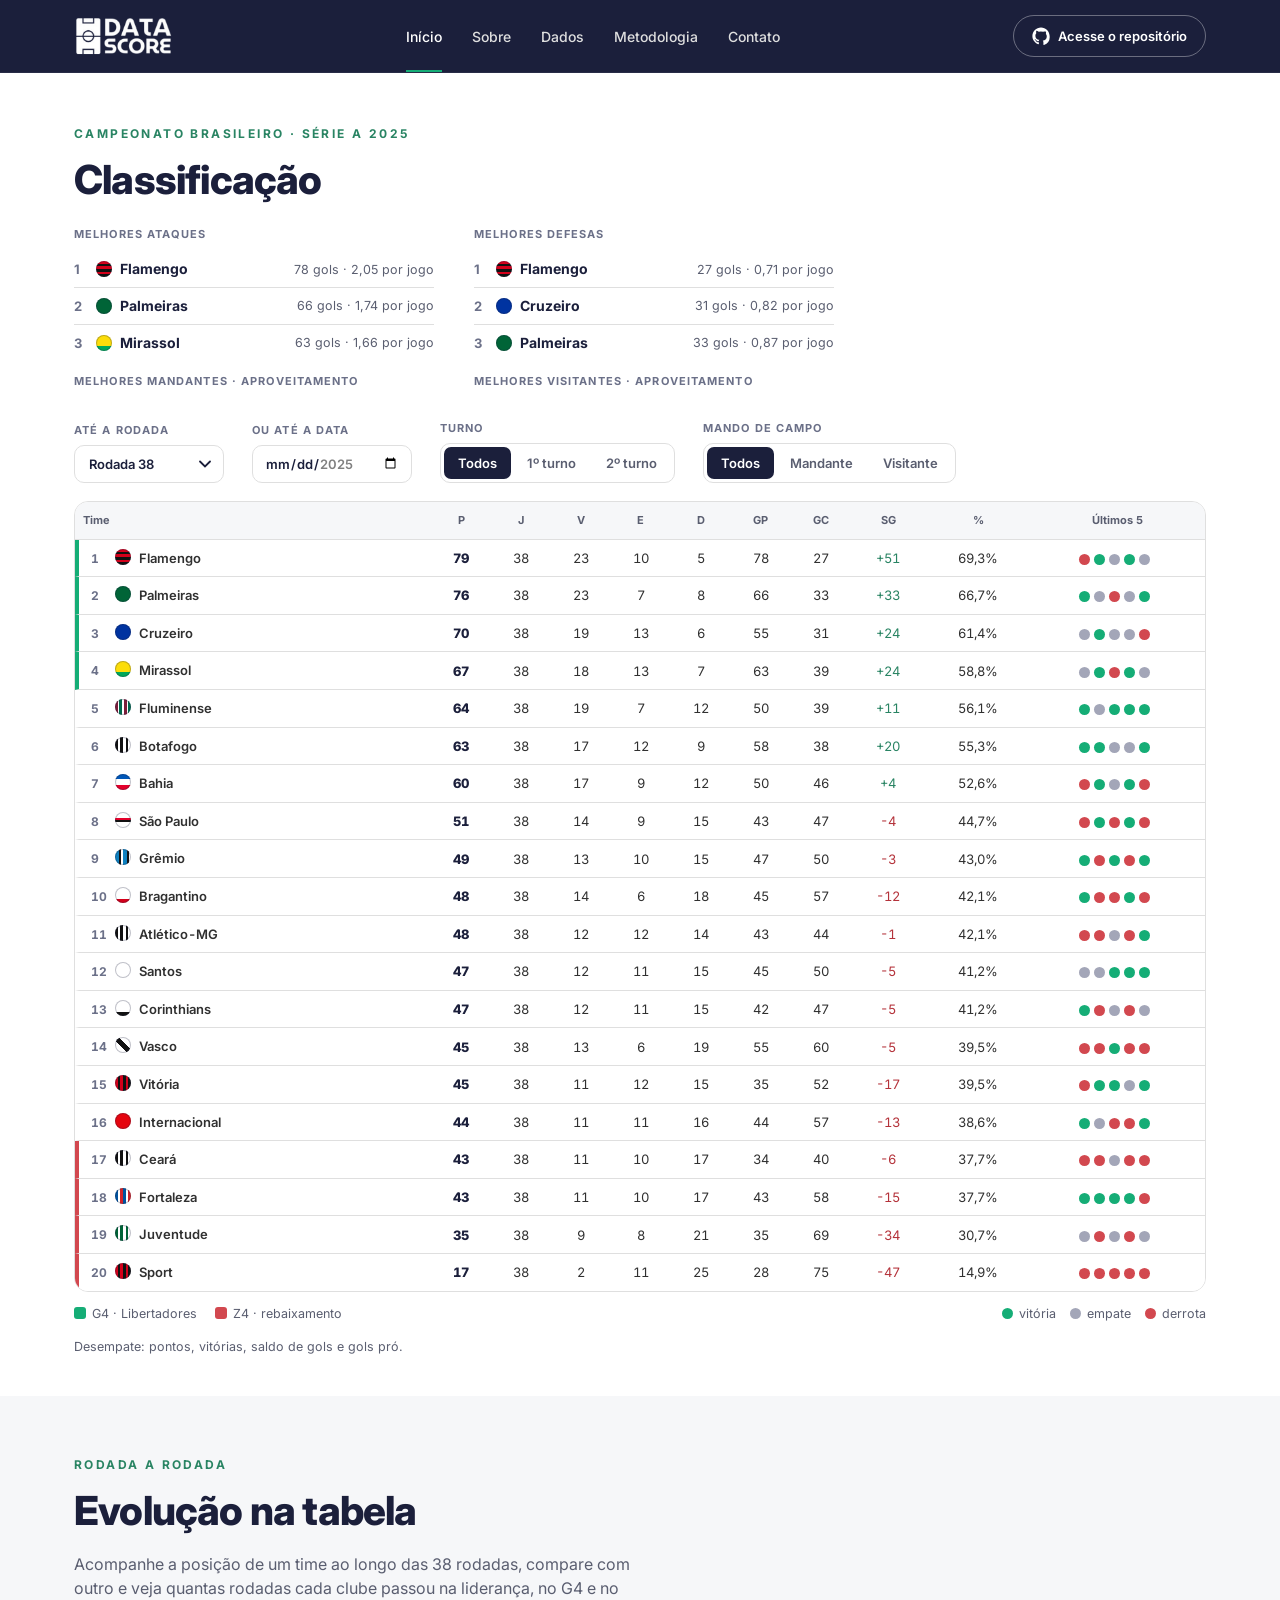
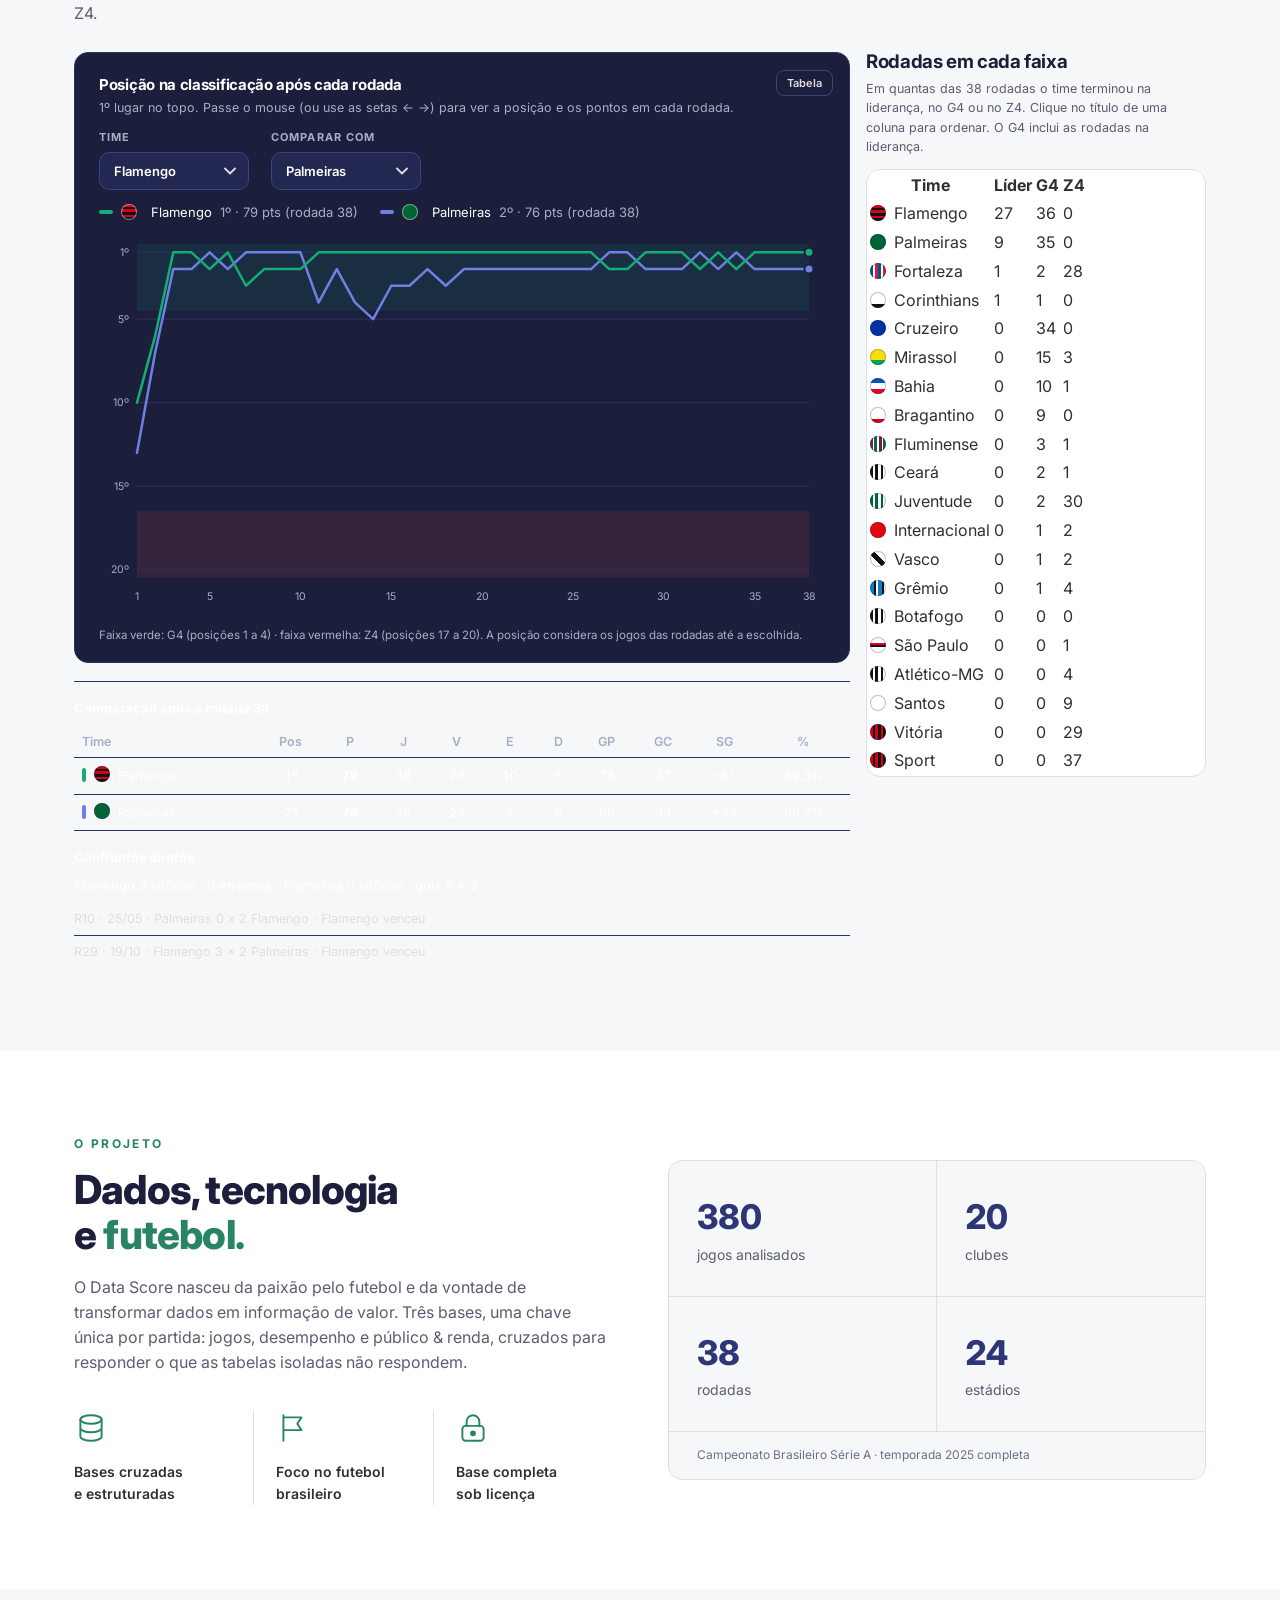
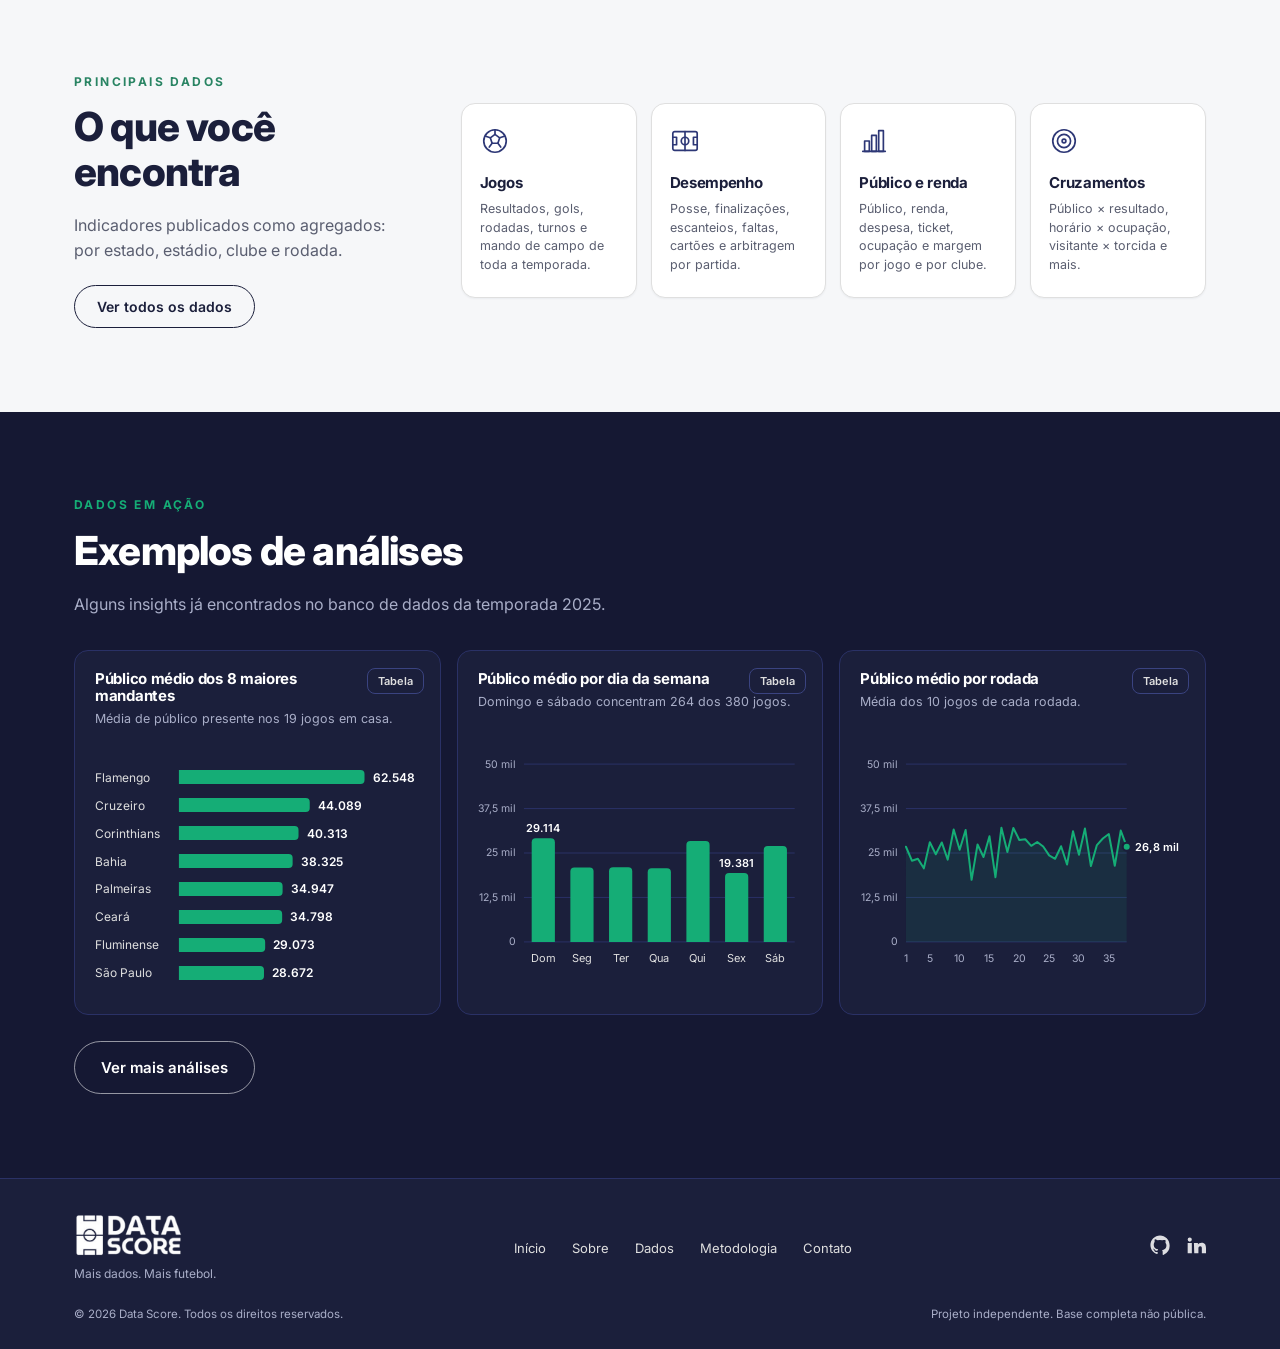
==== index.html @ dfaa5217 "Add files via upload" ====
<!doctype html><html lang="pt-BR"><head><meta charset="utf-8"><meta name="viewport" content="width=device-width,initial-scale=1"><title>Data Score — Dados que revelam o jogo</title><meta name="description" content="Inteligência de dados do futebol brasileiro: resultados, desempenho, público e renda cruzados numa só base."><meta name="theme-color" content="#1B1F3B"><meta property="og:title" content="Data Score — Dados que revelam o jogo"><meta property="og:description" content="Inteligência de dados do futebol brasileiro: resultados, desempenho, público e renda cruzados numa só base."><meta property="og:type" content="website"><link rel="icon" type="image/png" href="assets/favicon.png"><link rel="apple-touch-icon" href="assets/favicon.png"><link rel="preconnect" href="https://fonts.googleapis.com"><link rel="preconnect" href="https://fonts.gstatic.com" crossorigin><link href="https://fonts.googleapis.com/css2?family=Inter:wght@400;500;600;700;800&display=swap" rel="stylesheet"><link rel="stylesheet" href="assets/style.css"></head><body><header class="site-header"><div class="wrap"><a class="logo" href="index.html" aria-label="Data Score — início"><img src="assets/logo.png" width="100" height="40" alt="Data Score"></a><nav class="nav" aria-label="Principal"><a href="index.html" class="on" aria-current="page">Início</a><a href="sobre.html">Sobre</a><a href="dados.html">Dados</a><a href="metodologia.html">Metodologia</a><a href="contato.html">Contato</a></nav><a class="btn-repo" href="https://github.com/jvictorarj/datascore" target="_blank" rel="noopener"><svg viewBox="0 0 24 24" fill="currentColor" aria-hidden="true"><path d="M12 .5C5.7.5.5 5.7.5 12c0 5.1 3.3 9.4 7.9 10.9.6.1.8-.3.8-.6v-2c-3.2.7-3.9-1.5-3.9-1.5-.5-1.3-1.3-1.7-1.3-1.7-1-.7.1-.7.1-.7 1.1.1 1.7 1.2 1.7 1.2 1 1.8 2.7 1.3 3.3 1 .1-.7.4-1.3.7-1.6-2.6-.3-5.3-1.3-5.3-5.7 0-1.3.5-2.3 1.200-3.100-.1-.3-.5-1.500.1-3.100 0 0 1-.3 3.200 1.200a11 11 0 0 1 5.800 0C17.400 5.800 18.400 6.100 18.400 6.100c.6 1.600.2 2.800.1 3.100.8.8 1.200 1.800 1.200 3.100 0 4.400-2.700 5.400-5.300 5.700.4.4.8 1.100.8 2.200v3.200c0 .3.2.7.8.6A11.500 11.500 0 0 0 23.500 12C23.500 5.700 18.300.5 12 .5z"/></svg><span>Acesse o repositório</span></a><button class="burger" type="button" aria-label="Abrir menu" aria-expanded="false">☰</button></div></header><main>

<section class="sec" id="classificacao" style="padding:52px 0 40px"><div class="wrap">
<div class="kicker">Campeonato Brasileiro · Série A 2025</div>
<h2>Classificação</h2>
<div class="top3" aria-live="polite">
<div><div class="flabel">Melhores ataques</div><ol id="st-atk"></ol></div>
<div><div class="flabel">Melhores defesas</div><ol id="st-def"></ol></div>
<div><div class="flabel">Melhores mandantes · aproveitamento</div><ol id="st-home" class="two"></ol></div>
<div><div class="flabel">Melhores visitantes · aproveitamento</div><ol id="st-away" class="two"></ol></div></div>
<div class="filters">
<div class="fgroup"><label class="flabel" for="st-rod">Até a rodada</label><select class="sel" id="st-rod"></select></div>
<div class="fgroup"><label class="flabel" for="st-date">Ou até a data</label><div class="datebox"><input class="sel" type="date" id="st-date"><button type="button" class="lnk" id="st-date-x" hidden>Limpar</button></div></div>
<div class="fgroup"><span class="flabel" id="fl-turno">Turno</span><div class="seg" role="group" aria-labelledby="fl-turno" data-seg="turno"><button type="button" class="on" data-v="todos">Todos</button><button type="button" data-v="1">1º turno</button><button type="button" data-v="2">2º turno</button></div></div>
<div class="fgroup"><span class="flabel" id="fl-mando">Mando de campo</span><div class="seg" role="group" aria-labelledby="fl-mando" data-seg="mando"><button type="button" class="on" data-v="todos">Todos</button><button type="button" data-v="casa">Mandante</button><button type="button" data-v="fora">Visitante</button></div></div>
</div>
<div class="tbl-box"><div class="tbl-scroll"><table class="st" id="st-table"><caption class="sr">Classificação do Campeonato Brasileiro Série A 2025</caption><thead><tr><th scope="col">Time</th><th scope="col" title="Pontos">P</th><th scope="col" title="Jogos">J</th><th scope="col" title="Vitórias">V</th><th scope="col" title="Empates">E</th><th scope="col" title="Derrotas">D</th><th scope="col" title="Gols pró">GP</th><th scope="col" title="Gols contra">GC</th><th scope="col" title="Saldo de gols">SG</th><th scope="col" title="Aproveitamento">%</th><th scope="col" title="Últimos 5 jogos, do mais antigo ao mais recente">Últimos 5</th></tr></thead><tbody></tbody></table></div></div>
<div class="zleg" id="st-zleg"><span><i style="background:var(--green)"></i>G4 · Libertadores</span><span><i style="background:#D2484F"></i>Z4 · rebaixamento</span><span class="fleg"><b class="fd w"></b>vitória<b class="fd e"></b>empate<b class="fd l"></b>derrota</span></div>
<p class="note">Desempate: pontos, vitórias, saldo de gols e gols pró.</p>
</div></section>

<section class="sec alt" id="evolucao" style="padding-top:60px"><div class="wrap">
<div class="kicker">Rodada a rodada</div>
<h2>Evolução na tabela</h2>
<p class="sub">Acompanhe a posição de um time ao longo das 38 rodadas, compare com outro e veja quantas rodadas cada clube passou na liderança, no G4 e no Z4.</p>
<div class="evo-grid" style="margin-top:26px">
<div class="evo-main"><div class="ccard wide" id="evo"><div class="tools"><button type="button" data-toggle>Tabela</button></div>
<h3>Posição na classificação após cada rodada</h3><p class="cs" style="min-height:0;margin-bottom:12px">1º lugar no topo. Passe o mouse (ou use as setas ← →) para ver a posição e os pontos em cada rodada.</p>
<div class="evo-ctl"><label for="evo-a">Time<select class="sel dk" id="evo-a"></select></label><label for="evo-b">Comparar com<select class="sel dk" id="evo-b"></select></label></div>
<div class="legend" id="evo-leg" aria-live="polite"></div>
<div class="plot"></div><div class="tbl-wrap" hidden></div>
<p class="cf">Faixa verde: G4 (posições 1 a 4) · faixa vermelha: Z4 (posições 17 a 20). A posição considera os jogos das rodadas até a escolhida.</p></div>
<div class="cmp" id="evo-cmp" hidden></div></div>
<div class="side" id="faixas"><h3 class="bt">Rodadas em cada faixa</h3><p class="note" style="margin:6px 0 12px">Em quantas das 38 rodadas o time terminou na liderança, no G4 ou no Z4. Clique no título de uma coluna para ordenar. O G4 inclui as rodadas na liderança.</p>
<div class="tbl-box"><div class="tbl-scroll"><table class="lt"><thead><tr><th>Time</th><th title="Rodadas na liderança (1º lugar)">Líder</th><th title="Rodadas no G4 (1º ao 4º)">G4</th><th title="Rodadas no Z4 (17º ao 20º)">Z4</th></tr></thead><tbody></tbody></table></div></div></div>
</div></div></section>

<section class="sec"><div class="wrap split"><div>
<div class="kicker">O projeto</div>
<h2>Dados, tecnologia<br>e <em>futebol.</em></h2>
<p class="sub">O Data Score nasceu da paixão pelo futebol e da vontade de transformar dados em informação de valor. Três bases, uma chave única por partida: jogos, desempenho e público &amp; renda, cruzados para responder o que as tabelas isoladas não respondem.</p>
<div class="feats">
<div><svg viewBox="0 0 32 32" fill="none" stroke="currentColor" stroke-width="1.8" stroke-linecap="round" stroke-linejoin="round" aria-hidden="true"><ellipse cx="16" cy="8" rx="10" ry="4"/><path d="M6 8v8c0 2.200 4.500 4 10 4s10-1.800 10-4V8M6 16v8c0 2.200 4.500 4 10 4s10-1.800 10-4v-8"/></svg><b>Bases cruzadas<br>e estruturadas</b></div>
<div><svg viewBox="0 0 32 32" fill="none" stroke="currentColor" stroke-width="1.8" stroke-linecap="round" stroke-linejoin="round" aria-hidden="true"><path d="M7 28V4M7 6h17l-4 6 4 6H7"/></svg><b>Foco no futebol<br>brasileiro</b></div>
<div><svg viewBox="0 0 32 32" fill="none" stroke="currentColor" stroke-width="1.8" stroke-linecap="round" stroke-linejoin="round" aria-hidden="true"><rect x="6" y="14" width="20" height="14" rx="3"/><path d="M10 14v-4a6 6 0 0 1 12 0v4"/><circle cx="16" cy="21" r="1.800" fill="currentColor"/></svg><b>Base completa<br>sob licença</b></div></div></div>
<div class="stats">
<div class="stat"><div class="n" data-kpi="jogos">380</div><div class="l">jogos analisados</div></div>
<div class="stat"><div class="n" data-kpi="clubes">20</div><div class="l">clubes</div></div>
<div class="stat"><div class="n" data-kpi="rodadas">38</div><div class="l">rodadas</div></div>
<div class="stat"><div class="n" data-kpi="estadios">24</div><div class="l">estádios</div></div>
<div class="stats-note">Campeonato Brasileiro Série A · temporada 2025 completa</div></div></div></section>

<section class="sec alt"><div class="wrap find"><div>
<div class="kicker">Principais dados</div><h2>O que você encontra</h2>
<p class="sub">Indicadores publicados como agregados: por estado, estádio, clube e rodada.</p>
<p style="margin-top:22px"><a class="btn btn-outline" href="dados.html">Ver todos os dados</a></p></div>
<div class="cards4">
<div class="mini"><svg viewBox="0 0 32 32" fill="none" stroke="currentColor" stroke-width="1.8" stroke-linecap="round" stroke-linejoin="round" aria-hidden="true"><circle cx="16" cy="16" r="12"/><path d="M16 9l5 3.600-1.900 5.800h-6.200L11 12.600z"/><path d="M16 9V4M21 12.600l5-1.600M19.100 18.400l3 4.100M12.900 18.400l-3 4.100M11 12.600L6 11"/></svg><h3>Jogos</h3><p>Resultados, gols, rodadas, turnos e mando de campo de toda a temporada.</p></div>
<div class="mini"><svg viewBox="0 0 32 32" fill="none" stroke="currentColor" stroke-width="1.8" stroke-linecap="round" stroke-linejoin="round" aria-hidden="true"><rect x="3" y="6" width="26" height="20" rx="2"/><path d="M16 6v20"/><circle cx="16" cy="16" r="4"/><path d="M3 12h4v8H3M29 12h-4v8h4"/></svg><h3>Desempenho</h3><p>Posse, finalizações, escanteios, faltas, cartões e arbitragem por partida.</p></div>
<div class="mini"><svg viewBox="0 0 32 32" fill="none" stroke="currentColor" stroke-width="1.8" stroke-linecap="round" stroke-linejoin="round" aria-hidden="true"><path d="M4 27h24"/><rect x="6" y="16" width="5" height="11"/><rect x="13.500" y="10" width="5" height="17"/><rect x="21" y="5" width="5" height="22"/></svg><h3>Público e renda</h3><p>Público, renda, despesa, ticket, ocupação e margem por jogo e por clube.</p></div>
<div class="mini"><svg viewBox="0 0 32 32" fill="none" stroke="currentColor" stroke-width="1.8" stroke-linecap="round" stroke-linejoin="round" aria-hidden="true"><circle cx="16" cy="16" r="12"/><circle cx="16" cy="16" r="7"/><circle cx="16" cy="16" r="2"/></svg><h3>Cruzamentos</h3><p>Público × resultado, horário × ocupação, visitante × torcida e mais.</p></div>
</div></div></section>

<section class="sec dark"><div class="wrap">
<div class="kicker">Dados em ação</div><h2 style="color:#fff">Exemplos de análises</h2>
<p class="sub">Alguns insights já encontrados no banco de dados da temporada 2025.</p>
<div class="chart-grid">
<div class="ccard" data-chart="publico-clube" data-top="8"><div class="tools"><button type="button" data-toggle>Tabela</button></div><h3>Público médio dos 8 maiores mandantes</h3><p class="cs">Média de público presente nos 19 jogos em casa.</p><div class="plot"></div><div class="tbl-wrap" hidden></div></div>
<div class="ccard" data-chart="dia"><div class="tools"><button type="button" data-toggle>Tabela</button></div><h3>Público médio por dia da semana</h3><p class="cs">Domingo e sábado concentram 264 dos 380 jogos.</p><div class="plot"></div><div class="tbl-wrap" hidden></div></div>
<div class="ccard" data-chart="rodada"><div class="tools"><button type="button" data-toggle>Tabela</button></div><h3>Público médio por rodada</h3><p class="cs">Média dos 10 jogos de cada rodada.</p><div class="plot"></div><div class="tbl-wrap" hidden></div></div>
</div><p style="margin-top:26px"><a class="btn btn-ghost" href="dados.html">Ver mais análises</a></p></div></section>
</main><footer class="site-footer"><div class="wrap"><div class="foot-top"><div><a class="logo" href="index.html" aria-label="Data Score — início"><img src="assets/logo.png" width="100" height="40" alt="Data Score"></a><div class="tag">Mais dados. Mais futebol.</div></div><nav class="foot-nav" aria-label="Rodapé"><a href="index.html">Início</a><a href="sobre.html">Sobre</a><a href="dados.html">Dados</a><a href="metodologia.html">Metodologia</a><a href="contato.html">Contato</a></nav><div class="foot-soc"><a href="https://github.com/jvictorarj/datascore" target="_blank" rel="noopener" aria-label="GitHub"><svg viewBox="0 0 24 24" fill="currentColor" aria-hidden="true"><path d="M12 .5C5.7.5.5 5.7.5 12c0 5.1 3.3 9.4 7.9 10.9.6.1.8-.3.8-.6v-2c-3.2.7-3.9-1.5-3.9-1.5-.5-1.3-1.3-1.7-1.3-1.7-1-.7.1-.7.1-.7 1.1.1 1.7 1.2 1.7 1.2 1 1.8 2.7 1.3 3.3 1 .1-.7.4-1.3.7-1.6-2.6-.3-5.3-1.3-5.3-5.7 0-1.3.5-2.3 1.200-3.100-.1-.3-.5-1.500.1-3.100 0 0 1-.3 3.200 1.200a11 11 0 0 1 5.800 0C17.400 5.800 18.400 6.100 18.400 6.100c.6 1.600.2 2.800.1 3.100.8.8 1.200 1.800 1.200 3.100 0 4.400-2.700 5.400-5.300 5.700.4.4.8 1.100.8 2.200v3.200c0 .3.2.7.8.6A11.500 11.500 0 0 0 23.500 12C23.500 5.700 18.300.5 12 .5z"/></svg></a><a href="https://www.linkedin.com/in/jvictorarj" target="_blank" rel="noopener" aria-label="LinkedIn"><svg viewBox="0 0 24 24" fill="currentColor" aria-hidden="true"><path d="M4.500 3A2.500 2.500 0 1 0 4.500 8 2.500 2.500 0 0 0 4.500 3zM2 9.500h5V22H2zM9.500 9.500h4.800v1.800h.1c.7-1.200 2.300-2.100 4.200-2.100 4.500 0 5.400 2.900 5.400 6.700V22h-5v-5.500c0-1.400 0-3.100-1.900-3.100s-2.200 1.500-2.200 3V22h-5z"/></svg></a></div></div><div class="foot-bot"><span>© 2026 Data Score. Todos os direitos reservados.</span><span>Projeto independente. Base completa não pública.</span></div></div></footer><script src="assets/data.js"></script><script src="assets/app.js"></script></body></html>
---- assets/style.css ----
/* Data Score — paleta da marca */
:root{
  --green:#15AD76;      /* verde principal */
  --green-2:#298463;    /* verde escuro (logo) */
  --green-ink:#298463;  /* verde legível sobre fundo claro */
  --blue:#2D3776;       /* azul da marca */
  --blue-hi:#6F7FE6;    /* azul claro p/ gráficos sobre fundo escuro */
  --off:#F6F7F9;        /* fundos, seções */
  --gray:#A9AEC8;       /* texto secundário sobre fundo escuro */
  --gray-ink:#6B7088;   /* texto secundário sobre fundo claro */
  --ink:#1B1F3B;        /* header, rodapé */
  --ink-2:#151833;
  --card-dark:#1B1F3B;
  --line:#DFDFDF;
  --line-dark:#2A3166;
  --text:#303030;
  --text-2:#5A5E70;
  --mark-green:#15AD76; /* marcas de gráfico (validado sobre --card-dark) */
  --mark-blue:#6F7FE6;
  --radius:14px;
  --max:1180px;
}
*{box-sizing:border-box}
html{scroll-behavior:smooth}
body{margin:0;font-family:'Inter',system-ui,-apple-system,Segoe UI,Roboto,sans-serif;color:var(--text);background:#fff;line-height:1.55;-webkit-font-smoothing:antialiased}
a{color:inherit;text-decoration:none}
img,svg{max-width:100%}
.wrap{max-width:var(--max);margin:0 auto;padding:0 24px}
h1,h2,h3{line-height:1.12;letter-spacing:-.02em;margin:0;color:var(--ink)}
.hero h1,.hero h2,.dark h1,.dark h2,.dark h3,.page-head.dark h1,.ccard h3,.site-footer h3{color:#fff}
p{margin:0}

/* ---------- Header ---------- */
.site-header{background:var(--ink);color:#fff;position:sticky;top:0;z-index:30;border-bottom:1px solid rgba(255,255,255,.06)}
.site-header .wrap{display:flex;align-items:center;justify-content:space-between;height:72px;gap:24px}
.logo{display:flex;align-items:center}
.logo img{height:40px;width:auto;display:block}
.nav{display:flex;gap:30px;font-size:14px;font-weight:500}
.nav a{color:#DFDFDF;padding:26px 0 22px;border-bottom:2px solid transparent;transition:color .15s}
.nav a:hover{color:#fff}
.nav a.on{color:#fff;border-bottom-color:var(--green)}
.btn-repo{display:inline-flex;align-items:center;gap:8px;border:1px solid rgba(255,255,255,.35);border-radius:999px;padding:10px 18px;font-size:13px;font-weight:600;color:#fff;transition:background .15s}
.btn-repo:hover{background:rgba(255,255,255,.08)}
.btn-repo svg{width:18px;height:18px}
.burger{display:none;background:none;border:1px solid rgba(255,255,255,.3);border-radius:10px;color:#fff;width:42px;height:42px;font-size:20px;cursor:pointer}

/* ---------- Buttons ---------- */
.btn{display:inline-flex;align-items:center;gap:10px;padding:14px 26px;border-radius:999px;font-weight:600;font-size:15px;border:1px solid transparent;cursor:pointer;transition:transform .15s,background .15s}
.btn:hover{transform:translateY(-1px)}
.btn-primary{background:var(--green);color:var(--ink)}
.btn-primary:hover{background:#1FC389}
.btn-ghost{border-color:rgba(255,255,255,.55);color:#fff}
.btn-ghost:hover{background:rgba(255,255,255,.08)}
.btn-outline{border-color:var(--ink);color:var(--ink);padding:10px 22px;font-size:14px}
.btn-outline:hover{background:var(--ink);color:#fff}

/* ---------- Hero ---------- */
.hero{background:radial-gradient(1200px 500px at 85% 40%,rgba(21,173,118,.18),transparent 60%),linear-gradient(180deg,#151833,#1B1F3B);color:#fff;overflow:hidden}
.hero .wrap{display:grid;grid-template-columns:1.05fr 1fr;gap:32px;align-items:center;min-height:440px;padding-top:40px;padding-bottom:40px}
.eyebrow{font-size:12px;font-weight:700;letter-spacing:.22em;text-transform:uppercase;color:var(--green);margin-bottom:22px}
.hero h1{font-size:clamp(40px,6vw,68px);font-weight:800;margin-bottom:24px}
.hero h1 em{font-style:normal;color:var(--green)}
.hero p.lead{color:#DFDFDF;font-size:17px;max-width:520px;margin-bottom:30px}
.hero .cta{display:flex;gap:14px;flex-wrap:wrap}
.hero-art{position:relative}
.hero-art svg{width:100%;height:auto;display:block}
.hero-badge{position:absolute;top:8%;right:6%;border:1px solid rgba(21,173,118,.7);border-radius:10px;padding:12px 16px;background:rgba(27,31,59,.75);backdrop-filter:blur(6px);font-size:11px;font-weight:700;letter-spacing:.12em;line-height:1.5}
.hero-badge span{color:var(--green);display:block;font-weight:600}

/* ---------- Seções ---------- */
.sec{padding:84px 0}
.sec.alt{background:var(--off)}
.sec.dark{background:var(--ink-2);color:#fff}
.kicker{font-size:12px;font-weight:700;letter-spacing:.2em;text-transform:uppercase;color:var(--green-ink);margin-bottom:14px}
.dark .kicker{color:var(--green)}
.sec h2{font-size:clamp(28px,3.6vw,40px);font-weight:800;margin-bottom:18px}
.sec h2 em{font-style:normal;color:var(--green-ink)}
.sec p.sub{color:var(--text-2);max-width:560px}
.dark p.sub{color:var(--gray)}
.split{display:grid;grid-template-columns:1fr 1fr;gap:56px;align-items:center}
.feats{display:grid;grid-template-columns:repeat(3,1fr);gap:0;margin-top:36px}
.feats>div{padding:0 22px;border-left:1px solid var(--line)}
.feats>div:first-child{padding-left:0;border-left:0}
.feats svg{width:34px;height:34px;color:var(--green-ink);margin-bottom:10px}
.feats b{display:block;font-size:14px;font-weight:600}
.stats{display:grid;grid-template-columns:1fr 1fr;border:1px solid var(--line);border-radius:var(--radius);background:var(--off)}
.stat{padding:30px 28px}
.stat:nth-child(odd){border-right:1px solid var(--line)}
.stat:nth-child(-n+2){border-bottom:1px solid var(--line)}
.stat .n{font-size:34px;font-weight:800;color:var(--blue);letter-spacing:-.02em;font-variant-numeric:tabular-nums}
.stat .l{color:var(--text-2);font-size:14px}
.stats-note{grid-column:1/-1;border-top:1px solid var(--line);padding:14px 28px;font-size:12px;color:var(--gray-ink)}

/* cards "o que você encontra" */
.find{display:grid;grid-template-columns:1fr 2.2fr;gap:48px;align-items:center}
.cards4{display:grid;grid-template-columns:repeat(4,1fr);gap:14px}
.mini{background:#fff;border:1px solid var(--line);border-radius:var(--radius);padding:22px 18px;box-shadow:0 1px 2px rgba(27,31,59,.05)}
.mini svg{width:30px;height:30px;color:var(--blue);margin-bottom:12px}
.mini h3{font-size:15px;font-weight:700;margin-bottom:8px}
.mini p{font-size:12.5px;color:var(--text-2);line-height:1.5}

/* ---------- Charts (superfície escura) ---------- */
.chart-grid{display:grid;grid-template-columns:repeat(3,1fr);gap:16px;margin-top:34px}
.chart-grid.two{grid-template-columns:repeat(2,1fr)}
.ccard{background:var(--card-dark);border:1px solid var(--line-dark);border-radius:var(--radius);padding:20px 20px 16px;color:#fff;position:relative;min-width:0}
.ccard h3{font-size:15px;font-weight:700;margin-bottom:4px;padding-right:84px}
.ccard .cs{font-size:12.5px;color:var(--gray);margin-bottom:14px;min-height:36px}
.ccard .cf{font-size:11.5px;color:var(--gray);margin-top:10px;line-height:1.45}
.ccard .tools{position:absolute;top:16px;right:16px}
.ccard .tools button{background:transparent;border:1px solid #3A4380;color:#DFDFDF;border-radius:8px;font:600 11px 'Inter',sans-serif;padding:5px 10px;cursor:pointer}
.ccard .tools button:hover{border-color:#8B96E0;color:#fff}
.ccard svg text{font-family:'Inter',sans-serif}
.ccard table{width:100%;border-collapse:collapse;font-size:12px;color:#DFDFDF}
.ccard th,.ccard td{padding:6px 8px;border-bottom:1px solid var(--line-dark);text-align:right}
.ccard th:first-child,.ccard td:first-child{text-align:left}
.ccard th{color:var(--gray);font-weight:600}
.ccard .tbl-wrap{max-height:330px;overflow:auto}
.tip{position:fixed;pointer-events:none;z-index:60;background:#101328;border:1px solid #3A4380;border-radius:10px;padding:9px 12px;font-size:12px;color:#DFDFDF;box-shadow:0 8px 24px rgba(0,0,0,.35);opacity:0;transition:opacity .08s;max-width:240px}
.tip.on{opacity:1}
.tip .tv{font-size:15px;font-weight:700;color:#fff;font-variant-numeric:tabular-nums}
.tip .tl{color:#DFDFDF}
.tip .ts{color:var(--gray);font-size:11px;margin-top:2px}
.bar-hit:focus{outline:none}
.bar-hit:focus-visible+rect,.bar-hit:focus-visible{stroke:#fff;stroke-width:1.5px}

/* ---------- Páginas internas ---------- */
.page-head{padding:54px 0 44px}
.page-head.green{background:#E6F4EE}
.page-head.dark{background:var(--ink);color:#fff}
.page-head h1{font-size:clamp(32px,4vw,44px);font-weight:800;margin-bottom:10px}
.page-head p{max-width:620px;color:var(--text-2);font-size:15px}
.page-head.dark p{color:#DFDFDF}
.tabs{display:flex;gap:6px;flex-wrap:wrap;margin:28px 0 8px}
.tab{border:0;background:transparent;font:600 13px 'Inter',sans-serif;color:var(--text-2);padding:9px 18px;border-radius:8px;cursor:pointer}
.tab:hover{background:rgba(27,31,59,.06)}
.tab.on{background:var(--green);color:var(--ink)}
.page-head.dark .tab{color:#DFDFDF}
.page-head.dark .tab.on{background:transparent;color:#fff;box-shadow:inset 0 -2px 0 var(--green);border-radius:0}

/* tabela de clubes */
.tbl-box{border:1px solid var(--line);border-radius:var(--radius);overflow:hidden;background:#fff}
.tbl-scroll{overflow:auto}
table.dt{width:100%;border-collapse:collapse;font-size:13.5px;min-width:760px}
table.dt th{background:var(--off);color:var(--text-2);font-weight:600;font-size:12px;text-align:right;padding:12px 14px;border-bottom:1px solid var(--line);white-space:nowrap;cursor:pointer;user-select:none}
table.dt th:first-child,table.dt td:first-child{text-align:left}
table.dt td{padding:11px 14px;border-bottom:1px solid var(--line);text-align:right;font-variant-numeric:tabular-nums}
table.dt tr:last-child td{border-bottom:0}
table.dt td:first-child{font-weight:600}
table.dt th.s::after{content:' ↓';color:var(--green-ink)}
table.dt th.s.asc::after{content:' ↑'}
table.dt td.neg{color:#B91C1C}
.pill{display:inline-block;font-size:11px;font-weight:700;background:#DDF2EA;color:var(--green-ink);padding:2px 8px;border-radius:999px}

.lic{display:flex;align-items:center;gap:20px;border:1px solid #BFE5D6;background:#EEF8F4;border-radius:var(--radius);padding:22px 26px;margin-top:28px}
.lic svg{width:40px;height:40px;color:var(--green-ink);flex:none}
.lic b{display:block;font-size:15px;margin-bottom:2px}
.lic span{font-size:13px;color:var(--text-2)}
.lic .btn{margin-left:auto;flex:none}
.note{font-size:12.5px;color:var(--text-2);margin-top:14px}

/* texto corrido */
.prose{max-width:760px}
.prose h2{font-size:24px;margin:38px 0 10px}
.prose p,.prose li{color:var(--text-2);font-size:15.5px}
.prose ul{padding-left:20px}
.prose code{background:var(--off);border:1px solid var(--line);border-radius:6px;padding:1px 6px;font-size:13px}
.trio{display:grid;grid-template-columns:repeat(3,1fr);gap:18px;margin-top:34px}
.trio .mini svg{color:var(--green-ink)}
.steps{display:grid;grid-template-columns:repeat(4,1fr);gap:14px;margin-top:26px}
.step{border:1px solid var(--line);border-radius:var(--radius);padding:20px;background:#fff}
.step i{display:inline-grid;place-items:center;width:28px;height:28px;border-radius:50%;background:var(--green);color:var(--ink);font-style:normal;font-weight:800;font-size:13px;margin-bottom:12px}
.step b{display:block;margin-bottom:6px}
.step p{font-size:13px;color:var(--text-2)}
.defs{width:100%;border-collapse:collapse;margin-top:14px;font-size:14px}
.defs td{padding:11px 14px;border-bottom:1px solid var(--line);vertical-align:top}
.defs td:first-child{font-weight:600;white-space:nowrap;width:190px}
.defs td:last-child{color:var(--text-2)}
.contact-cards{display:grid;grid-template-columns:repeat(2,1fr);gap:18px;margin-top:30px;max-width:820px}
.contact-cards a.mini{display:block;transition:border-color .15s,transform .15s}
.contact-cards a.mini:hover{border-color:var(--green);transform:translateY(-2px)}
.contact-cards .mini h3{font-size:17px}
.contact-cards .mini p{font-size:14px}

/* ---------- Footer ---------- */
.site-footer{background:var(--ink);color:#fff;padding:34px 0 26px;border-top:1px solid var(--line-dark)}
.site-footer .wrap{display:flex;flex-direction:column;gap:22px}
.foot-top{display:flex;align-items:center;justify-content:space-between;gap:24px;flex-wrap:wrap}
.foot-nav{display:flex;gap:26px;font-size:13px;color:#DFDFDF;flex-wrap:wrap}
.foot-nav a:hover{color:var(--green)}
.foot-soc{display:flex;gap:16px}
.foot-soc a{opacity:.85}.foot-soc a:hover{opacity:1;color:var(--green)}
.foot-soc svg{width:20px;height:20px}
.foot-bot{display:flex;justify-content:space-between;font-size:11.5px;color:var(--gray);flex-wrap:wrap;gap:8px}
.tag{font-size:12px;color:var(--gray);margin-top:8px}

/* ---------- Responsivo ---------- */
@media(max-width:980px){
  .hero .wrap,.split,.find{grid-template-columns:1fr}
  .hero .wrap{min-height:0}
  .cards4{grid-template-columns:repeat(2,1fr)}
  .chart-grid,.chart-grid.two{grid-template-columns:1fr}
  .steps{grid-template-columns:repeat(2,1fr)}
  .trio{grid-template-columns:1fr}
}
@media(max-width:860px){
  .burger{display:block}
  .nav{display:none;position:absolute;left:0;right:0;top:72px;background:var(--ink);flex-direction:column;gap:0;padding:8px 24px 16px;border-bottom:1px solid var(--line-dark)}
  .nav.open{display:flex}
  .nav a{padding:14px 0;border-bottom:1px solid var(--line-dark)}
  .nav a.on{border-bottom-color:var(--green)}
  .btn-repo span{display:none}
  .btn-repo{padding:10px}
}
@media(max-width:560px){
  .wrap{padding:0 18px}
  .sec{padding:60px 0}
  .feats{grid-template-columns:1fr;gap:18px}
  .feats>div{border-left:0;padding:0}
  .cards4,.contact-cards,.steps{grid-template-columns:1fr}
  .lic{flex-direction:column;align-items:flex-start}
  .lic .btn{margin-left:0}
  .stat .n{font-size:28px}
}
@media (prefers-reduced-motion:reduce){*{transition:none!important;scroll-behavior:auto!important}}
.steps.s3{grid-template-columns:repeat(3,1fr)}
.defs{display:block;overflow-x:auto}
@media(max-width:980px){.steps.s3{grid-template-columns:1fr}}
@media(max-width:560px){.defs td:first-child{white-space:normal;width:auto}.tabs{gap:2px}.tab{padding:8px 12px}}

/* =====================  v2: classificação, evolução, dados  ===================== */
.hero h1 em{color:var(--green)}
.logo img{max-width:100%}
.site-footer .logo img{height:44px}

/* controles */
.filters{display:flex;flex-wrap:wrap;gap:18px 28px;align-items:flex-end;margin:22px 0 18px}
.fgroup{display:flex;flex-direction:column;gap:6px}
.flabel{font-size:11px;font-weight:700;letter-spacing:.1em;text-transform:uppercase;color:var(--gray-ink)}
.seg{display:inline-flex;background:#fff;border:1px solid var(--line);border-radius:10px;padding:3px;gap:2px;flex-wrap:wrap}
.seg button{border:0;background:transparent;font:600 13px 'Inter',sans-serif;color:var(--text-2);padding:8px 14px;border-radius:7px;cursor:pointer;white-space:nowrap}
.seg button:hover{background:var(--off)}
.seg button.on{background:var(--ink);color:#fff}
.seg button:focus-visible,.sel:focus-visible,.tab:focus-visible,.dt th:focus-visible{outline:2px solid var(--green);outline-offset:2px}
.seg.dk{background:transparent;border-color:#3A4380}
.seg.dk button{color:var(--gray)}
.seg.dk button:hover{background:rgba(255,255,255,.06);color:#fff}
.seg.dk button.on{background:var(--green);color:var(--ink)}
.sel{appearance:none;-webkit-appearance:none;background:#fff url("data:image/svg+xml,%3Csvg xmlns='http://www.w3.org/2000/svg' width='12' height='8' viewBox='0 0 12 8'%3E%3Cpath d='M1 1.500l5 5 5-5' fill='none' stroke='%231B1F3B' stroke-width='1.800' stroke-linecap='round'/%3E%3C/svg%3E") no-repeat right 12px center;border:1px solid var(--line);border-radius:10px;font:600 13px 'Inter',sans-serif;color:var(--ink);padding:10px 34px 10px 14px;min-width:150px;cursor:pointer}
.sel.dk{background-color:#232852;border-color:#3A4380;color:#fff;background-image:url("data:image/svg+xml,%3Csvg xmlns='http://www.w3.org/2000/svg' width='12' height='8' viewBox='0 0 12 8'%3E%3Cpath d='M1 1.500l5 5 5-5' fill='none' stroke='%23DFDFDF' stroke-width='1.800' stroke-linecap='round'/%3E%3C/svg%3E")}

/* classificação */
.st-wrap{position:relative}
table.st{width:100%;border-collapse:separate;border-spacing:0;font-size:14px;min-width:680px;font-variant-numeric:tabular-nums}
table.st th{background:var(--off);color:var(--text-2);font-weight:700;font-size:12px;text-align:right;padding:12px 12px;border-bottom:1px solid var(--line);white-space:nowrap}
table.st td{padding:11px 12px;border-bottom:1px solid var(--line);text-align:right;background:#fff}
table.st tr:last-child td{border-bottom:0}
table.st th:first-child,table.st td:first-child{text-align:left;position:sticky;left:0;z-index:1}
table.st td:first-child{font-weight:600;min-width:200px;border-left:4px solid transparent}
table.st .pos{color:var(--gray-ink);font-weight:700;display:inline-block;min-width:30px}
table.st td.p{font-weight:800;color:var(--ink)}
table.st td.sgp{color:var(--green-2)}table.st td.sgn{color:#B4323A}
table.st tr.g4 td:first-child{border-left-color:var(--green)}
table.st tr.z4 td:first-child{border-left-color:#D2484F}
table.st tbody tr:hover td{background:#F6F7F9}
.zleg{display:flex;gap:18px;flex-wrap:wrap;font-size:12.5px;color:var(--text-2);margin-top:12px;align-items:center}
.zleg i{display:inline-block;width:12px;height:12px;border-radius:3px;margin-right:6px;vertical-align:-1px}

/* evolução */
.evo-ctl{display:flex;flex-wrap:wrap;gap:14px 22px;margin:4px 0 12px}
.evo-ctl label{display:flex;flex-direction:column;gap:6px;font-size:11px;font-weight:700;letter-spacing:.1em;text-transform:uppercase;color:var(--gray)}
.legend{display:flex;flex-wrap:wrap;gap:6px 22px;font-size:13px;color:#fff;margin-bottom:8px;min-height:20px}
.legend span{display:inline-flex;align-items:center;gap:8px}
.legend i{display:inline-block;width:14px;height:4px;border-radius:2px}
.legend em{font-style:normal;color:var(--gray)}
.ccard.wide{padding:24px 24px 18px}

/* dados: cabeçalho e grupos */
.page-head.dark{padding-bottom:0}
.gtabs{display:flex;gap:4px;flex-wrap:wrap;margin:26px 0 0;border-bottom:1px solid rgba(255,255,255,.14)}
.gtab{border:0;background:transparent;font:600 14px 'Inter',sans-serif;color:var(--gray);padding:14px 20px 13px;cursor:pointer;border-bottom:3px solid transparent;margin-bottom:-1px;display:inline-flex;gap:8px;align-items:center}
.gtab:hover{color:#fff}
.gtab.on{color:#fff;border-bottom-color:var(--green)}
.gtab small{font-size:10px;font-weight:700;letter-spacing:.06em;text-transform:uppercase;background:rgba(255,255,255,.1);color:var(--gray);padding:2px 7px;border-radius:999px}
.gtab:focus-visible{outline:2px solid var(--green);outline-offset:-2px}
.soon{border:1px dashed #B8BBCB;border-radius:var(--radius);padding:48px 28px;text-align:center;color:var(--text-2);background:var(--off)}
.soon b{display:block;font-size:18px;color:var(--ink);margin-bottom:6px}

/* painel de indicadores */
.kpis{display:grid;grid-template-columns:repeat(5,1fr);gap:14px;margin-top:0}
.kpi{background:#fff;border:1px solid var(--line);border-radius:var(--radius);padding:20px 20px 18px;box-shadow:0 1px 2px rgba(27,31,59,.05);position:relative;overflow:hidden}
.kpi::before{content:'';position:absolute;left:0;top:0;bottom:0;width:4px;background:var(--green)}
.kpi:nth-child(even)::before{background:var(--blue)}
.kpi .kl{font-size:11px;font-weight:800;letter-spacing:.1em;text-transform:uppercase;color:var(--text-2)}
.kpi .kv{font-size:30px;font-weight:800;color:var(--ink);letter-spacing:-.02em;margin:8px 0 4px;font-variant-numeric:tabular-nums;line-height:1.1;white-space:nowrap}
.kpi .kv small{font-size:15px;font-weight:700;margin-right:2px;color:var(--text-2)}
.kpi .ks{font-size:12px;color:var(--gray-ink);line-height:1.4}
.kpis-wrap{margin-top:-1px;padding-top:34px}

/* sub-abas */
.subtabs{margin:34px 0 20px;display:flex;flex-wrap:wrap;gap:14px;align-items:center;justify-content:space-between}
.subtabs h2{font-size:26px;margin:0}
.xp .ccard{padding:20px 22px 18px}
.xp .xhead{display:flex;flex-wrap:wrap;gap:14px;align-items:flex-start;justify-content:space-between;margin-bottom:10px}
.xp .xhead h3{font-size:16px;margin-bottom:4px}
.xp .cs{min-height:0;margin-bottom:0}
.xp .tbl-box{margin-top:18px}
table.dt th[data-num]{text-align:right}
table.dt td.hl{font-weight:800;color:var(--green-2)}
table.dt.tops td:nth-child(2){text-align:left;font-weight:600}
table.dt.tops th:nth-child(2),table.dt.tops th:nth-child(4),table.dt.tops td:nth-child(4){text-align:left}
table.dt.tops td:first-child,table.dt.tops th:first-child{text-align:center;width:44px;color:var(--gray-ink)}
.ctitle{font-size:13px;color:var(--gray-ink);margin:0 0 8px}

@media(max-width:1060px){.kpis{grid-template-columns:repeat(3,1fr)}}
@media(max-width:720px){.kpis{grid-template-columns:repeat(2,1fr)}.kpi .kv{font-size:24px}}
@media(max-width:560px){
  .kpis{grid-template-columns:1fr 1fr;gap:10px}.kpi{padding:16px 14px}.kpi .kv{font-size:21px}
  .seg button{padding:8px 11px}
  .gtab{padding:12px 12px 11px;font-size:13px}
  .filters{gap:14px 18px}.sel{min-width:130px}
  table.st td:first-child{min-width:150px}
  .logo img{height:32px}
}
.sr{position:absolute;width:1px;height:1px;overflow:hidden;clip:rect(0 0 0 0);white-space:nowrap}

/* v3: tabela mais compacta e centralizada, bolinhas de cor, cards de ataque/defesa */
table.st{font-size:13px;min-width:600px}
table.st th{font-size:11px;padding:10px 8px;text-align:center}
table.st td{padding:8px 8px;text-align:center}
table.st th:first-child,table.st td:first-child{text-align:left}
table.st td:first-child{min-width:190px;padding-left:12px}
table.st .pos{min-width:24px;font-size:12px}
.tdot{display:inline-block;width:14px;height:14px;border-radius:50%;box-shadow:inset 0 0 0 1px rgba(27,31,59,.28);vertical-align:-2px;margin-right:8px;flex:none}
.legend .tdot{box-shadow:inset 0 0 0 1px rgba(255,255,255,.45);margin-right:6px;vertical-align:-2px}
.kv .tdot{width:18px;height:18px;margin-right:8px;vertical-align:-1px}
.kpis.two{grid-template-columns:repeat(2,minmax(0,1fr));max-width:680px;margin:22px 0 0}
.kpis.two .kv{font-size:24px;white-space:normal}
@media(max-width:560px){.kpis.two{grid-template-columns:1fr}.kpis.two .kv{font-size:21px}table.st td:first-child{min-width:150px}}

/* v4: top 3, data, forma, evolução com painel lateral e comparação */
.tdot{width:16px;height:16px;background-clip:padding-box}
.top3{display:grid;grid-template-columns:repeat(2,minmax(0,1fr));gap:12px 40px;max-width:760px;margin:24px 0 4px}
.top3 ol{list-style:none;margin:8px 0 0;padding:0}
.top3 li{display:flex;align-items:center;gap:0;padding:7px 0;border-bottom:1px solid var(--line);font-size:14px}
.top3 li:last-child{border-bottom:0}
.top3 .rk{width:22px;font-weight:700;color:var(--gray-ink);font-size:13px;flex:none}
.top3 b{font-weight:700;color:var(--ink)}
.top3 .m{margin-left:auto;padding-left:12px;color:var(--text-2);font-size:12.5px;white-space:nowrap}
.datebox{display:flex;align-items:center;gap:10px}
.datebox input.sel{background-image:none;padding:9px 12px;min-width:160px;font-family:'Inter',sans-serif}
.lnk{background:none;border:0;color:var(--green-ink);font:600 13px 'Inter',sans-serif;cursor:pointer;text-decoration:underline;padding:4px}
.form{display:inline-flex;gap:4px;align-items:center;vertical-align:middle}
.fd{display:inline-block;width:11px;height:11px;border-radius:50%;background:#B8BBCB}
.fd.w{background:var(--green)}.fd.l{background:#D2484F}.fd.e{background:#A3A6B8}
.fd.n{background:transparent;box-shadow:inset 0 0 0 1.5px #DFDFDF}
.fleg{display:inline-flex;gap:6px;align-items:center;margin-left:auto}
.fleg .fd{margin-left:8px}
table.st td:last-child{padding-right:14px}
.evo-grid{display:grid;grid-template-columns:minmax(0,1fr) 340px;gap:16px;align-items:start}
.ccard.side{padding:20px 18px 16px}
.ccard.side h3{padding-right:0}
.ccard.side .tbl-wrap{max-height:none;overflow:visible}
.ccard.side table{font-size:12.5px}
.ccard.side th{cursor:pointer;user-select:none;text-align:center;white-space:nowrap}
.ccard.side td{text-align:center;padding:6px 6px;font-variant-numeric:tabular-nums}
.ccard.side th:first-child,.ccard.side td:first-child{text-align:left}
.ccard.side td:first-child{white-space:nowrap}
.ccard.side th.s::after{content:' ↓';color:var(--green)}.ccard.side th.s.asc::after{content:' ↑'}
.ccard.side td.hl{font-weight:800;color:#fff}.ccard.side td.zero{color:#6E7399}
.ccard.side tr.ma td:first-child{box-shadow:inset 3px 0 0 var(--mark-green)}
.ccard.side tr.mb td:first-child{box-shadow:inset 3px 0 0 var(--mark-blue)}
.ccard.side tr.ma td,.ccard.side tr.mb td{background:rgba(255,255,255,.04)}
.cmp{margin-top:18px;border-top:1px solid var(--line-dark);padding-top:16px}
.cmp h4{font-size:13px;font-weight:700;margin:0 0 8px;color:#fff}
.cmp h4:not(:first-child){margin-top:16px}
.cmp-scroll{overflow:auto}
table.cmpt{width:100%;border-collapse:collapse;font-size:12.5px;font-variant-numeric:tabular-nums;min-width:440px}
table.cmpt th{color:var(--gray);font-weight:600;text-align:center;padding:6px 8px;border-bottom:1px solid var(--line-dark)}
table.cmpt td{text-align:center;padding:8px;border-bottom:1px solid var(--line-dark);color:#fff}
table.cmpt th:first-child,table.cmpt td:first-child{text-align:left;white-space:nowrap}
table.cmpt td.p{font-weight:800}
.cmp .sw{display:inline-block;width:4px;height:14px;border-radius:2px;margin-right:8px;vertical-align:-2px}
.h2h-sum{font-size:13px;color:#fff;margin:0 0 8px}
.h2h{list-style:none;margin:0;padding:0;font-size:12.5px;color:#DFDFDF}
.h2h li{padding:6px 0;border-bottom:1px solid var(--line-dark)}
.h2h li:last-child{border-bottom:0}
@media(max-width:1020px){.evo-grid{grid-template-columns:1fr}}
@media(max-width:560px){.top3{grid-template-columns:1fr;gap:18px}.datebox input.sel{min-width:140px}.fleg{margin-left:0;width:100%}}
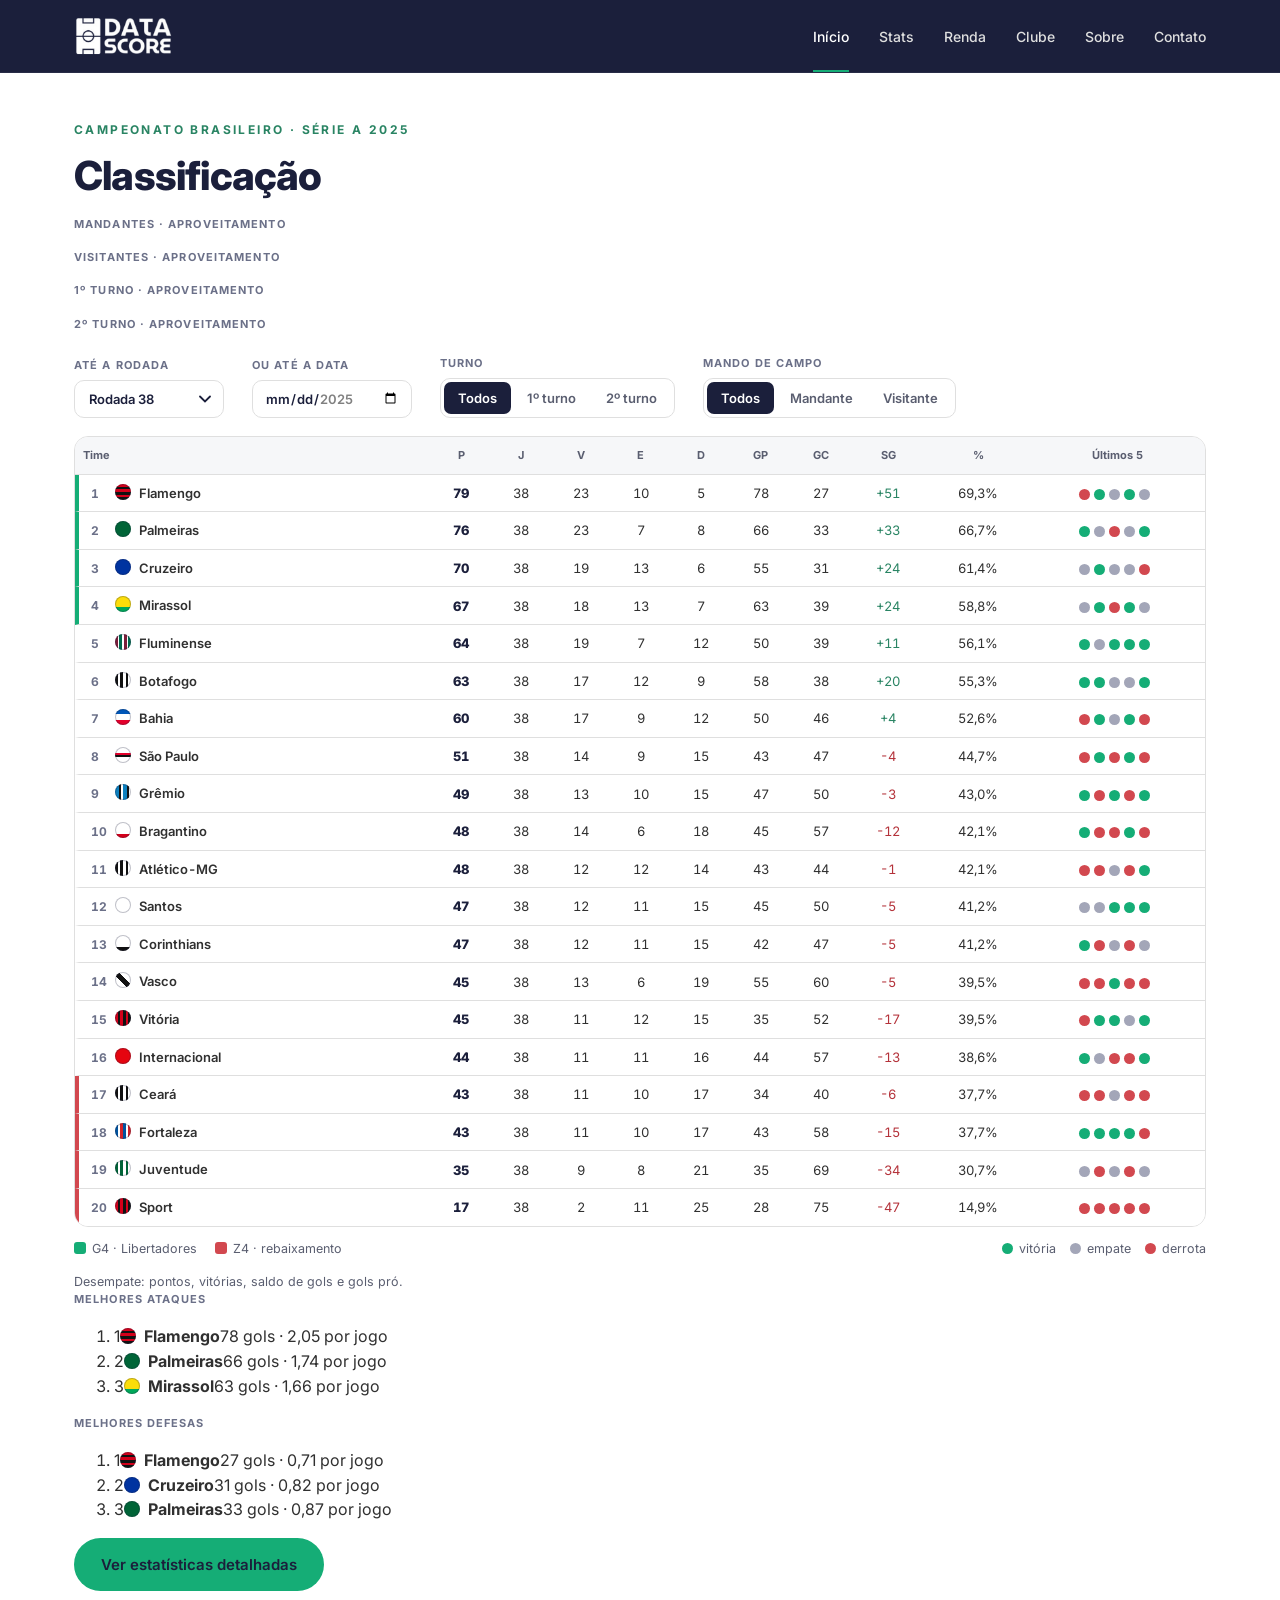
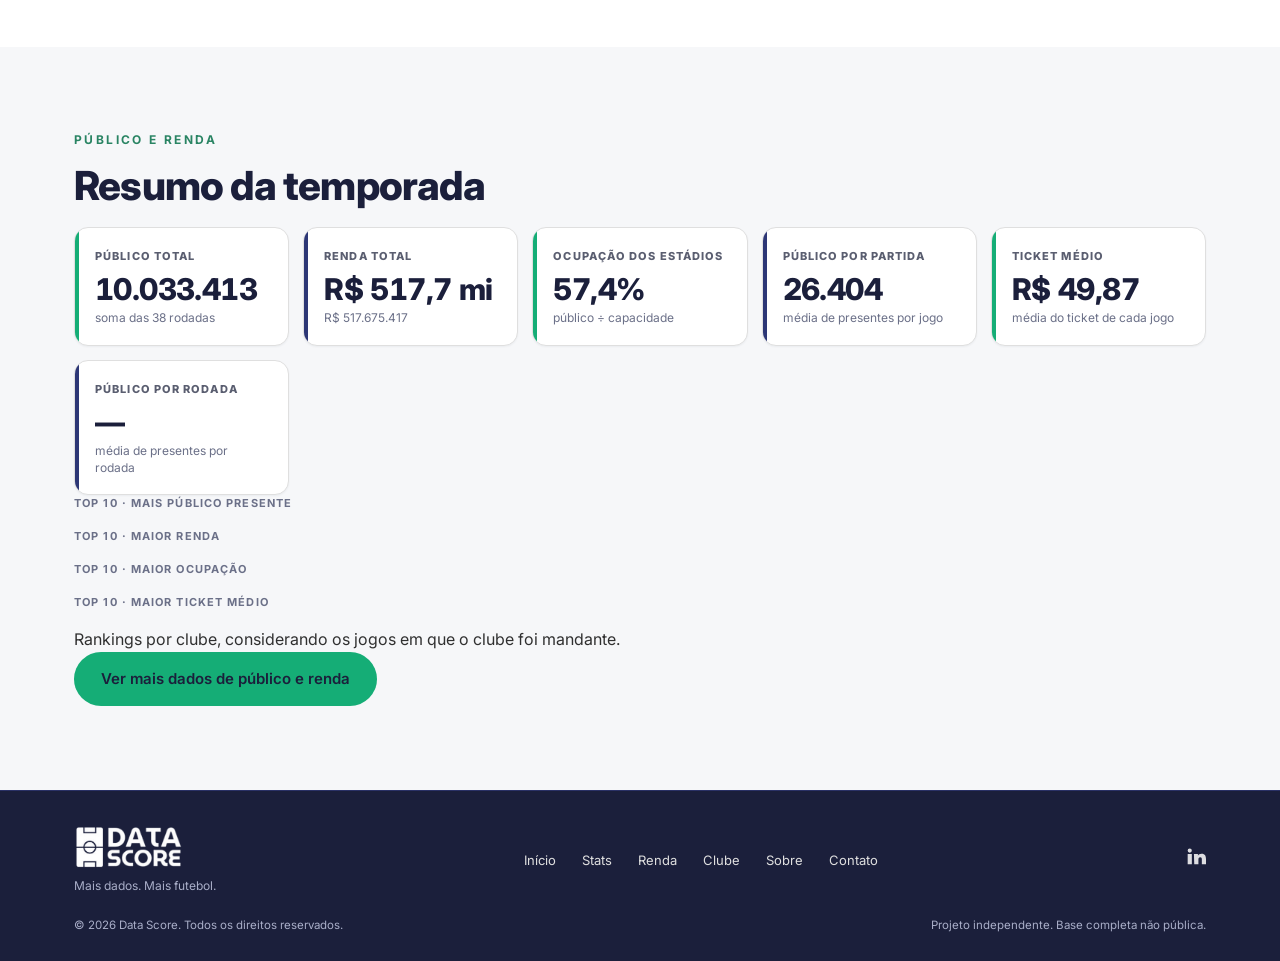
==== commit 51a84433: "Add files via upload" ====
--- a/index.html
+++ b/index.html
@@ -1,72 +1,32 @@
-<!doctype html><html lang="pt-BR"><head><meta charset="utf-8"><meta name="viewport" content="width=device-width,initial-scale=1"><title>Data Score — Dados que revelam o jogo</title><meta name="description" content="Inteligência de dados do futebol brasileiro: resultados, desempenho, público e renda cruzados numa só base."><meta name="theme-color" content="#1B1F3B"><meta property="og:title" content="Data Score — Dados que revelam o jogo"><meta property="og:description" content="Inteligência de dados do futebol brasileiro: resultados, desempenho, público e renda cruzados numa só base."><meta property="og:type" content="website"><link rel="icon" type="image/png" href="assets/favicon.png"><link rel="apple-touch-icon" href="assets/favicon.png"><link rel="preconnect" href="https://fonts.googleapis.com"><link rel="preconnect" href="https://fonts.gstatic.com" crossorigin><link href="https://fonts.googleapis.com/css2?family=Inter:wght@400;500;600;700;800&display=swap" rel="stylesheet"><link rel="stylesheet" href="assets/style.css"></head><body><header class="site-header"><div class="wrap"><a class="logo" href="index.html" aria-label="Data Score — início"><img src="assets/logo.png" width="100" height="40" alt="Data Score"></a><nav class="nav" aria-label="Principal"><a href="index.html" class="on" aria-current="page">Início</a><a href="sobre.html">Sobre</a><a href="dados.html">Dados</a><a href="metodologia.html">Metodologia</a><a href="contato.html">Contato</a></nav><a class="btn-repo" href="https://github.com/jvictorarj/datascore" target="_blank" rel="noopener"><svg viewBox="0 0 24 24" fill="currentColor" aria-hidden="true"><path d="M12 .5C5.7.5.5 5.7.5 12c0 5.1 3.3 9.4 7.9 10.9.6.1.8-.3.8-.6v-2c-3.2.7-3.9-1.5-3.9-1.5-.5-1.3-1.3-1.7-1.3-1.7-1-.7.1-.7.1-.7 1.1.1 1.7 1.2 1.7 1.2 1 1.8 2.7 1.3 3.3 1 .1-.7.4-1.3.7-1.6-2.6-.3-5.3-1.3-5.3-5.7 0-1.3.5-2.3 1.200-3.100-.1-.3-.5-1.500.1-3.100 0 0 1-.3 3.200 1.200a11 11 0 0 1 5.800 0C17.400 5.800 18.400 6.100 18.400 6.100c.6 1.600.2 2.800.1 3.100.8.8 1.200 1.800 1.200 3.100 0 4.400-2.700 5.400-5.300 5.700.4.4.8 1.100.8 2.200v3.200c0 .3.2.7.8.6A11.500 11.500 0 0 0 23.500 12C23.500 5.700 18.300.5 12 .5z"/></svg><span>Acesse o repositório</span></a><button class="burger" type="button" aria-label="Abrir menu" aria-expanded="false">☰</button></div></header><main>
-
-<section class="sec" id="classificacao" style="padding:52px 0 40px"><div class="wrap">
+<!doctype html><html lang="pt-BR"><head><meta charset="utf-8"><meta name="viewport" content="width=device-width,initial-scale=1"><title>Data Score — Dados que revelam o jogo</title><meta name="description" content="Classificação do Brasileirão Série A 2025 com filtros por rodada, data, turno e mando, e resumo de público e renda."><meta name="theme-color" content="#1B1F3B"><meta property="og:title" content="Data Score — Dados que revelam o jogo"><meta property="og:description" content="Classificação do Brasileirão Série A 2025 com filtros por rodada, data, turno e mando, e resumo de público e renda."><meta property="og:type" content="website"><link rel="icon" type="image/png" href="assets/favicon.png"><link rel="apple-touch-icon" href="assets/favicon.png"><link rel="preconnect" href="https://fonts.googleapis.com"><link rel="preconnect" href="https://fonts.gstatic.com" crossorigin><link href="https://fonts.googleapis.com/css2?family=Inter:wght@400;500;600;700;800&display=swap" rel="stylesheet"><link rel="stylesheet" href="assets/style.css"></head><body><header class="site-header"><div class="wrap"><a class="logo" href="index.html" aria-label="Data Score — início"><img src="assets/logo.png" width="100" height="40" alt="Data Score"></a><nav class="nav" aria-label="Principal"><a href="index.html" class="on" aria-current="page">Início</a><a href="stats.html">Stats</a><a href="renda.html">Renda</a><a href="clube.html">Clube</a><a href="sobre.html">Sobre</a><a href="contato.html">Contato</a></nav><button class="burger" type="button" aria-label="Abrir menu" aria-expanded="false">☰</button></div></header><main>
+<section class="sec" id="classificacao" style="padding:48px 0 56px"><div class="wrap">
 <div class="kicker">Campeonato Brasileiro · Série A 2025</div>
 <h2>Classificação</h2>
-<div class="top3" aria-live="polite">
-<div><div class="flabel">Melhores ataques</div><ol id="st-atk"></ol></div>
-<div><div class="flabel">Melhores defesas</div><ol id="st-def"></ol></div>
-<div><div class="flabel">Melhores mandantes · aproveitamento</div><ol id="st-home" class="two"></ol></div>
-<div><div class="flabel">Melhores visitantes · aproveitamento</div><ol id="st-away" class="two"></ol></div></div>
+<div class="hl4" aria-live="polite">
+<div><div class="flabel">Mandantes · aproveitamento</div><ol id="hl-home"></ol></div><div><div class="flabel">Visitantes · aproveitamento</div><ol id="hl-away"></ol></div><div><div class="flabel">1º turno · aproveitamento</div><ol id="hl-t1"></ol></div><div><div class="flabel">2º turno · aproveitamento</div><ol id="hl-t2"></ol></div>
+</div>
 <div class="filters">
 <div class="fgroup"><label class="flabel" for="st-rod">Até a rodada</label><select class="sel" id="st-rod"></select></div>
 <div class="fgroup"><label class="flabel" for="st-date">Ou até a data</label><div class="datebox"><input class="sel" type="date" id="st-date"><button type="button" class="lnk" id="st-date-x" hidden>Limpar</button></div></div>
 <div class="fgroup"><span class="flabel" id="fl-turno">Turno</span><div class="seg" role="group" aria-labelledby="fl-turno" data-seg="turno"><button type="button" class="on" data-v="todos">Todos</button><button type="button" data-v="1">1º turno</button><button type="button" data-v="2">2º turno</button></div></div>
 <div class="fgroup"><span class="flabel" id="fl-mando">Mando de campo</span><div class="seg" role="group" aria-labelledby="fl-mando" data-seg="mando"><button type="button" class="on" data-v="todos">Todos</button><button type="button" data-v="casa">Mandante</button><button type="button" data-v="fora">Visitante</button></div></div>
 </div>
+<div class="st-grid"><div class="st-main">
 <div class="tbl-box"><div class="tbl-scroll"><table class="st" id="st-table"><caption class="sr">Classificação do Campeonato Brasileiro Série A 2025</caption><thead><tr><th scope="col">Time</th><th scope="col" title="Pontos">P</th><th scope="col" title="Jogos">J</th><th scope="col" title="Vitórias">V</th><th scope="col" title="Empates">E</th><th scope="col" title="Derrotas">D</th><th scope="col" title="Gols pró">GP</th><th scope="col" title="Gols contra">GC</th><th scope="col" title="Saldo de gols">SG</th><th scope="col" title="Aproveitamento">%</th><th scope="col" title="Últimos 5 jogos, do mais antigo ao mais recente">Últimos 5</th></tr></thead><tbody></tbody></table></div></div>
 <div class="zleg" id="st-zleg"><span><i style="background:var(--green)"></i>G4 · Libertadores</span><span><i style="background:#D2484F"></i>Z4 · rebaixamento</span><span class="fleg"><b class="fd w"></b>vitória<b class="fd e"></b>empate<b class="fd l"></b>derrota</span></div>
-<p class="note">Desempate: pontos, vitórias, saldo de gols e gols pró.</p>
+<p class="note">Desempate: pontos, vitórias, saldo de gols e gols pró.</p></div>
+<aside class="asd" aria-live="polite"><div><div class="flabel">Melhores ataques</div><ol id="st-atk"></ol></div><div><div class="flabel">Melhores defesas</div><ol id="st-def"></ol></div></aside></div>
+<p class="cta"><a class="btn btn-primary" href="stats.html">Ver estatísticas detalhadas</a></p>
 </div></section>
 
-<section class="sec alt" id="evolucao" style="padding-top:60px"><div class="wrap">
-<div class="kicker">Rodada a rodada</div>
-<h2>Evolução na tabela</h2>
-<p class="sub">Acompanhe a posição de um time ao longo das 38 rodadas, compare com outro e veja quantas rodadas cada clube passou na liderança, no G4 e no Z4.</p>
-<div class="evo-grid" style="margin-top:26px">
-<div class="evo-main"><div class="ccard wide" id="evo"><div class="tools"><button type="button" data-toggle>Tabela</button></div>
-<h3>Posição na classificação após cada rodada</h3><p class="cs" style="min-height:0;margin-bottom:12px">1º lugar no topo. Passe o mouse (ou use as setas ← →) para ver a posição e os pontos em cada rodada.</p>
-<div class="evo-ctl"><label for="evo-a">Time<select class="sel dk" id="evo-a"></select></label><label for="evo-b">Comparar com<select class="sel dk" id="evo-b"></select></label></div>
-<div class="legend" id="evo-leg" aria-live="polite"></div>
-<div class="plot"></div><div class="tbl-wrap" hidden></div>
-<p class="cf">Faixa verde: G4 (posições 1 a 4) · faixa vermelha: Z4 (posições 17 a 20). A posição considera os jogos das rodadas até a escolhida.</p></div>
-<div class="cmp" id="evo-cmp" hidden></div></div>
-<div class="side" id="faixas"><h3 class="bt">Rodadas em cada faixa</h3><p class="note" style="margin:6px 0 12px">Em quantas das 38 rodadas o time terminou na liderança, no G4 ou no Z4. Clique no título de uma coluna para ordenar. O G4 inclui as rodadas na liderança.</p>
-<div class="tbl-box"><div class="tbl-scroll"><table class="lt"><thead><tr><th>Time</th><th title="Rodadas na liderança (1º lugar)">Líder</th><th title="Rodadas no G4 (1º ao 4º)">G4</th><th title="Rodadas no Z4 (17º ao 20º)">Z4</th></tr></thead><tbody></tbody></table></div></div></div>
-</div></div></section>
-
-<section class="sec"><div class="wrap split"><div>
-<div class="kicker">O projeto</div>
-<h2>Dados, tecnologia<br>e <em>futebol.</em></h2>
-<p class="sub">O Data Score nasceu da paixão pelo futebol e da vontade de transformar dados em informação de valor. Três bases, uma chave única por partida: jogos, desempenho e público &amp; renda, cruzados para responder o que as tabelas isoladas não respondem.</p>
-<div class="feats">
-<div><svg viewBox="0 0 32 32" fill="none" stroke="currentColor" stroke-width="1.8" stroke-linecap="round" stroke-linejoin="round" aria-hidden="true"><ellipse cx="16" cy="8" rx="10" ry="4"/><path d="M6 8v8c0 2.200 4.500 4 10 4s10-1.800 10-4V8M6 16v8c0 2.200 4.500 4 10 4s10-1.800 10-4v-8"/></svg><b>Bases cruzadas<br>e estruturadas</b></div>
-<div><svg viewBox="0 0 32 32" fill="none" stroke="currentColor" stroke-width="1.8" stroke-linecap="round" stroke-linejoin="round" aria-hidden="true"><path d="M7 28V4M7 6h17l-4 6 4 6H7"/></svg><b>Foco no futebol<br>brasileiro</b></div>
-<div><svg viewBox="0 0 32 32" fill="none" stroke="currentColor" stroke-width="1.8" stroke-linecap="round" stroke-linejoin="round" aria-hidden="true"><rect x="6" y="14" width="20" height="14" rx="3"/><path d="M10 14v-4a6 6 0 0 1 12 0v4"/><circle cx="16" cy="21" r="1.800" fill="currentColor"/></svg><b>Base completa<br>sob licença</b></div></div></div>
-<div class="stats">
-<div class="stat"><div class="n" data-kpi="jogos">380</div><div class="l">jogos analisados</div></div>
-<div class="stat"><div class="n" data-kpi="clubes">20</div><div class="l">clubes</div></div>
-<div class="stat"><div class="n" data-kpi="rodadas">38</div><div class="l">rodadas</div></div>
-<div class="stat"><div class="n" data-kpi="estadios">24</div><div class="l">estádios</div></div>
-<div class="stats-note">Campeonato Brasileiro Série A · temporada 2025 completa</div></div></div></section>
-
-<section class="sec alt"><div class="wrap find"><div>
-<div class="kicker">Principais dados</div><h2>O que você encontra</h2>
-<p class="sub">Indicadores publicados como agregados: por estado, estádio, clube e rodada.</p>
-<p style="margin-top:22px"><a class="btn btn-outline" href="dados.html">Ver todos os dados</a></p></div>
-<div class="cards4">
-<div class="mini"><svg viewBox="0 0 32 32" fill="none" stroke="currentColor" stroke-width="1.8" stroke-linecap="round" stroke-linejoin="round" aria-hidden="true"><circle cx="16" cy="16" r="12"/><path d="M16 9l5 3.600-1.900 5.800h-6.200L11 12.600z"/><path d="M16 9V4M21 12.600l5-1.600M19.100 18.400l3 4.100M12.900 18.400l-3 4.100M11 12.600L6 11"/></svg><h3>Jogos</h3><p>Resultados, gols, rodadas, turnos e mando de campo de toda a temporada.</p></div>
-<div class="mini"><svg viewBox="0 0 32 32" fill="none" stroke="currentColor" stroke-width="1.8" stroke-linecap="round" stroke-linejoin="round" aria-hidden="true"><rect x="3" y="6" width="26" height="20" rx="2"/><path d="M16 6v20"/><circle cx="16" cy="16" r="4"/><path d="M3 12h4v8H3M29 12h-4v8h4"/></svg><h3>Desempenho</h3><p>Posse, finalizações, escanteios, faltas, cartões e arbitragem por partida.</p></div>
-<div class="mini"><svg viewBox="0 0 32 32" fill="none" stroke="currentColor" stroke-width="1.8" stroke-linecap="round" stroke-linejoin="round" aria-hidden="true"><path d="M4 27h24"/><rect x="6" y="16" width="5" height="11"/><rect x="13.500" y="10" width="5" height="17"/><rect x="21" y="5" width="5" height="22"/></svg><h3>Público e renda</h3><p>Público, renda, despesa, ticket, ocupação e margem por jogo e por clube.</p></div>
-<div class="mini"><svg viewBox="0 0 32 32" fill="none" stroke="currentColor" stroke-width="1.8" stroke-linecap="round" stroke-linejoin="round" aria-hidden="true"><circle cx="16" cy="16" r="12"/><circle cx="16" cy="16" r="7"/><circle cx="16" cy="16" r="2"/></svg><h3>Cruzamentos</h3><p>Público × resultado, horário × ocupação, visitante × torcida e mais.</p></div>
-</div></div></section>
-
-<section class="sec dark"><div class="wrap">
-<div class="kicker">Dados em ação</div><h2 style="color:#fff">Exemplos de análises</h2>
-<p class="sub">Alguns insights já encontrados no banco de dados da temporada 2025.</p>
-<div class="chart-grid">
-<div class="ccard" data-chart="publico-clube" data-top="8"><div class="tools"><button type="button" data-toggle>Tabela</button></div><h3>Público médio dos 8 maiores mandantes</h3><p class="cs">Média de público presente nos 19 jogos em casa.</p><div class="plot"></div><div class="tbl-wrap" hidden></div></div>
-<div class="ccard" data-chart="dia"><div class="tools"><button type="button" data-toggle>Tabela</button></div><h3>Público médio por dia da semana</h3><p class="cs">Domingo e sábado concentram 264 dos 380 jogos.</p><div class="plot"></div><div class="tbl-wrap" hidden></div></div>
-<div class="ccard" data-chart="rodada"><div class="tools"><button type="button" data-toggle>Tabela</button></div><h3>Público médio por rodada</h3><p class="cs">Média dos 10 jogos de cada rodada.</p><div class="plot"></div><div class="tbl-wrap" hidden></div></div>
-</div><p style="margin-top:26px"><a class="btn btn-ghost" href="dados.html">Ver mais análises</a></p></div></section>
-</main><footer class="site-footer"><div class="wrap"><div class="foot-top"><div><a class="logo" href="index.html" aria-label="Data Score — início"><img src="assets/logo.png" width="100" height="40" alt="Data Score"></a><div class="tag">Mais dados. Mais futebol.</div></div><nav class="foot-nav" aria-label="Rodapé"><a href="index.html">Início</a><a href="sobre.html">Sobre</a><a href="dados.html">Dados</a><a href="metodologia.html">Metodologia</a><a href="contato.html">Contato</a></nav><div class="foot-soc"><a href="https://github.com/jvictorarj/datascore" target="_blank" rel="noopener" aria-label="GitHub"><svg viewBox="0 0 24 24" fill="currentColor" aria-hidden="true"><path d="M12 .5C5.7.5.5 5.7.5 12c0 5.1 3.3 9.4 7.9 10.9.6.1.8-.3.8-.6v-2c-3.2.7-3.9-1.5-3.9-1.5-.5-1.3-1.3-1.7-1.3-1.7-1-.7.1-.7.1-.7 1.1.1 1.7 1.2 1.7 1.2 1 1.8 2.7 1.3 3.3 1 .1-.7.4-1.3.7-1.6-2.6-.3-5.3-1.3-5.3-5.7 0-1.3.5-2.3 1.200-3.100-.1-.3-.5-1.500.1-3.100 0 0 1-.3 3.200 1.200a11 11 0 0 1 5.800 0C17.400 5.800 18.400 6.100 18.400 6.100c.6 1.600.2 2.800.1 3.100.8.8 1.200 1.800 1.200 3.100 0 4.400-2.700 5.400-5.300 5.700.4.4.8 1.100.8 2.200v3.200c0 .3.2.7.8.6A11.500 11.500 0 0 0 23.500 12C23.500 5.700 18.300.5 12 .5z"/></svg></a><a href="https://www.linkedin.com/in/jvictorarj" target="_blank" rel="noopener" aria-label="LinkedIn"><svg viewBox="0 0 24 24" fill="currentColor" aria-hidden="true"><path d="M4.500 3A2.500 2.500 0 1 0 4.500 8 2.500 2.500 0 0 0 4.500 3zM2 9.500h5V22H2zM9.500 9.500h4.800v1.800h.1c.7-1.200 2.300-2.100 4.200-2.100 4.500 0 5.400 2.900 5.400 6.700V22h-5v-5.500c0-1.400 0-3.100-1.900-3.100s-2.200 1.500-2.200 3V22h-5z"/></svg></a></div></div><div class="foot-bot"><span>© 2026 Data Score. Todos os direitos reservados.</span><span>Projeto independente. Base completa não pública.</span></div></div></footer><script src="assets/data.js"></script><script src="assets/app.js"></script></body></html>+<section class="sec alt" id="publico-renda"><div class="wrap">
+<div class="kicker">Público e renda</div>
+<h2>Resumo da temporada</h2>
+<div class="kpis six">
+<div class="kpi"><div class="kl">Público total</div><div class="kv" data-kpi="publico_total" data-f="int">—</div><div class="ks">soma das 38 rodadas</div></div><div class="kpi"><div class="kl">Renda total</div><div class="kv" data-kpi="renda_total" data-f="brlc">—</div><div class="ks"><span data-kpi="renda_total" data-f="brlfull"></span></div></div><div class="kpi"><div class="kl">Ocupação dos estádios</div><div class="kv" data-kpi="ocupacao" data-f="pct">—</div><div class="ks">público ÷ capacidade</div></div><div class="kpi"><div class="kl">Público por partida</div><div class="kv" data-kpi="media_presenca" data-f="int">—</div><div class="ks">média de presentes por jogo</div></div><div class="kpi"><div class="kl">Ticket médio</div><div class="kv" data-kpi="ticket_medio" data-f="brl">—</div><div class="ks">média do ticket de cada jogo</div></div><div class="kpi"><div class="kl">Público por rodada</div><div class="kv" data-kpi="media_rodada" data-f="int">—</div><div class="ks">média de presentes por rodada</div></div>
+</div>
+<div class="r10"><div class="rbox" data-rank="publico"><div class="flabel">Top 10 · mais público presente</div><ol></ol></div><div class="rbox" data-rank="renda"><div class="flabel">Top 10 · maior renda</div><ol></ol></div><div class="rbox" data-rank="ocupacao"><div class="flabel">Top 10 · maior ocupação</div><ol></ol></div><div class="rbox" data-rank="ticket"><div class="flabel">Top 10 · maior ticket médio</div><ol></ol></div></div>
+<p class="rnote">Rankings por clube, considerando os jogos em que o clube foi mandante.</p>
+<p class="cta"><a class="btn btn-primary" href="renda.html">Ver mais dados de público e renda</a></p>
+</div></section>
+</main><footer class="site-footer"><div class="wrap"><div class="foot-top"><div><a class="logo" href="index.html" aria-label="Data Score — início"><img src="assets/logo.png" width="100" height="40" alt="Data Score"></a><div class="tag">Mais dados. Mais futebol.</div></div><nav class="foot-nav" aria-label="Rodapé"><a href="index.html">Início</a><a href="stats.html">Stats</a><a href="renda.html">Renda</a><a href="clube.html">Clube</a><a href="sobre.html">Sobre</a><a href="contato.html">Contato</a></nav><div class="foot-soc"><a href="https://www.linkedin.com/in/jvictorarj" target="_blank" rel="noopener" aria-label="LinkedIn"><svg viewBox="0 0 24 24" fill="currentColor" aria-hidden="true"><path d="M4.500 3A2.500 2.500 0 1 0 4.500 8 2.500 2.500 0 0 0 4.500 3zM2 9.500h5V22H2zM9.500 9.500h4.800v1.800h.1c.7-1.200 2.300-2.100 4.200-2.100 4.500 0 5.400 2.900 5.400 6.700V22h-5v-5.500c0-1.400 0-3.100-1.900-3.100s-2.200 1.500-2.200 3V22h-5z"/></svg></a></div></div><div class="foot-bot"><span>© 2026 Data Score. Todos os direitos reservados.</span><span>Projeto independente. Base completa não pública.</span></div></div></footer><script src="assets/data.js"></script><script src="assets/app.js"></script></body></html>
--- a/assets/style.css
+++ b/assets/style.css
@@ -357,32 +357,45 @@
 .fleg .fd{margin-left:8px}
 table.st td:last-child{padding-right:14px}
 .evo-grid{display:grid;grid-template-columns:minmax(0,1fr) 340px;gap:16px;align-items:start}
-.ccard.side{padding:20px 18px 16px}
-.ccard.side h3{padding-right:0}
-.ccard.side .tbl-wrap{max-height:none;overflow:visible}
-.ccard.side table{font-size:12.5px}
-.ccard.side th{cursor:pointer;user-select:none;text-align:center;white-space:nowrap}
-.ccard.side td{text-align:center;padding:6px 6px;font-variant-numeric:tabular-nums}
-.ccard.side th:first-child,.ccard.side td:first-child{text-align:left}
-.ccard.side td:first-child{white-space:nowrap}
-.ccard.side th.s::after{content:' ↓';color:var(--green)}.ccard.side th.s.asc::after{content:' ↑'}
-.ccard.side td.hl{font-weight:800;color:#fff}.ccard.side td.zero{color:#6E7399}
-.ccard.side tr.ma td:first-child{box-shadow:inset 3px 0 0 var(--mark-green)}
-.ccard.side tr.mb td:first-child{box-shadow:inset 3px 0 0 var(--mark-blue)}
-.ccard.side tr.ma td,.ccard.side tr.mb td{background:rgba(255,255,255,.04)}
-.cmp{margin-top:18px;border-top:1px solid var(--line-dark);padding-top:16px}
-.cmp h4{font-size:13px;font-weight:700;margin:0 0 8px;color:#fff}
-.cmp h4:not(:first-child){margin-top:16px}
-.cmp-scroll{overflow:auto}
-table.cmpt{width:100%;border-collapse:collapse;font-size:12.5px;font-variant-numeric:tabular-nums;min-width:440px}
-table.cmpt th{color:var(--gray);font-weight:600;text-align:center;padding:6px 8px;border-bottom:1px solid var(--line-dark)}
-table.cmpt td{text-align:center;padding:8px;border-bottom:1px solid var(--line-dark);color:#fff}
-table.cmpt th:first-child,table.cmpt td:first-child{text-align:left;white-space:nowrap}
-table.cmpt td.p{font-weight:800}
-.cmp .sw{display:inline-block;width:4px;height:14px;border-radius:2px;margin-right:8px;vertical-align:-2px}
-.h2h-sum{font-size:13px;color:#fff;margin:0 0 8px}
-.h2h{list-style:none;margin:0;padding:0;font-size:12.5px;color:#DFDFDF}
-.h2h li{padding:6px 0;border-bottom:1px solid var(--line-dark)}
+.evo-main{min-width:0}
+.bt{font-size:16px;font-weight:800;color:var(--ink);margin:0}
+.bt.h2{margin-top:26px}
+.side{min-width:0}
+table.lt{width:100%;border-collapse:separate;border-spacing:0;font-size:13px;font-variant-numeric:tabular-nums}
+table.lt th{background:var(--off);color:var(--text-2);font-weight:700;font-size:11px;text-align:center;padding:10px 8px;border-bottom:1px solid var(--line);white-space:nowrap}
+table.lt td{padding:8px;border-bottom:1px solid var(--line);text-align:center;background:#fff}
+table.lt tr:last-child td{border-bottom:0}
+table.lt th:first-child,table.lt td:first-child{text-align:left;padding-left:12px;white-space:nowrap}
+table.lt td:first-child{font-weight:600;box-shadow:inset 4px 0 0 transparent}
+table.lt td.p{font-weight:800;color:var(--ink)}
+.side table.lt th{cursor:pointer;user-select:none}
+.side table.lt th:hover{color:var(--ink)}
+.side table.lt th.s::after{content:' ↓';color:var(--green-ink)}.side table.lt th.s.asc::after{content:' ↑'}
+.side table.lt td.hl{font-weight:800;color:var(--ink)}.side table.lt td.zero{color:#A3A6B8}
+table.lt tr.ma td:first-child{box-shadow:inset 4px 0 0 var(--mark-green)}
+table.lt tr.mb td:first-child{box-shadow:inset 4px 0 0 var(--mark-blue)}
+table.lt .pos{display:inline-block;min-width:30px;color:var(--gray-ink);font-weight:700;font-size:12px}
+.side table.lt .tdot,.cmp table.lt .tdot{margin-right:8px}
+.cmp{margin-top:16px}
+.cmp .tbl-box{margin-top:10px}
+.cmp .tbl-scroll{overflow:auto}
+.cmp table.lt{min-width:460px}
+.tow{margin:12px 0 4px}
+.tow-lab{display:flex;justify-content:space-between;gap:12px;font-size:13.5px;color:var(--ink);align-items:center;margin-bottom:8px}
+.tow-lab span{display:inline-flex;align-items:center}
+.tow-lab b{font-weight:800;margin:0 0 0 2px}
+.tow-lab span:last-child b{margin:0 2px 0 0}
+.tow-lab span:last-child .tdot{margin:0 0 0 8px}
+.tow-bar{display:flex;gap:3px;height:16px;border-radius:999px;overflow:hidden;background:var(--line)}
+.tow-bar span{display:block;min-width:6px;transition:flex-grow .2s}
+.tow-sub{font-size:12px;color:var(--gray-ink);margin-top:8px;line-height:1.45}
+.h2h{list-style:none;margin:12px 0 0;padding:0;font-size:13px;color:var(--text)}
+.h2h li{padding:8px 0;border-bottom:1px solid var(--line)}
 .h2h li:last-child{border-bottom:0}
+/* listas do topo: mandante e visitante */
+.top3{max-width:940px;gap:22px 56px}
+.top3 ol.two li{flex-wrap:wrap}
+.top3 .m.ap{font-weight:800;color:var(--ink);font-size:14px;white-space:nowrap}
+.top3 .m2{flex-basis:100%;padding-left:62px;color:var(--text-2);font-size:12px;margin-top:1px}
 @media(max-width:1020px){.evo-grid{grid-template-columns:1fr}}
 @media(max-width:560px){.top3{grid-template-columns:1fr;gap:18px}.datebox input.sel{min-width:140px}.fleg{margin-left:0;width:100%}}
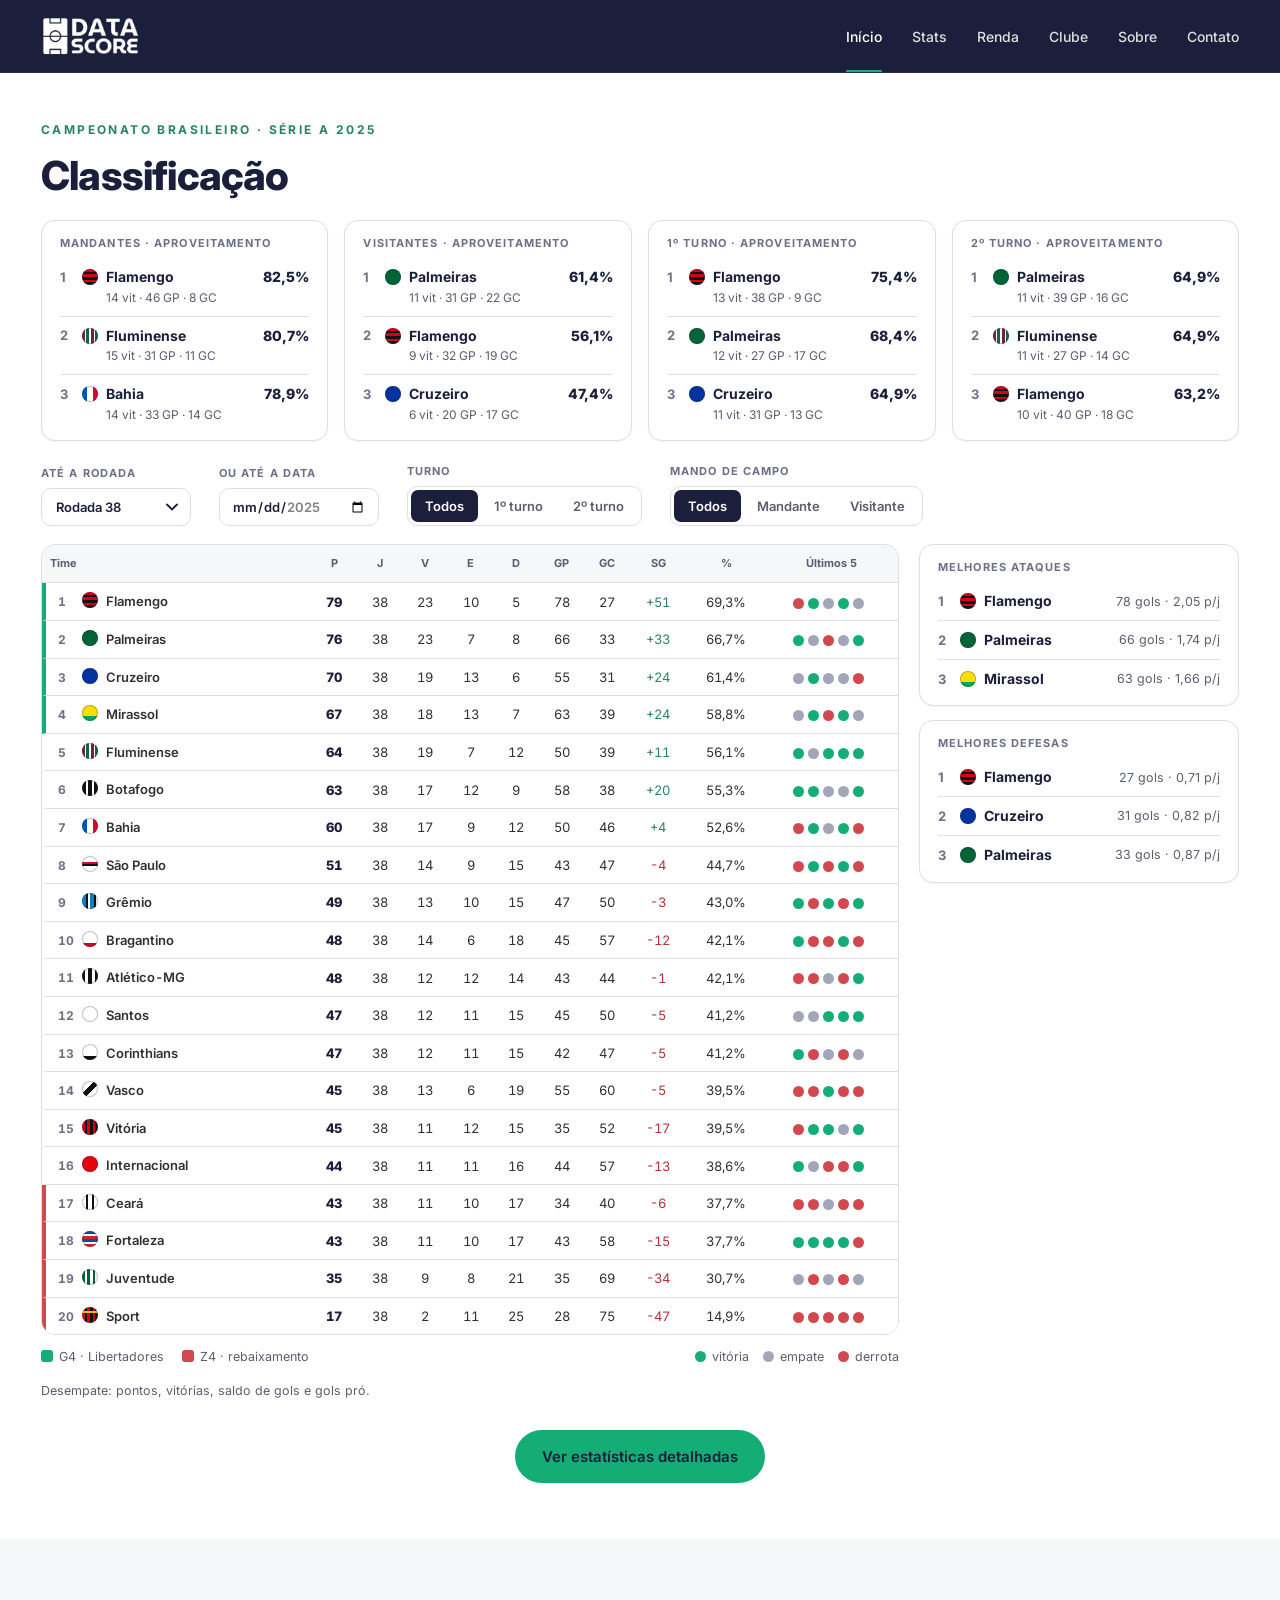
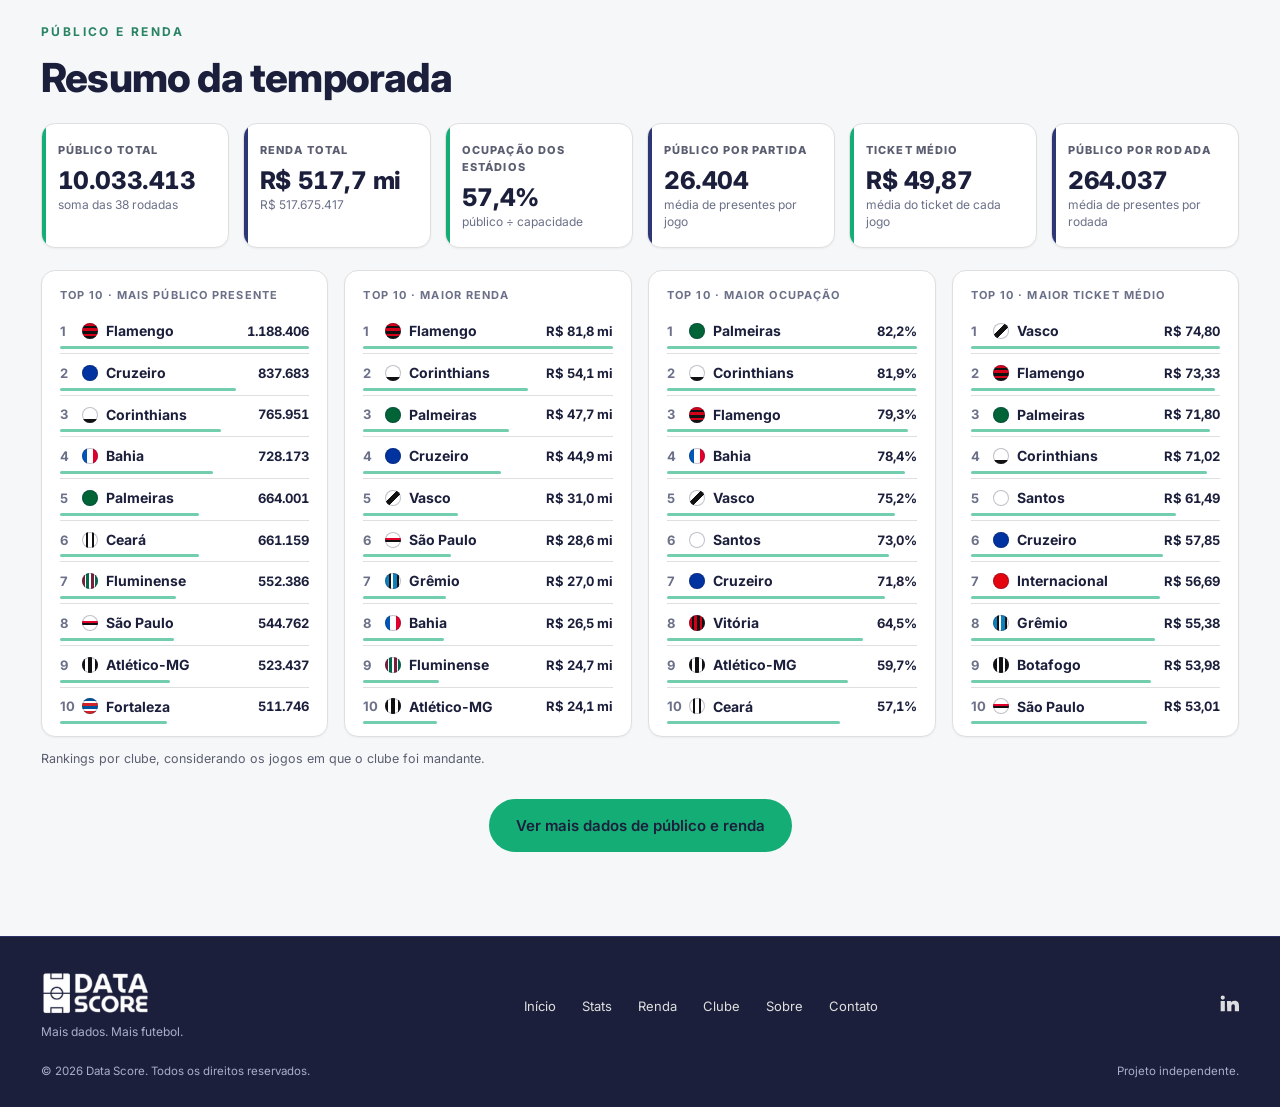
==== commit bd835d7d: "Add files via upload" ====
--- a/index.html
+++ b/index.html
@@ -29,4 +29,4 @@
 <p class="rnote">Rankings por clube, considerando os jogos em que o clube foi mandante.</p>
 <p class="cta"><a class="btn btn-primary" href="renda.html">Ver mais dados de público e renda</a></p>
 </div></section>
-</main><footer class="site-footer"><div class="wrap"><div class="foot-top"><div><a class="logo" href="index.html" aria-label="Data Score — início"><img src="assets/logo.png" width="100" height="40" alt="Data Score"></a><div class="tag">Mais dados. Mais futebol.</div></div><nav class="foot-nav" aria-label="Rodapé"><a href="index.html">Início</a><a href="stats.html">Stats</a><a href="renda.html">Renda</a><a href="clube.html">Clube</a><a href="sobre.html">Sobre</a><a href="contato.html">Contato</a></nav><div class="foot-soc"><a href="https://www.linkedin.com/in/jvictorarj" target="_blank" rel="noopener" aria-label="LinkedIn"><svg viewBox="0 0 24 24" fill="currentColor" aria-hidden="true"><path d="M4.500 3A2.500 2.500 0 1 0 4.500 8 2.500 2.500 0 0 0 4.500 3zM2 9.500h5V22H2zM9.500 9.500h4.800v1.800h.1c.7-1.200 2.300-2.100 4.200-2.100 4.500 0 5.400 2.900 5.400 6.700V22h-5v-5.500c0-1.400 0-3.100-1.900-3.100s-2.200 1.500-2.200 3V22h-5z"/></svg></a></div></div><div class="foot-bot"><span>© 2026 Data Score. Todos os direitos reservados.</span><span>Projeto independente. Base completa não pública.</span></div></div></footer><script src="assets/data.js"></script><script src="assets/app.js"></script></body></html>+</main><footer class="site-footer"><div class="wrap"><div class="foot-top"><div><a class="logo" href="index.html" aria-label="Data Score — início"><img src="assets/logo.png" width="100" height="40" alt="Data Score"></a><div class="tag">Mais dados. Mais futebol.</div></div><nav class="foot-nav" aria-label="Rodapé"><a href="index.html">Início</a><a href="stats.html">Stats</a><a href="renda.html">Renda</a><a href="clube.html">Clube</a><a href="sobre.html">Sobre</a><a href="contato.html">Contato</a></nav><div class="foot-soc"><a href="https://www.linkedin.com/in/jvictorarj" target="_blank" rel="noopener" aria-label="LinkedIn"><svg viewBox="0 0 24 24" fill="currentColor" aria-hidden="true"><path d="M4.500 3A2.500 2.500 0 1 0 4.500 8 2.500 2.500 0 0 0 4.500 3zM2 9.500h5V22H2zM9.500 9.500h4.800v1.800h.1c.7-1.200 2.300-2.100 4.200-2.100 4.500 0 5.400 2.900 5.400 6.700V22h-5v-5.500c0-1.400 0-3.100-1.900-3.100s-2.200 1.500-2.200 3V22h-5z"/></svg></a></div></div><div class="foot-bot"><span>© 2026 Data Score. Todos os direitos reservados.</span><span>Projeto independente.</span></div></div></footer><script src="assets/data.js"></script><script src="assets/app.js"></script></body></html>
--- a/assets/style.css
+++ b/assets/style.css
@@ -18,14 +18,14 @@
   --mark-green:#15AD76; /* marcas de gráfico (validado sobre --card-dark) */
   --mark-blue:#6F7FE6;
   --radius:14px;
-  --max:1180px;
+  --max:1760px;
 }
 *{box-sizing:border-box}
 html{scroll-behavior:smooth}
 body{margin:0;font-family:'Inter',system-ui,-apple-system,Segoe UI,Roboto,sans-serif;color:var(--text);background:#fff;line-height:1.55;-webkit-font-smoothing:antialiased}
 a{color:inherit;text-decoration:none}
 img,svg{max-width:100%}
-.wrap{max-width:var(--max);margin:0 auto;padding:0 24px}
+.wrap{max-width:var(--max);margin:0 auto;padding:0 clamp(18px,3.2vw,64px)}
 h1,h2,h3{line-height:1.12;letter-spacing:-.02em;margin:0;color:var(--ink)}
 .hero h1,.hero h2,.dark h1,.dark h2,.dark h3,.page-head.dark h1,.ccard h3,.site-footer h3{color:#fff}
 p{margin:0}
@@ -356,7 +356,8 @@
 .fleg{display:inline-flex;gap:6px;align-items:center;margin-left:auto}
 .fleg .fd{margin-left:8px}
 table.st td:last-child{padding-right:14px}
-.evo-grid{display:grid;grid-template-columns:minmax(0,1fr) 340px;gap:16px;align-items:start}
+.evo-grid{display:grid;grid-template-columns:minmax(0,1.2fr) minmax(0,1fr);gap:18px;align-items:start}
+.evo-grid.solo{grid-template-columns:minmax(0,1fr)}
 .evo-main{min-width:0}
 .bt{font-size:16px;font-weight:800;color:var(--ink);margin:0}
 .bt.h2{margin-top:26px}
@@ -399,3 +400,150 @@
 .top3 .m2{flex-basis:100%;padding-left:62px;color:var(--text-2);font-size:12px;margin-top:1px}
 @media(max-width:1020px){.evo-grid{grid-template-columns:1fr}}
 @media(max-width:560px){.top3{grid-template-columns:1fr;gap:18px}.datebox input.sel{min-width:140px}.fleg{margin-left:0;width:100%}}
+
+/* ===== v3: início, stats, em breve ===== */
+.hl4{display:grid;grid-template-columns:repeat(4,minmax(0,1fr));gap:16px;margin:22px 0 22px}
+.hl4>div,.asd>div{background:#fff;border:1px solid var(--line);border-radius:var(--radius);padding:14px 18px 8px;box-shadow:0 1px 2px rgba(27,31,59,.05);min-width:0}
+.hl4 ol,.asd ol{list-style:none;margin:6px 0 0;padding:0}
+.hl4 li,.asd li{display:flex;flex-wrap:wrap;align-items:center;padding:8px 0;border-bottom:1px solid var(--line);font-size:14px}
+.hl4 li:last-child,.asd li:last-child{border-bottom:0}
+.hl4 .rk,.asd .rk{width:22px;flex:none;font-weight:700;color:var(--gray-ink);font-size:13px}
+.hl4 b,.asd b{font-weight:700;color:var(--ink)}
+.hl4 .m,.asd .m{margin-left:auto;padding-left:10px;white-space:nowrap;color:var(--text-2);font-size:12.5px}
+.hl4 .m.ap{font-weight:800;color:var(--ink);font-size:14px}
+.hl4 .m2{flex-basis:100%;padding-left:46px;color:var(--text-2);font-size:12px;margin-top:1px}
+.hl4 .empty,.asd .empty{color:var(--gray-ink);font-size:13px;padding:6px 0}
+.st-grid{display:grid;grid-template-columns:minmax(0,1fr) 320px;gap:20px;align-items:start}
+.st-main{min-width:0}
+.asd{display:grid;gap:14px}
+.cta{margin-top:30px;text-align:center}
+.kpis.six{grid-template-columns:repeat(6,minmax(0,1fr));margin-top:22px}
+.kpis.six .kv{font-size:clamp(20px,1.9vw,30px)}
+.kpis.six .kpi{padding:18px 16px 16px}
+.r10{display:grid;grid-template-columns:repeat(4,minmax(0,1fr));gap:16px;margin-top:22px}
+.rbox{background:#fff;border:1px solid var(--line);border-radius:var(--radius);padding:16px 18px 8px;box-shadow:0 1px 2px rgba(27,31,59,.05);min-width:0}
+.rbox ol{list-style:none;margin:8px 0 0;padding:0}
+.rbox li{position:relative;display:flex;align-items:center;padding:8px 0 11px;border-bottom:1px solid var(--line);font-size:14px}
+.rbox li:last-child{border-bottom:0}
+.rbox .rk{width:22px;flex:none;font-weight:700;color:var(--gray-ink);font-size:13px}
+.rbox b{font-weight:700;color:var(--ink);overflow:hidden;text-overflow:ellipsis;white-space:nowrap}
+.rbox .m{margin-left:auto;padding-left:10px;white-space:nowrap;font-weight:700;color:var(--ink);font-size:13px;font-variant-numeric:tabular-nums}
+.rbox .bar{position:absolute;left:0;bottom:4px;height:3px;border-radius:2px;background:var(--green);opacity:.6}
+.rnote{font-size:12.5px;color:var(--text-2);margin-top:12px}
+.lead{background:#fff;border:1px solid var(--line);border-radius:var(--radius);padding:20px 22px 18px;margin:22px 0 26px}
+.lead .lt2{font-size:11px;font-weight:700;letter-spacing:.1em;text-transform:uppercase;color:var(--gray-ink)}
+.lrow{display:grid;grid-template-columns:repeat(19,minmax(0,1fr));gap:8px 6px;margin:6px 0 18px}
+.lc{display:flex;flex-direction:column;align-items:center;gap:5px;padding:4px 0;border-radius:8px;transition:opacity .15s,background .15s;outline-offset:2px}
+.lc small{font-size:10.5px;color:var(--gray-ink);font-variant-numeric:tabular-nums}
+.lc .tdot{display:block;width:min(42px,100%);height:auto;aspect-ratio:1;margin:0}
+.lead[data-hl] .lc:not(.hl){opacity:.2}
+.lc.hl{background:#EEF8F4}
+.llegend{display:flex;flex-wrap:wrap;gap:10px 22px;font-size:13px;border-top:1px solid var(--line);padding-top:14px}
+.li2{display:inline-flex;align-items:center;cursor:default;border-radius:6px;outline-offset:3px}
+.li2 em{font-style:normal;font-weight:700;color:var(--text-2);margin-left:2px}
+#faixas{max-width:820px}
+.embreve{text-align:center;padding:70px 26px}
+.embreve .soon{max-width:620px;margin:0 auto;padding:60px 28px}
+.embreve .soon b{font-size:24px}
+@media(max-width:1180px){.hl4,.r10{grid-template-columns:repeat(2,minmax(0,1fr))}.st-grid{grid-template-columns:1fr}.asd{grid-template-columns:1fr 1fr}.kpis.six{grid-template-columns:repeat(3,minmax(0,1fr))}}
+@media(max-width:700px){.lrow{grid-template-columns:repeat(10,minmax(0,1fr))}}
+@media(max-width:600px){.hl4,.r10,.asd{grid-template-columns:1fr}.kpis.six{grid-template-columns:1fr 1fr}.kpis.six .kv{font-size:20px}}
+.evo-grid>*,.st-grid>*{min-width:0}
+/* ===== v4: stats detalhadas ===== */
+.anchors{display:flex;flex-wrap:wrap;gap:6px 26px;margin-top:22px}
+.anchors a{color:#DFDFDF;font-size:14px;font-weight:600;padding:12px 0 14px;border-bottom:2px solid transparent}
+.anchors a:hover{color:#fff;border-bottom-color:var(--green)}
+html{scroll-behavior:smooth}
+section[id],#xs,#pf,#ar{scroll-margin-top:84px}
+table.xt{min-width:100%}
+table.xt td:first-child,table.xt th:first-child{white-space:nowrap}
+table.xt.wide td:first-child,table.xt.wide th:first-child{position:sticky;left:0;background:#fff;z-index:1;box-shadow:1px 0 0 var(--line)}
+table.xt.wide th:first-child{background:#F6F7F9}
+table.xt td .tdot{margin-right:8px}
+table.xt th,table.xt td{white-space:nowrap}
+/* ===== v5: painel geral, confronto direto ===== */
+.ov-h{font-size:11px;font-weight:700;letter-spacing:.1em;text-transform:uppercase;color:var(--gray-ink);margin:26px 0 10px}
+#ov>.ov-h:first-child{margin-top:20px}
+.ov-grid{display:grid;grid-template-columns:repeat(4,minmax(0,1fr));gap:12px}
+@media(max-width:900px){.ov-grid{grid-template-columns:repeat(2,minmax(0,1fr))}}
+.ovc{background:#fff;border:1px solid var(--line);border-radius:var(--radius);padding:16px 18px 14px;box-shadow:0 1px 2px rgba(27,31,59,.05);position:relative;overflow:hidden}
+.ovc::before{content:'';position:absolute;left:0;top:0;bottom:0;width:4px;background:var(--green)}
+.ovc:nth-child(even)::before{background:var(--blue)}
+.ovc .kl{font-size:11px;font-weight:800;letter-spacing:.08em;text-transform:uppercase;color:var(--text-2)}
+.ovc .kv{font-size:28px;font-weight:800;color:var(--ink);letter-spacing:-.02em;margin:6px 0 2px;font-variant-numeric:tabular-nums;line-height:1.1}
+.ovc .ks{font-size:12px;color:var(--gray-ink)}
+.mv{display:grid;grid-template-columns:repeat(3,minmax(0,1fr));gap:14px}
+.mvb{background:#fff;border:1px solid var(--line);border-radius:var(--radius);padding:18px 20px 16px;box-shadow:0 1px 2px rgba(27,31,59,.05);min-width:0}
+.donut{width:176px;display:block;margin:12px auto 8px}
+.dleg{display:grid;gap:6px;font-size:13px}
+.dleg div{display:flex;align-items:center;gap:8px}
+.dleg i{width:12px;height:12px;border-radius:3px;flex:none}
+.dleg b{margin-left:auto;font-weight:800;color:var(--ink);font-variant-numeric:tabular-nums}
+.duel{display:flex;justify-content:space-between;gap:12px;margin:12px 0 14px}
+.duel .r{text-align:right}
+.duel .lab{font-size:12px;font-weight:700;color:var(--text-2)}
+.duel .big{font-size:34px;font-weight:800;color:var(--ink);line-height:1.1;font-variant-numeric:tabular-nums}
+.duel .pc{font-size:12.5px;color:var(--gray-ink)}
+.sbar{display:flex;gap:3px;height:14px;border-radius:999px;overflow:hidden}
+.sbar span{min-width:4px}
+.mvb .sub{font-size:12px;color:var(--gray-ink);margin-top:12px;line-height:1.45}
+.duo{display:grid;grid-template-columns:1fr auto 1fr;gap:6px 14px;align-items:center;background:#fff;border:1px solid var(--line);border-radius:var(--radius);padding:16px 18px;margin-top:10px}
+.duo-h{display:flex;align-items:center;font-size:14.5px;font-weight:700;color:var(--ink);padding-bottom:8px;border-bottom:1px solid var(--line);margin-bottom:4px}
+.duo-h.r{justify-content:flex-end}.duo-h.r .tdot{order:2;margin:0 0 0 8px}
+.duo-m{text-align:center;font-size:11px;font-weight:700;letter-spacing:.08em;text-transform:uppercase;color:var(--gray-ink);padding-bottom:8px;border-bottom:1px solid var(--line);margin-bottom:4px}
+.duo-v{font-size:30px;font-weight:800;color:#A3A6B8;line-height:1.15;font-variant-numeric:tabular-nums;justify-self:start}
+.duo-v.r{justify-self:end}
+.duo-v.win{color:var(--ink);border-bottom:3px solid var(--c,var(--green))}
+.duo-k{text-align:center;font-size:11px;font-weight:700;letter-spacing:.1em;text-transform:uppercase;color:var(--gray-ink)}
+.duo-k.wide{grid-column:2}
+.cmp .tow{margin:16px 0 4px}
+.tow-bar{height:38px;gap:3px;border-radius:10px;background:transparent}
+.tow-bar span{display:flex;align-items:center;justify-content:center;font-weight:800;font-size:15px;color:var(--ink);min-width:32px}
+.tow-bar .x{background:repeating-linear-gradient(135deg,#E3E5EC 0 5px,#F6F7F9 5px 10px);color:var(--gray-ink)}
+.tow-leg{display:flex;flex-wrap:wrap;gap:6px 18px;font-size:12.5px;color:var(--text-2);margin-top:10px}
+.tow-leg i{display:inline-block;width:12px;height:12px;border-radius:3px;margin-right:6px;vertical-align:-1px}
+.tow-leg i.x{background:repeating-linear-gradient(135deg,#C9CCD8 0 3px,#F6F7F9 3px 6px)}
+.h2h li{display:grid;grid-template-columns:76px minmax(0,1fr) auto;gap:10px;align-items:center;padding:10px 0}
+.h2h .gm{font-size:12px;color:var(--gray-ink);font-weight:600}
+.h2h .gt{display:flex;align-items:center;gap:10px;flex-wrap:wrap}
+.h2h .tn{color:var(--text-2)}.h2h .tn.w{font-weight:800;color:var(--ink)}
+.h2h .sc{background:var(--off);border:1px solid var(--line);border-radius:8px;padding:2px 10px;font-weight:800;color:var(--ink);font-variant-numeric:tabular-nums}
+.h2h .chip{font-size:11.5px;font-weight:700;border-radius:999px;padding:4px 10px;background:color-mix(in srgb,var(--c,#A9AEC8) 20%,#fff);color:var(--ink);white-space:nowrap}
+.h2h .chip.e{background:#ECEDF2;color:var(--text-2)}
+@media(max-width:1180px){.mv{grid-template-columns:1fr}.mvb{max-width:560px}}
+@media(max-width:560px){.h2h li{grid-template-columns:1fr auto}.h2h .gm{grid-column:1/-1}.ov-grid{grid-template-columns:1fr 1fr}.ovc .kv{font-size:22px}}
+/* ===== v6: clube e resultados ===== */
+.cl-head{display:flex;align-items:center;gap:18px;margin-bottom:18px}
+.cl-head h2{font-size:clamp(28px,3.4vw,38px);font-weight:800;margin:0}
+.cl-head p{color:var(--text-2);font-size:14px;margin-top:2px}
+.tdot.xl{width:64px;height:64px;margin:0;box-shadow:inset 0 0 0 1px rgba(27,31,59,.25)}
+.cl-sec{margin-top:40px}
+.cl-sec h2{font-size:22px;font-weight:800;margin-bottom:6px}
+.cl-sub{font-size:13px;color:var(--text-2);margin:0 0 14px;max-width:760px}
+.cl-sec .ov-grid,#club>.ov-grid{margin-top:12px}
+.cl-sec>.ccard{margin-top:14px}
+#club .ccard{padding-bottom:18px}
+.mv.two{grid-template-columns:repeat(2,minmax(0,1fr));margin-top:12px}
+.mvb .tbl-box{margin-top:10px}
+table.lt td.rl{text-align:left;font-weight:600;color:var(--text-2)}
+table.lt td.best{font-weight:800;color:var(--ink);background:#EEF8F4}
+.dist{list-style:none;margin:12px 0 0;padding:0;display:grid;gap:10px}
+.dist li{display:grid;grid-template-columns:78px minmax(0,1fr) 92px;gap:10px;align-items:center;font-size:13px}
+.dist .dl{color:var(--text-2)}
+.dist .dt2{height:12px;border-radius:999px;background:#ECEDF2;overflow:hidden;display:block}
+.dist .dt2 i{display:block;height:100%;border-radius:999px}
+.dist b{text-align:right;color:var(--ink);font-variant-numeric:tabular-nums}
+.rbar{margin-top:14px}
+.rbar span{color:#fff;text-shadow:0 1px 2px rgba(0,0,0,.25)}
+.legend{display:flex;flex-wrap:wrap;gap:6px 18px;font-size:13px;margin:4px 0 10px}
+@media(max-width:900px){.mv.two{grid-template-columns:1fr}.mvb{max-width:none}}
+/* ===== v7 ===== */
+.sel option,.sel.dk option{background:#1B1F3B;color:#fff}
+.sel:not(.dk) option{background:#fff;color:#303030}
+.lcard{background:#fff;border:1px solid var(--line);border-radius:var(--radius);padding:20px 22px 16px;box-shadow:0 1px 2px rgba(27,31,59,.05);margin-top:14px}
+.lcard h3{font-size:16px;font-weight:800;color:var(--ink);margin:0 0 2px}
+.lcard .cs{font-size:13px;color:var(--text-2);margin:0 0 10px}
+.llg{display:flex;flex-wrap:wrap;gap:6px 20px;font-size:13px;color:var(--text);margin:0 0 6px}
+.llg span{display:inline-flex;align-items:center}
+.llg i{display:inline-block;width:18px;height:4px;border-radius:2px;margin-right:8px}
+.h2h.mm{margin-top:16px;background:#fff;border:1px solid var(--line);border-radius:var(--radius);padding:4px 18px}
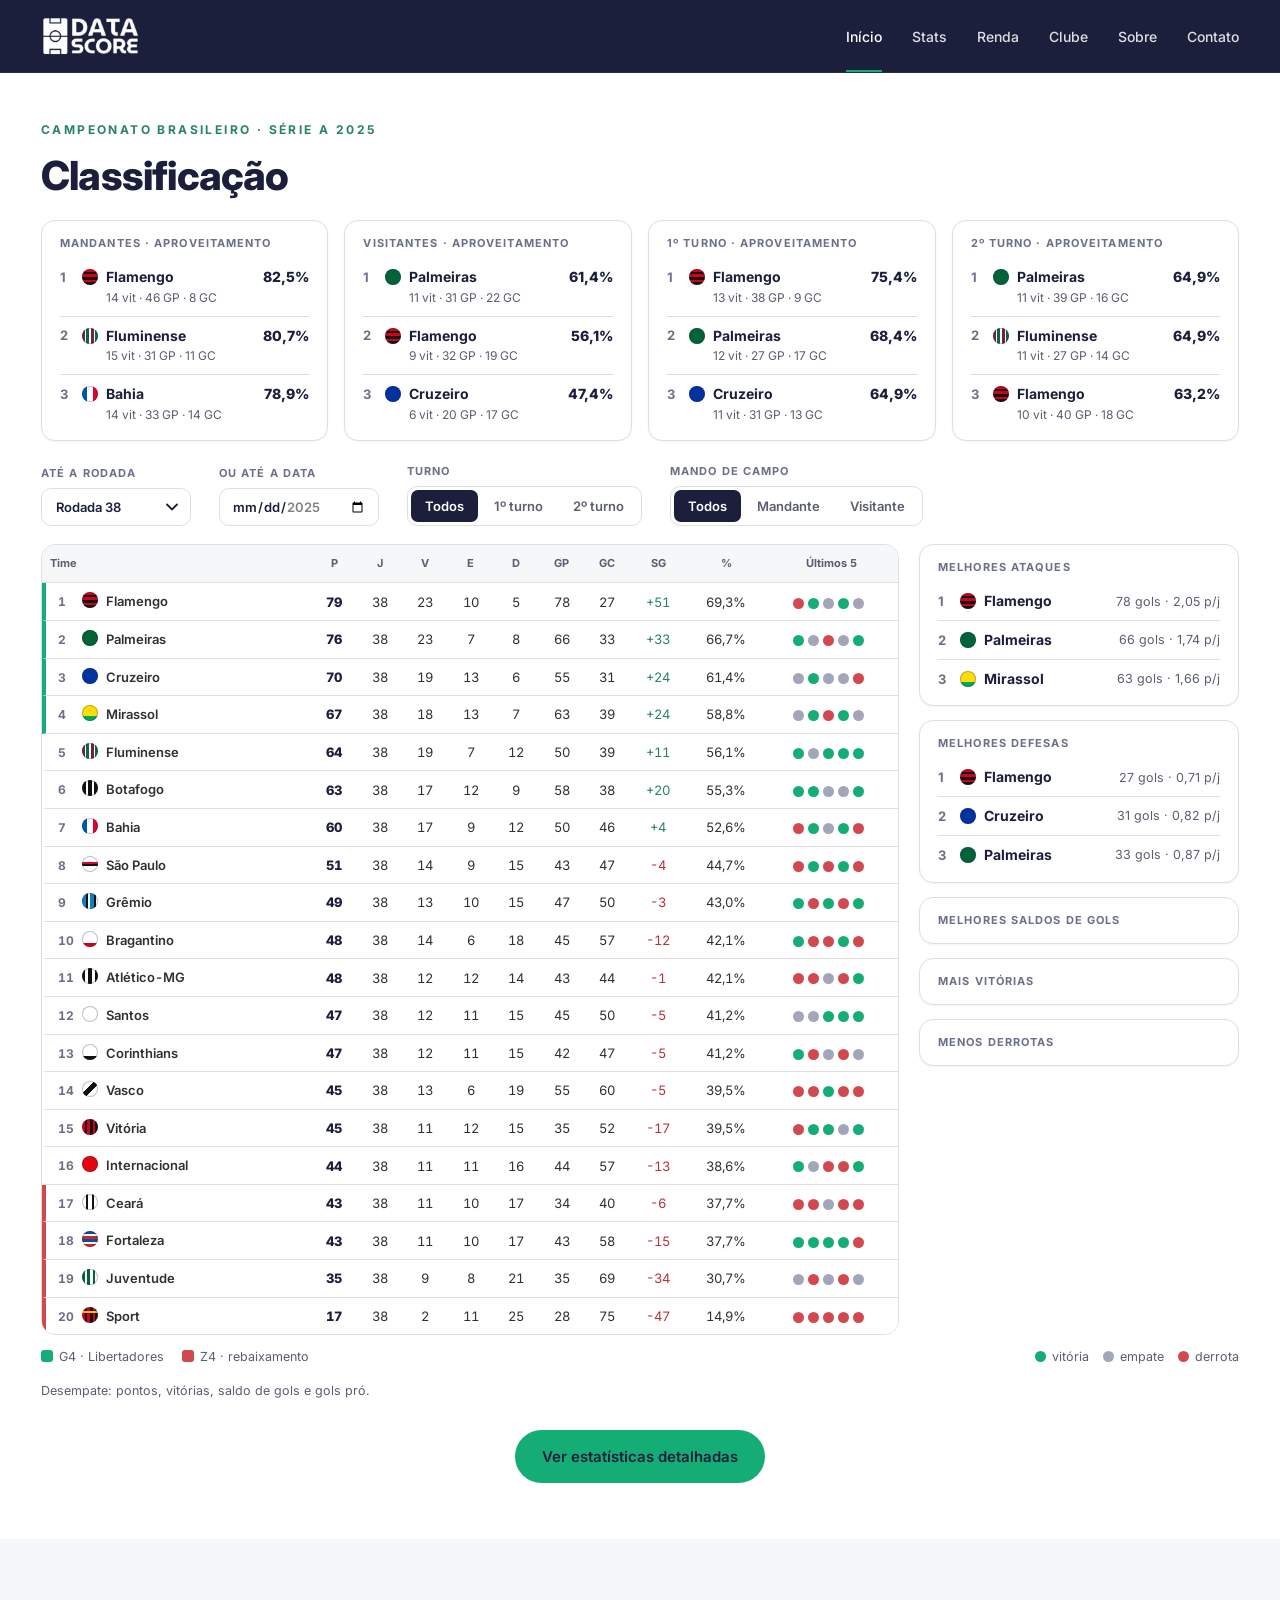
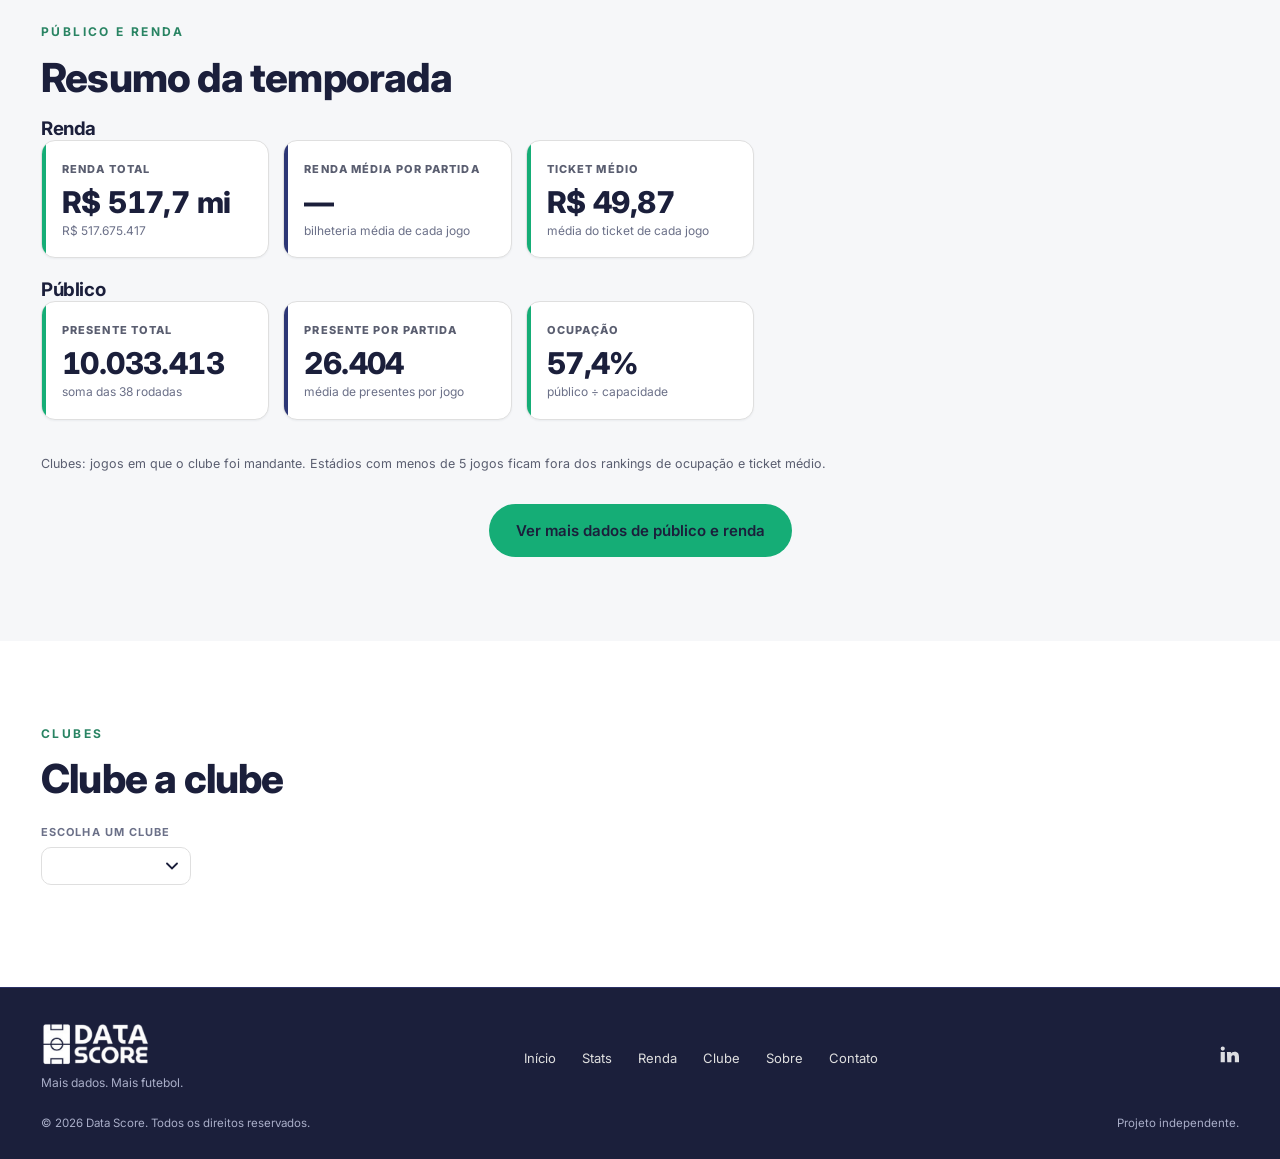
==== commit a72c236a: "Add files via upload" ====
--- a/index.html
+++ b/index.html
@@ -13,20 +13,35 @@
 </div>
 <div class="st-grid"><div class="st-main">
 <div class="tbl-box"><div class="tbl-scroll"><table class="st" id="st-table"><caption class="sr">Classificação do Campeonato Brasileiro Série A 2025</caption><thead><tr><th scope="col">Time</th><th scope="col" title="Pontos">P</th><th scope="col" title="Jogos">J</th><th scope="col" title="Vitórias">V</th><th scope="col" title="Empates">E</th><th scope="col" title="Derrotas">D</th><th scope="col" title="Gols pró">GP</th><th scope="col" title="Gols contra">GC</th><th scope="col" title="Saldo de gols">SG</th><th scope="col" title="Aproveitamento">%</th><th scope="col" title="Últimos 5 jogos, do mais antigo ao mais recente">Últimos 5</th></tr></thead><tbody></tbody></table></div></div>
+</div>
+<aside class="asd" aria-live="polite"><div><div class="flabel">Melhores ataques</div><ol id="st-atk"></ol></div><div><div class="flabel">Melhores defesas</div><ol id="st-def"></ol></div><div><div class="flabel">Melhores saldos de gols</div><ol id="st-sg"></ol></div><div><div class="flabel">Mais vitórias</div><ol id="st-v"></ol></div><div><div class="flabel">Menos derrotas</div><ol id="st-d"></ol></div></aside></div>
 <div class="zleg" id="st-zleg"><span><i style="background:var(--green)"></i>G4 · Libertadores</span><span><i style="background:#D2484F"></i>Z4 · rebaixamento</span><span class="fleg"><b class="fd w"></b>vitória<b class="fd e"></b>empate<b class="fd l"></b>derrota</span></div>
-<p class="note">Desempate: pontos, vitórias, saldo de gols e gols pró.</p></div>
-<aside class="asd" aria-live="polite"><div><div class="flabel">Melhores ataques</div><ol id="st-atk"></ol></div><div><div class="flabel">Melhores defesas</div><ol id="st-def"></ol></div></aside></div>
+<p class="note">Desempate: pontos, vitórias, saldo de gols e gols pró.</p>
+
 <p class="cta"><a class="btn btn-primary" href="stats.html">Ver estatísticas detalhadas</a></p>
 </div></section>
 
 <section class="sec alt" id="publico-renda"><div class="wrap">
 <div class="kicker">Público e renda</div>
 <h2>Resumo da temporada</h2>
-<div class="kpis six">
-<div class="kpi"><div class="kl">Público total</div><div class="kv" data-kpi="publico_total" data-f="int">—</div><div class="ks">soma das 38 rodadas</div></div><div class="kpi"><div class="kl">Renda total</div><div class="kv" data-kpi="renda_total" data-f="brlc">—</div><div class="ks"><span data-kpi="renda_total" data-f="brlfull"></span></div></div><div class="kpi"><div class="kl">Ocupação dos estádios</div><div class="kv" data-kpi="ocupacao" data-f="pct">—</div><div class="ks">público ÷ capacidade</div></div><div class="kpi"><div class="kl">Público por partida</div><div class="kv" data-kpi="media_presenca" data-f="int">—</div><div class="ks">média de presentes por jogo</div></div><div class="kpi"><div class="kl">Ticket médio</div><div class="kv" data-kpi="ticket_medio" data-f="brl">—</div><div class="ks">média do ticket de cada jogo</div></div><div class="kpi"><div class="kl">Público por rodada</div><div class="kv" data-kpi="media_rodada" data-f="int">—</div><div class="ks">média de presentes por rodada</div></div>
+<h3 class="grp">Renda</h3>
+<div class="kpis three">
+<div class="kpi"><div class="kl">Renda total</div><div class="kv" data-kpi="renda_total" data-f="brlc">—</div><div class="ks"><span data-kpi="renda_total" data-f="brlfull"></span></div></div><div class="kpi"><div class="kl">Renda média por partida</div><div class="kv" data-kpi="renda_media" data-f="brlfull">—</div><div class="ks">bilheteria média de cada jogo</div></div><div class="kpi"><div class="kl">Ticket médio</div><div class="kv" data-kpi="ticket_medio" data-f="brl">—</div><div class="ks">média do ticket de cada jogo</div></div>
 </div>
-<div class="r10"><div class="rbox" data-rank="publico"><div class="flabel">Top 10 · mais público presente</div><ol></ol></div><div class="rbox" data-rank="renda"><div class="flabel">Top 10 · maior renda</div><ol></ol></div><div class="rbox" data-rank="ocupacao"><div class="flabel">Top 10 · maior ocupação</div><ol></ol></div><div class="rbox" data-rank="ticket"><div class="flabel">Top 10 · maior ticket médio</div><ol></ol></div></div>
-<p class="rnote">Rankings por clube, considerando os jogos em que o clube foi mandante.</p>
+<div class="r10" id="rt-renda"></div>
+<h3 class="grp">Público</h3>
+<div class="kpis three">
+<div class="kpi"><div class="kl">Presente total</div><div class="kv" data-kpi="publico_total" data-f="int">—</div><div class="ks">soma das 38 rodadas</div></div><div class="kpi"><div class="kl">Presente por partida</div><div class="kv" data-kpi="media_presenca" data-f="int">—</div><div class="ks">média de presentes por jogo</div></div><div class="kpi"><div class="kl">Ocupação</div><div class="kv" data-kpi="ocupacao" data-f="pct">—</div><div class="ks">público ÷ capacidade</div></div>
+</div>
+<div class="r10" id="rt-publico"></div>
+<p class="rnote">Clubes: jogos em que o clube foi mandante. Estádios com menos de 5 jogos ficam fora dos rankings de ocupação e ticket médio.</p>
 <p class="cta"><a class="btn btn-primary" href="renda.html">Ver mais dados de público e renda</a></p>
 </div></section>
+
+<section class="sec" id="clubes"><div class="wrap">
+<div class="kicker">Clubes</div>
+<h2>Clube a clube</h2>
+<div class="filters"><div class="fgroup"><label class="flabel" for="ch-sel">Escolha um clube</label><select class="sel" id="ch-sel"></select></div></div>
+<div id="club-home"></div>
+</div></section>
 </main><footer class="site-footer"><div class="wrap"><div class="foot-top"><div><a class="logo" href="index.html" aria-label="Data Score — início"><img src="assets/logo.png" width="100" height="40" alt="Data Score"></a><div class="tag">Mais dados. Mais futebol.</div></div><nav class="foot-nav" aria-label="Rodapé"><a href="index.html">Início</a><a href="stats.html">Stats</a><a href="renda.html">Renda</a><a href="clube.html">Clube</a><a href="sobre.html">Sobre</a><a href="contato.html">Contato</a></nav><div class="foot-soc"><a href="https://www.linkedin.com/in/jvictorarj" target="_blank" rel="noopener" aria-label="LinkedIn"><svg viewBox="0 0 24 24" fill="currentColor" aria-hidden="true"><path d="M4.500 3A2.500 2.500 0 1 0 4.500 8 2.500 2.500 0 0 0 4.500 3zM2 9.500h5V22H2zM9.500 9.500h4.800v1.800h.1c.7-1.200 2.300-2.100 4.200-2.100 4.500 0 5.400 2.900 5.400 6.700V22h-5v-5.500c0-1.400 0-3.100-1.900-3.100s-2.200 1.500-2.200 3V22h-5z"/></svg></a></div></div><div class="foot-bot"><span>© 2026 Data Score. Todos os direitos reservados.</span><span>Projeto independente.</span></div></div></footer><script src="assets/data.js"></script><script src="assets/app.js"></script></body></html>
--- a/assets/style.css
+++ b/assets/style.css
@@ -547,3 +547,116 @@
 .llg span{display:inline-flex;align-items:center}
 .llg i{display:inline-block;width:18px;height:4px;border-radius:2px;margin-right:8px}
 .h2h.mm{margin-top:16px;background:#fff;border:1px solid var(--line);border-radius:var(--radius);padding:4px 18px}
+/* ===== v8: jogos do confronto ===== */
+.gcards{display:grid;grid-template-columns:repeat(2,minmax(0,1fr));gap:16px;margin-top:16px}
+.gcard{background:#fff;border:1px solid var(--line);border-radius:var(--radius);padding:18px 20px;box-shadow:0 1px 2px rgba(27,31,59,.05);min-width:0}
+.gc-h{display:flex;justify-content:space-between;align-items:center;gap:10px;flex-wrap:wrap}
+.gcard .gm{font-size:12.5px;font-weight:600;color:var(--gray-ink)}
+.gcard .chip{font-size:11.5px;font-weight:700;border-radius:999px;padding:4px 10px;background:color-mix(in srgb,var(--c,#A9AEC8) 20%,#fff);color:var(--ink)}
+.gcard .chip.e{background:#ECEDF2;color:var(--text-2)}
+.gc-s{display:flex;align-items:center;justify-content:center;gap:14px;margin:16px 0 8px;flex-wrap:wrap;font-size:16px}
+.gc-s .tn{color:var(--text-2)}.gc-s .tn.w{font-weight:800;color:var(--ink)}
+.gc-s .sc.big{font-size:26px;font-weight:800;color:var(--ink);background:var(--off);border:1px solid var(--line);border-radius:10px;padding:2px 14px}
+.gc-m{display:flex;flex-wrap:wrap;justify-content:center;gap:4px 18px;font-size:12.5px;color:var(--text-2);margin-bottom:14px}
+.gc-k{display:grid;grid-template-columns:repeat(3,minmax(0,1fr));gap:8px;margin-bottom:16px}
+.gc-k>div{background:var(--off);border-radius:10px;padding:9px 12px;display:flex;flex-direction:column;gap:1px;min-width:0}
+.gc-k .kl{font-size:10.5px;font-weight:700;letter-spacing:.08em;text-transform:uppercase;color:var(--gray-ink)}
+.gc-k b{font-size:15px;color:var(--ink);font-variant-numeric:tabular-nums;overflow-wrap:anywhere}
+.gc-k em{font-style:normal;font-size:11px;color:var(--gray-ink)}
+.gc-sh{display:flex;justify-content:space-between;font-size:13px;color:var(--ink);margin-bottom:6px}
+.srow{display:grid;grid-template-columns:64px 1fr 64px;gap:2px 8px;align-items:center;margin-bottom:9px}
+.srow .lab{text-align:center;font-size:12px;color:var(--text-2)}
+.srow .l{text-align:left;font-size:13.5px;color:var(--ink);font-variant-numeric:tabular-nums}
+.srow .r{text-align:right;font-size:13.5px;color:var(--ink);font-variant-numeric:tabular-nums}
+.srow .sb{grid-column:1/-1;display:flex;gap:3px;height:8px;border-radius:999px;overflow:hidden}
+.srow .sb i{display:block;min-width:2px}
+@media(max-width:1000px){.gcards{grid-template-columns:1fr}}
+@media(max-width:480px){.gc-k{grid-template-columns:repeat(2,minmax(0,1fr))}}
+
+/* ===== clube v3 ===== */
+#club>.tow-bar.rbar{margin-top:14px}
+#club>.tow-leg{margin-top:8px}
+.tnm{display:inline-flex;align-items:center;gap:8px;font-weight:600;color:var(--ink);min-width:0}
+.tnm .tdot{flex:none}
+.res{font-size:11.5px;font-weight:700;border-radius:999px;padding:4px 11px;color:#fff;white-space:nowrap}
+.res.v{background:#15AD76}.res.e{background:#A9AEC8;color:#1B1F3B}.res.d{background:#D2484F}
+.gc-s{gap:10px 14px}
+.gc-s .sc.big{font-size:24px;font-weight:800;color:var(--ink);background:var(--off);border:1px solid var(--line);border-radius:10px;padding:2px 14px}
+.gc-sh .tnm{font-size:13px}
+.gc-k.two{grid-template-columns:repeat(2,minmax(0,1fr));margin-bottom:14px}
+.occ{background:var(--off);border-radius:10px;padding:10px 12px;margin-bottom:16px}
+.occ-h{display:flex;justify-content:space-between;align-items:baseline}
+.occ-h .kl{font-size:10.5px;font-weight:700;letter-spacing:.08em;text-transform:uppercase;color:var(--gray-ink)}
+.occ-h b{font-size:20px;color:var(--ink)}
+.occ-t{height:12px;border-radius:999px;background:#DADDE8;overflow:hidden;margin:6px 0 4px}
+.occ-t i{display:block;height:100%;background:linear-gradient(90deg,#298463,#15AD76);border-radius:999px}
+.occ-s{font-size:11.5px;color:var(--gray-ink)}
+.hl3{background:linear-gradient(135deg,#1B1F3B,#2D3776);color:#fff;border-radius:var(--radius);padding:20px 22px;margin:14px 0}
+.hl3-w{display:flex;align-items:center;gap:10px;flex-wrap:wrap;margin-bottom:14px;font-size:15px;color:#DFDFDF}
+.hl3-w b{font-size:20px;color:#fff}
+.hl3-t{display:grid;grid-template-columns:repeat(3,minmax(0,1fr));gap:12px}
+.hl3-t>div{background:rgba(255,255,255,.08);border-radius:12px;padding:12px 14px;display:flex;flex-direction:column;gap:2px;min-width:0}
+.hl3-t .kl{font-size:11px;font-weight:700;letter-spacing:.08em;text-transform:uppercase;color:#C9CDE6}
+.hl3-t b{font-size:32px;line-height:1.1;color:#fff;font-variant-numeric:tabular-nums}
+.hl3-t em{font-style:normal;font-size:12px;color:#C9CDE6}
+@media(max-width:560px){.hl3-t{grid-template-columns:1fr}.hl3-t b{font-size:26px}}
+.cl-match .filters{margin:14px 0 4px}
+.cl-match{margin-top:0}
+.mvb .sub{margin-top:10px}
+
+/* ===== clube v4 ===== */
+.ov-grid.c6{grid-template-columns:repeat(6,minmax(0,1fr))}
+@media(max-width:1180px){.ov-grid.c6{grid-template-columns:repeat(3,minmax(0,1fr))}}
+@media(max-width:700px){.ov-grid.c6{grid-template-columns:repeat(2,minmax(0,1fr))}}
+.ringw{display:flex;justify-content:center;margin:6px 0 2px}
+.ring{display:block;max-width:100%}
+.ov-bh{font-size:12px;font-weight:700;letter-spacing:.08em;text-transform:uppercase;color:var(--gray-ink);margin:22px 0 -4px}
+.mv.four{grid-template-columns:repeat(4,minmax(0,1fr));margin-top:16px}
+@media(max-width:1180px){.mv.four{grid-template-columns:repeat(2,minmax(0,1fr))}.mv.four .mvb{max-width:none}}
+@media(max-width:640px){.mv.four{grid-template-columns:1fr}}
+.top5{list-style:none;margin:10px 0 0;padding:0;display:grid;gap:2px}
+.top5 li{display:grid;grid-template-columns:20px minmax(0,1fr) auto;gap:8px;align-items:center;padding:7px 0;border-bottom:1px solid var(--line);font-size:13px}
+.top5 li:last-child{border-bottom:0}
+.top5 .tn{font-weight:800;color:var(--gray-ink)}
+.top5 .tm{display:flex;align-items:center;gap:5px;min-width:0;color:var(--ink)}
+.top5 .tm em{font-style:normal;color:var(--gray-ink);font-size:11px}
+.top5 .tm b{font-weight:700}
+.top5 .tv{font-weight:800;color:var(--ink);font-variant-numeric:tabular-nums;white-space:nowrap}
+.cl-match>.mvb{margin-top:12px}
+.cl-match .tow-bar{margin-top:12px}
+.tnm .nm{overflow:hidden;text-overflow:ellipsis;white-space:nowrap;min-width:0}
+.mv .lcard{padding:16px 16px 10px}
+.mv .lcard h3{font-size:15px}
+.mv .lcard .cs{font-size:12px}
+.rings{display:grid;grid-template-columns:1fr 1fr;gap:6px;margin:12px 0 16px}
+.rg{display:flex;flex-direction:column;align-items:center;text-align:center;gap:4px}
+.rgt{font-size:12px;font-weight:800;color:#2D3776;text-transform:uppercase;letter-spacing:.04em}
+.rgb{font-size:12px;font-weight:700;color:var(--ink);background:var(--off);border-radius:999px;padding:2px 10px}
+.rgs{font-size:11px;color:var(--gray-ink);line-height:1.3}
+table.rk{width:100%;border-collapse:collapse;font-size:12.5px;margin-top:12px}
+table.rk th{font-size:10.5px;letter-spacing:.07em;text-transform:uppercase;color:var(--gray-ink);text-align:left;padding:6px 6px;border-bottom:1px solid var(--line)}
+table.rk td{padding:7px 6px;border-bottom:1px solid var(--line);color:var(--text-2)}
+table.rk .n{text-align:right;white-space:nowrap}
+table.rk .b{font-weight:800;color:var(--ink);font-variant-numeric:tabular-nums}
+table.rk .rkn{font-weight:800;color:#2D3776}
+table.rk .d.up{color:#15805a}table.rk .d.dn{color:#D2484F}
+table.rk .d i{font-style:normal;font-size:9px}
+.gm-wrap{display:grid;grid-template-columns:minmax(0,5fr) minmax(0,6fr);gap:18px;align-items:start;margin-top:14px}
+@media(max-width:899px){.gm-wrap{grid-template-columns:1fr}.gpanel{display:none}}
+.glist{display:grid;gap:6px}
+.gpanel{position:sticky;top:84px}
+.gpanel .gcard{margin:0}
+.grow{all:unset;box-sizing:border-box;cursor:pointer;display:grid;grid-template-columns:30px 40px minmax(0,1fr) auto;gap:8px;align-items:center;background:#fff;border:1px solid var(--line);border-left:5px solid #A9AEC8;border-radius:10px;padding:8px 12px}
+.grow.v{border-left-color:#15AD76}.grow.d{border-left-color:#D2484F}
+.grow:hover{background:var(--off)}
+.grow.sel{background:#EEF1FA;border-color:#2D3776;border-left-width:5px}
+.grow:focus-visible{outline:2px solid var(--green);outline-offset:2px}
+.grow .gr{font-weight:800;color:var(--ink);font-size:12.5px}
+.grow .gd{font-size:12px;color:var(--gray-ink)}
+.grow .gs{display:flex;align-items:center;justify-content:center;gap:8px;font-size:13px;min-width:0}
+.grow .gs .tnm{flex:1;min-width:0;gap:6px}
+.grow .gs .tnm.l{justify-content:flex-end}
+.grow .gs .sc{font-weight:800;color:var(--ink);background:var(--off);border:1px solid var(--line);border-radius:8px;padding:0 8px;white-space:nowrap}
+.grow.sel .gs .sc{background:#fff}
+.glist .gdet{margin:2px 0 6px;border-color:#2D3776}
+@media(max-width:480px){.grow{grid-template-columns:28px minmax(0,1fr)}.grow .gd{display:none}.grow .res{grid-column:2;justify-self:start}}
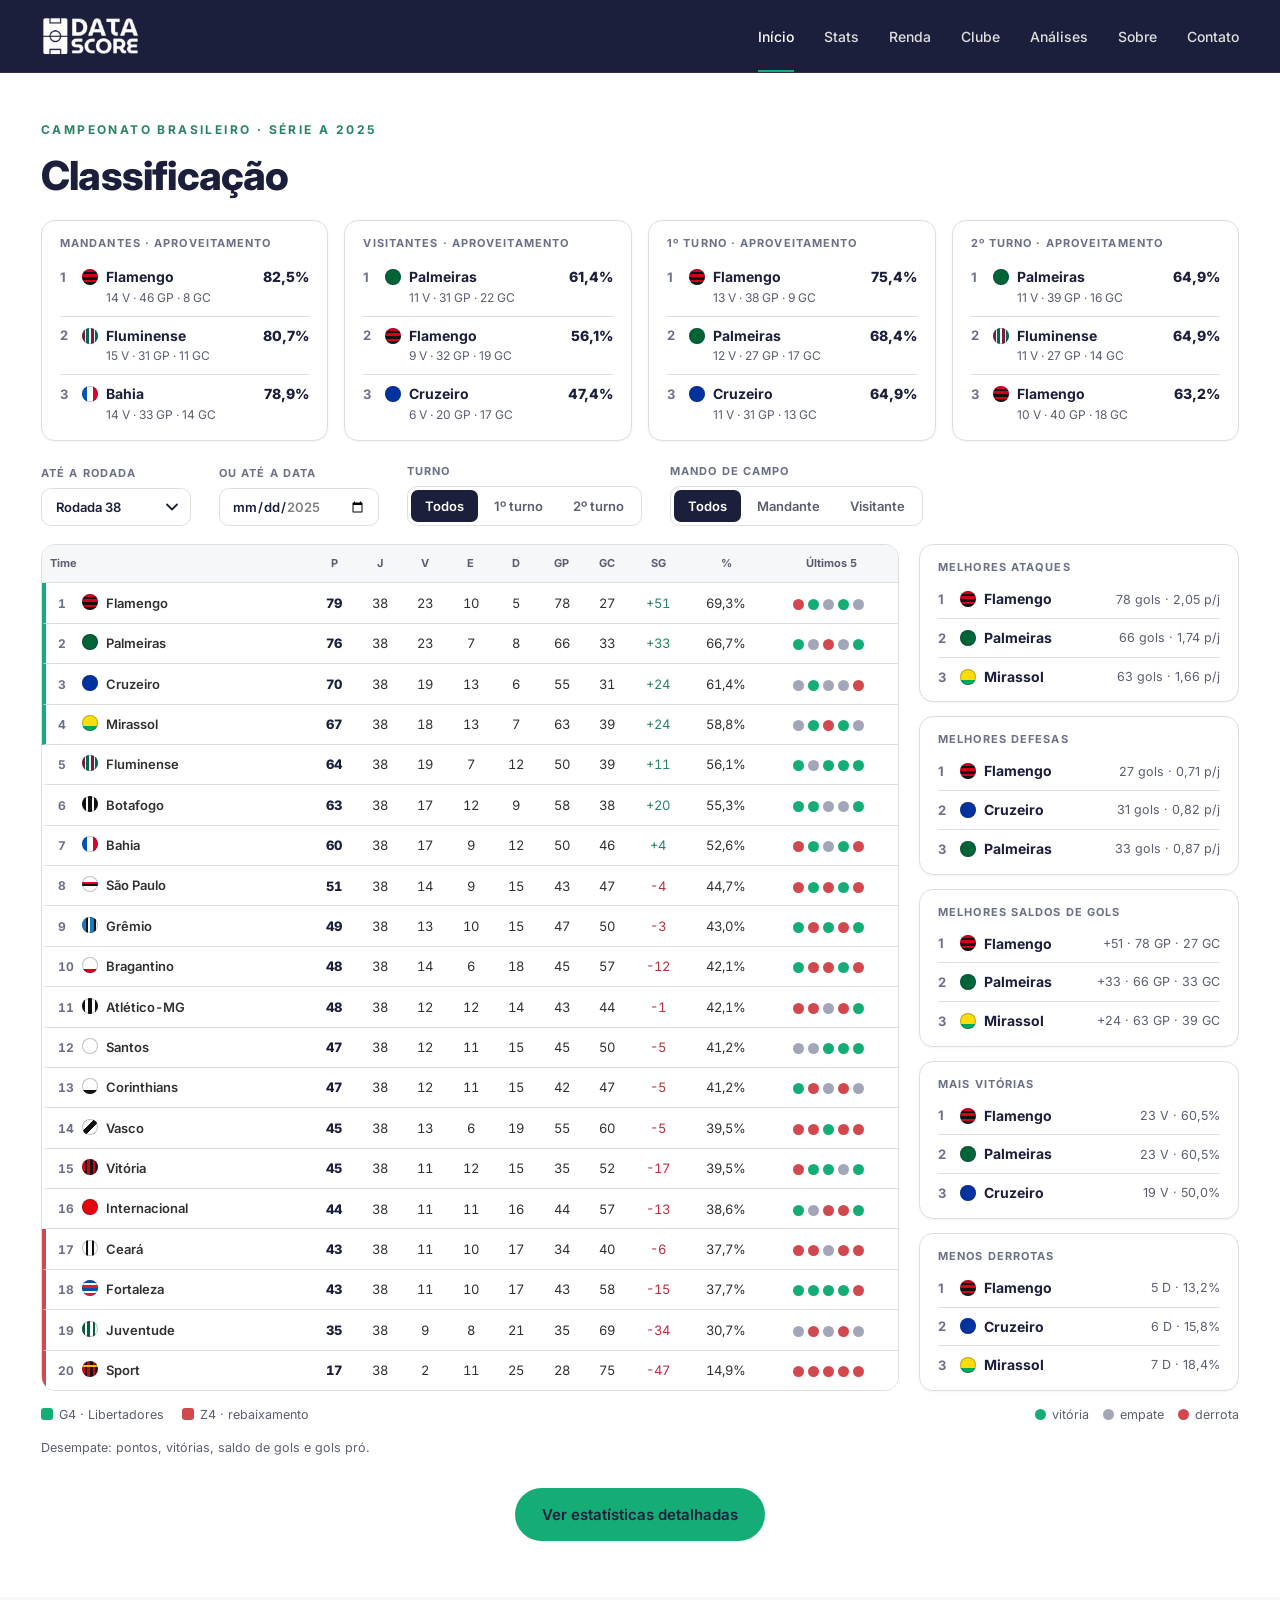
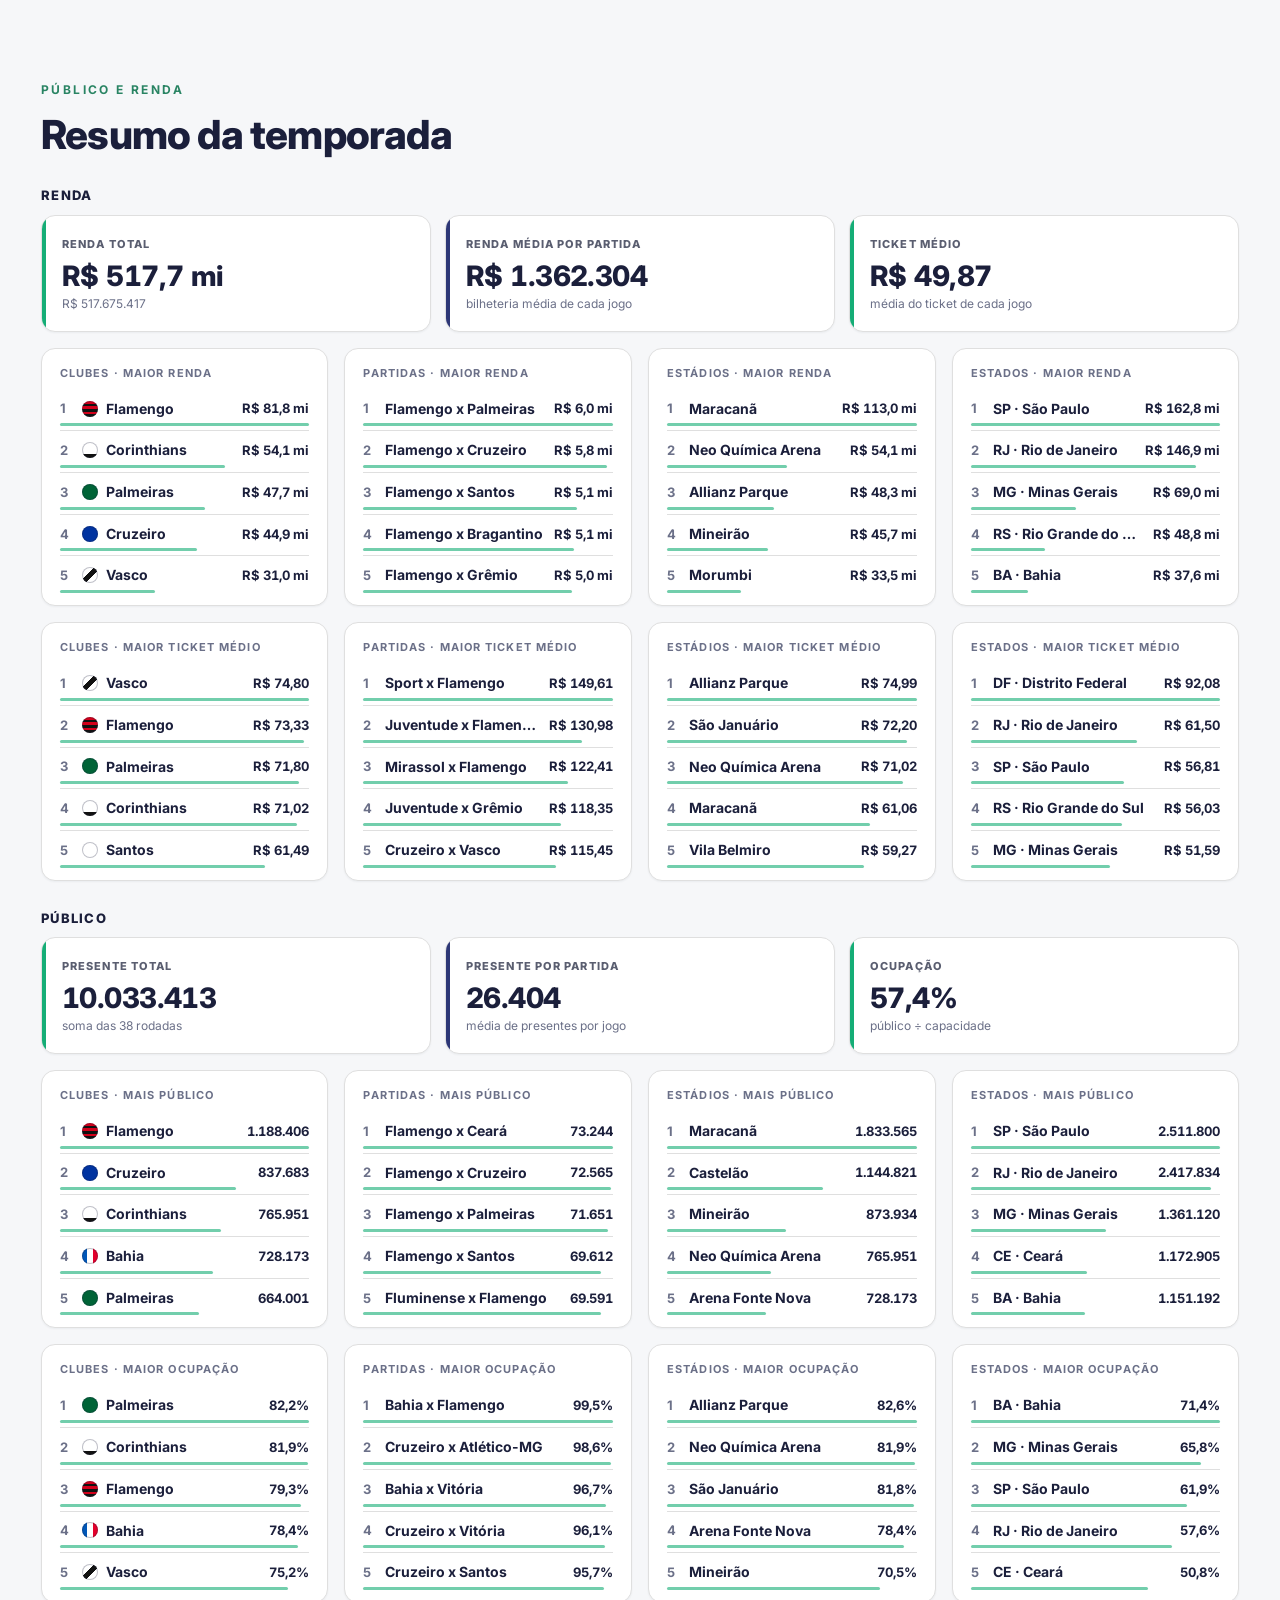
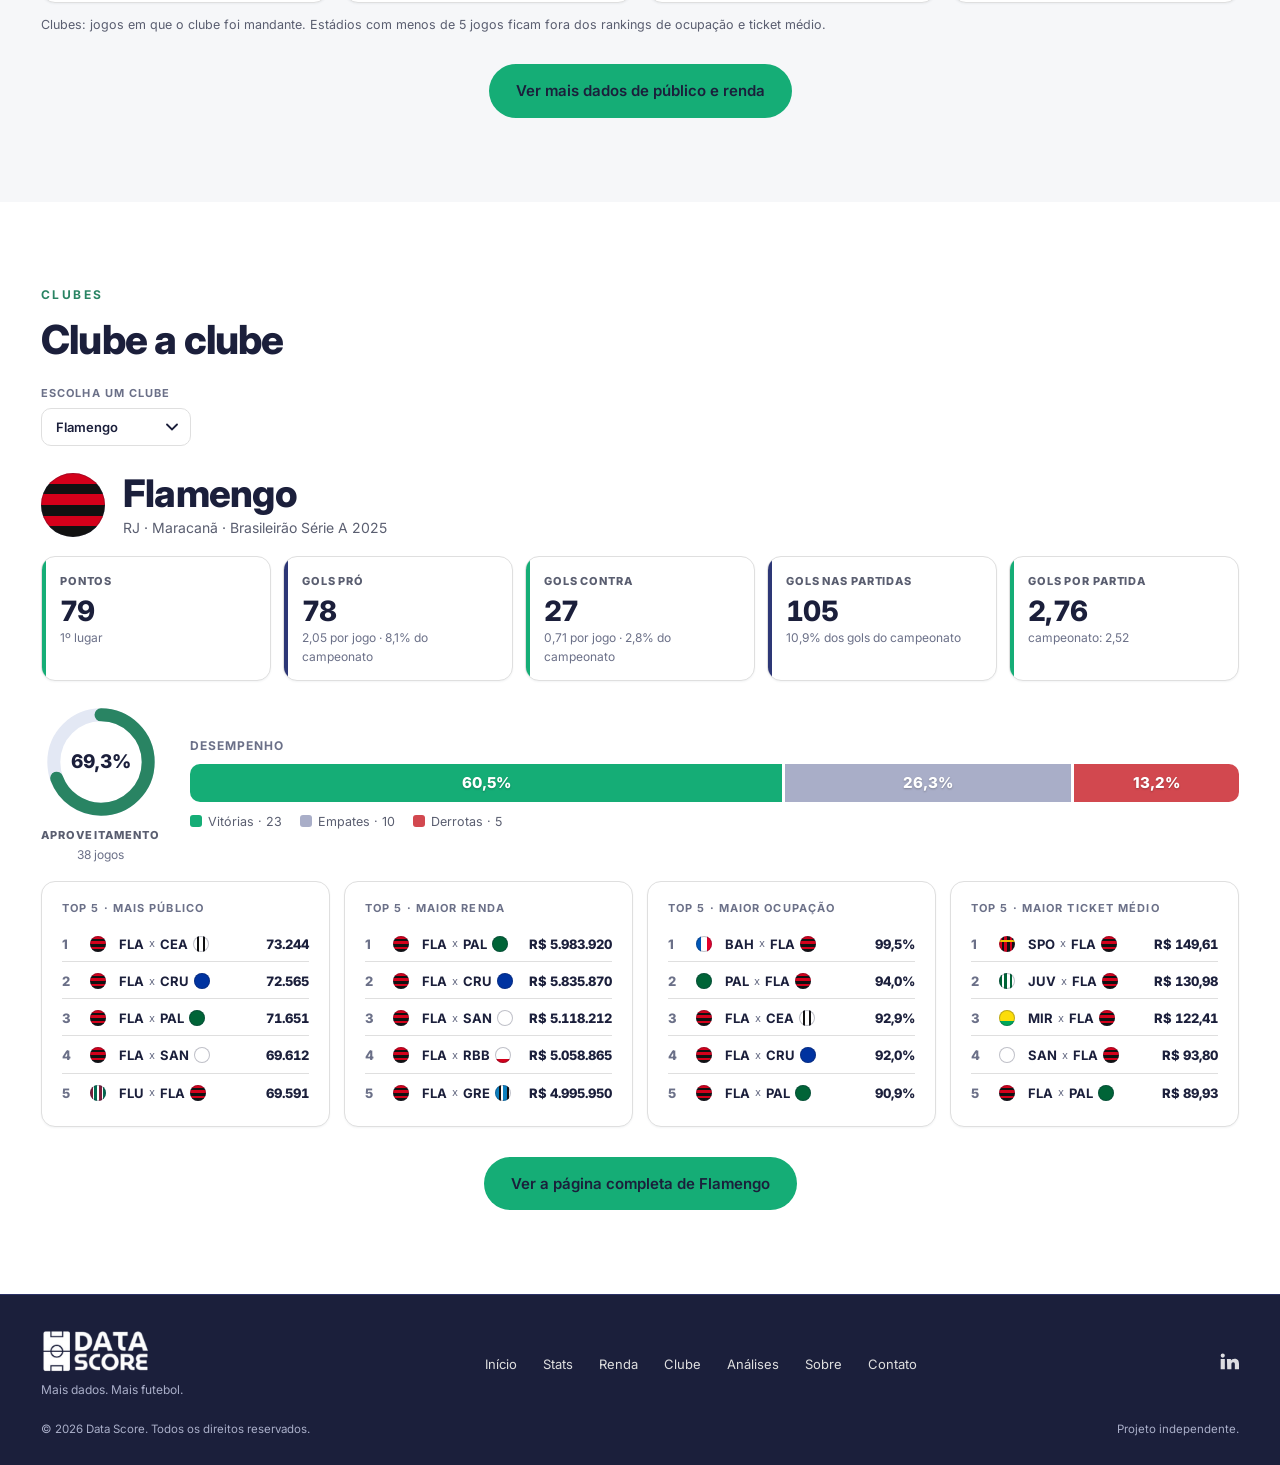
==== commit 79d6c6fc: "Add files via upload" ====
--- a/index.html
+++ b/index.html
@@ -1,4 +1,4 @@
-<!doctype html><html lang="pt-BR"><head><meta charset="utf-8"><meta name="viewport" content="width=device-width,initial-scale=1"><title>Data Score — Dados que revelam o jogo</title><meta name="description" content="Classificação do Brasileirão Série A 2025 com filtros por rodada, data, turno e mando, e resumo de público e renda."><meta name="theme-color" content="#1B1F3B"><meta property="og:title" content="Data Score — Dados que revelam o jogo"><meta property="og:description" content="Classificação do Brasileirão Série A 2025 com filtros por rodada, data, turno e mando, e resumo de público e renda."><meta property="og:type" content="website"><link rel="icon" type="image/png" href="assets/favicon.png"><link rel="apple-touch-icon" href="assets/favicon.png"><link rel="preconnect" href="https://fonts.googleapis.com"><link rel="preconnect" href="https://fonts.gstatic.com" crossorigin><link href="https://fonts.googleapis.com/css2?family=Inter:wght@400;500;600;700;800&display=swap" rel="stylesheet"><link rel="stylesheet" href="assets/style.css"></head><body><header class="site-header"><div class="wrap"><a class="logo" href="index.html" aria-label="Data Score — início"><img src="assets/logo.png" width="100" height="40" alt="Data Score"></a><nav class="nav" aria-label="Principal"><a href="index.html" class="on" aria-current="page">Início</a><a href="stats.html">Stats</a><a href="renda.html">Renda</a><a href="clube.html">Clube</a><a href="sobre.html">Sobre</a><a href="contato.html">Contato</a></nav><button class="burger" type="button" aria-label="Abrir menu" aria-expanded="false">☰</button></div></header><main>
+<!doctype html><html lang="pt-BR"><head><meta charset="utf-8"><meta name="viewport" content="width=device-width,initial-scale=1"><title>Data Score — Dados que revelam o jogo</title><meta name="description" content="Classificação do Brasileirão Série A 2025 com filtros por rodada, data, turno e mando, e resumo de público e renda."><meta name="theme-color" content="#1B1F3B"><meta property="og:title" content="Data Score — Dados que revelam o jogo"><meta property="og:description" content="Classificação do Brasileirão Série A 2025 com filtros por rodada, data, turno e mando, e resumo de público e renda."><meta property="og:type" content="website"><link rel="icon" type="image/png" href="assets/favicon.png"><link rel="apple-touch-icon" href="assets/favicon.png"><link rel="preconnect" href="https://fonts.googleapis.com"><link rel="preconnect" href="https://fonts.gstatic.com" crossorigin><link href="https://fonts.googleapis.com/css2?family=Inter:wght@400;500;600;700;800&display=swap" rel="stylesheet"><link rel="stylesheet" href="assets/style.css?v=202611041330"></head><body><header class="site-header"><div class="wrap"><a class="logo" href="index.html" aria-label="Data Score — início"><img src="assets/logo.png" width="100" height="40" alt="Data Score"></a><nav class="nav" aria-label="Principal"><a href="index.html" class="on" aria-current="page">Início</a><a href="stats.html">Stats</a><a href="renda.html">Renda</a><a href="clube.html">Clube</a><a href="ibf.html">Análises</a><a href="sobre.html">Sobre</a><a href="contato.html">Contato</a></nav><button class="burger" type="button" aria-label="Abrir menu" aria-expanded="false">☰</button></div></header><main>
 <section class="sec" id="classificacao" style="padding:48px 0 56px"><div class="wrap">
 <div class="kicker">Campeonato Brasileiro · Série A 2025</div>
 <h2>Classificação</h2>
@@ -44,4 +44,4 @@
 <div class="filters"><div class="fgroup"><label class="flabel" for="ch-sel">Escolha um clube</label><select class="sel" id="ch-sel"></select></div></div>
 <div id="club-home"></div>
 </div></section>
-</main><footer class="site-footer"><div class="wrap"><div class="foot-top"><div><a class="logo" href="index.html" aria-label="Data Score — início"><img src="assets/logo.png" width="100" height="40" alt="Data Score"></a><div class="tag">Mais dados. Mais futebol.</div></div><nav class="foot-nav" aria-label="Rodapé"><a href="index.html">Início</a><a href="stats.html">Stats</a><a href="renda.html">Renda</a><a href="clube.html">Clube</a><a href="sobre.html">Sobre</a><a href="contato.html">Contato</a></nav><div class="foot-soc"><a href="https://www.linkedin.com/in/jvictorarj" target="_blank" rel="noopener" aria-label="LinkedIn"><svg viewBox="0 0 24 24" fill="currentColor" aria-hidden="true"><path d="M4.500 3A2.500 2.500 0 1 0 4.500 8 2.500 2.500 0 0 0 4.500 3zM2 9.500h5V22H2zM9.500 9.500h4.800v1.800h.1c.7-1.200 2.300-2.100 4.200-2.100 4.500 0 5.400 2.900 5.400 6.700V22h-5v-5.500c0-1.400 0-3.100-1.900-3.100s-2.200 1.500-2.200 3V22h-5z"/></svg></a></div></div><div class="foot-bot"><span>© 2026 Data Score. Todos os direitos reservados.</span><span>Projeto independente.</span></div></div></footer><script src="assets/data.js"></script><script src="assets/app.js"></script></body></html>+</main><footer class="site-footer"><div class="wrap"><div class="foot-top"><div><a class="logo" href="index.html" aria-label="Data Score — início"><img src="assets/logo.png" width="100" height="40" alt="Data Score"></a><div class="tag">Mais dados. Mais futebol.</div></div><nav class="foot-nav" aria-label="Rodapé"><a href="index.html">Início</a><a href="stats.html">Stats</a><a href="renda.html">Renda</a><a href="clube.html">Clube</a><a href="ibf.html">Análises</a><a href="sobre.html">Sobre</a><a href="contato.html">Contato</a></nav><div class="foot-soc"><a href="https://www.linkedin.com/in/jvictorarj" target="_blank" rel="noopener" aria-label="LinkedIn"><svg viewBox="0 0 24 24" fill="currentColor" aria-hidden="true"><path d="M4.500 3A2.500 2.500 0 1 0 4.500 8 2.500 2.500 0 0 0 4.500 3zM2 9.500h5V22H2zM9.500 9.500h4.800v1.800h.1c.7-1.200 2.300-2.100 4.200-2.100 4.500 0 5.400 2.900 5.400 6.700V22h-5v-5.500c0-1.400 0-3.100-1.900-3.100s-2.200 1.500-2.200 3V22h-5z"/></svg></a></div></div><div class="foot-bot"><span>© 2026 Data Score. Todos os direitos reservados.</span><span>Projeto independente.</span></div></div></footer><script src="assets/charts.js?v=202611041330"></script><script src="assets/data.js?v=202611041330"></script><script src="assets/app.js?v=202611041330"></script></body></html>
--- a/assets/style.css
+++ b/assets/style.css
@@ -660,3 +660,55 @@
 .grow.sel .gs .sc{background:#fff}
 .glist .gdet{margin:2px 0 6px;border-color:#2D3776}
 @media(max-width:480px){.grow{grid-template-columns:28px minmax(0,1fr)}.grow .gd{display:none}.grow .res{grid-column:2;justify-self:start}}
+
+/* ===== início v3 ===== */
+.st-grid{align-items:stretch}
+.st-main{display:flex;flex-direction:column}
+.st-main>.tbl-box{flex:1}
+.asd{grid-auto-rows:1fr}
+.asd>div{display:flex;flex-direction:column;padding-bottom:6px}
+.asd ol{flex:1;display:flex;flex-direction:column;margin-top:4px}
+.asd li{flex:1;align-items:center}
+@media(max-width:1180px){.asd{grid-auto-rows:auto}}
+.zleg{margin-top:14px}
+h3.grp{font-size:13px;font-weight:800;letter-spacing:.1em;text-transform:uppercase;color:var(--ink);margin:30px 0 12px}
+.kpis.three{grid-template-columns:repeat(3,minmax(0,1fr))}
+.kpis.three .kv{font-size:clamp(22px,2.2vw,30px)}
+@media(max-width:700px){.kpis.three{grid-template-columns:1fr}}
+.r10{margin-top:16px}
+.rbox .flabel{white-space:normal}
+#club-home{margin-top:8px}
+#clubes .filters{margin-bottom:0}
+.st-main>.tbl-box{display:flex;flex-direction:column}
+.st-main>.tbl-box>.tbl-scroll{flex:1;display:flex}
+.st-main table.st{height:100%}
+@media(max-width:1180px){.st-main table.st{height:auto}}
+#club-home{margin-top:26px}
+
+/* ===== ajustes 18h ===== */
+.ov-grid.c5{grid-template-columns:repeat(5,minmax(0,1fr))}
+@media(max-width:1180px){.ov-grid.c5{grid-template-columns:repeat(3,minmax(0,1fr))}}
+@media(max-width:700px){.ov-grid.c5{grid-template-columns:repeat(2,minmax(0,1fr))}}
+.perf{display:flex;align-items:center;gap:30px;margin:22px 0 0}
+.pf-ring{flex:none;display:flex;flex-direction:column;align-items:center;text-align:center;gap:2px}
+.pf-l{font-size:11px;font-weight:800;letter-spacing:.1em;text-transform:uppercase;color:var(--text-2);margin-top:4px}
+.pf-s{font-size:12px;color:var(--gray-ink)}
+.pf-bar{flex:1;min-width:0}
+.pf-bar .ov-bh{margin:0 0 8px}
+.pf-bar .tow-bar{margin-top:0}
+@media(max-width:600px){.perf{flex-direction:column;align-items:stretch;gap:16px}.pf-ring{align-self:center}}
+.rg5{display:grid;grid-template-columns:minmax(0,3fr) minmax(0,2fr);gap:14px;margin-top:12px;align-items:stretch}
+@media(max-width:900px){.rg5{grid-template-columns:1fr}}
+.brow{margin-top:13px}
+.brow .bh{display:flex;justify-content:space-between;gap:10px;font-size:13.5px;color:var(--text-2)}
+.brow .bh b{color:var(--ink);font-variant-numeric:tabular-nums;white-space:nowrap}
+.brow .bt{height:9px;border-radius:999px;background:#ECEDF2;overflow:hidden;margin-top:6px}
+.brow .bt i{display:block;height:100%;border-radius:999px}
+.sub0{font-size:12.5px;color:var(--gray-ink);margin:6px 0 4px}
+.gtile{display:flex;align-items:center;gap:16px;background:var(--off);border-left:5px solid #A9AEC8;border-radius:12px;padding:16px 18px;margin-top:12px}
+.gtile .gn{font-size:40px;font-weight:800;color:var(--ink);line-height:1;min-width:48px;font-variant-numeric:tabular-nums}
+.gtile .gl{font-size:14px;font-weight:700;color:var(--ink)}
+.gtile .gs2{font-size:12.5px;color:var(--gray-ink);margin-top:2px}
+.grow .gs{display:grid;grid-template-columns:minmax(0,1fr) auto minmax(0,1fr);align-items:center;gap:10px}
+.grow .gs .tnm.l{justify-content:flex-start}
+.grow .gs .tnm.r{justify-content:flex-end}
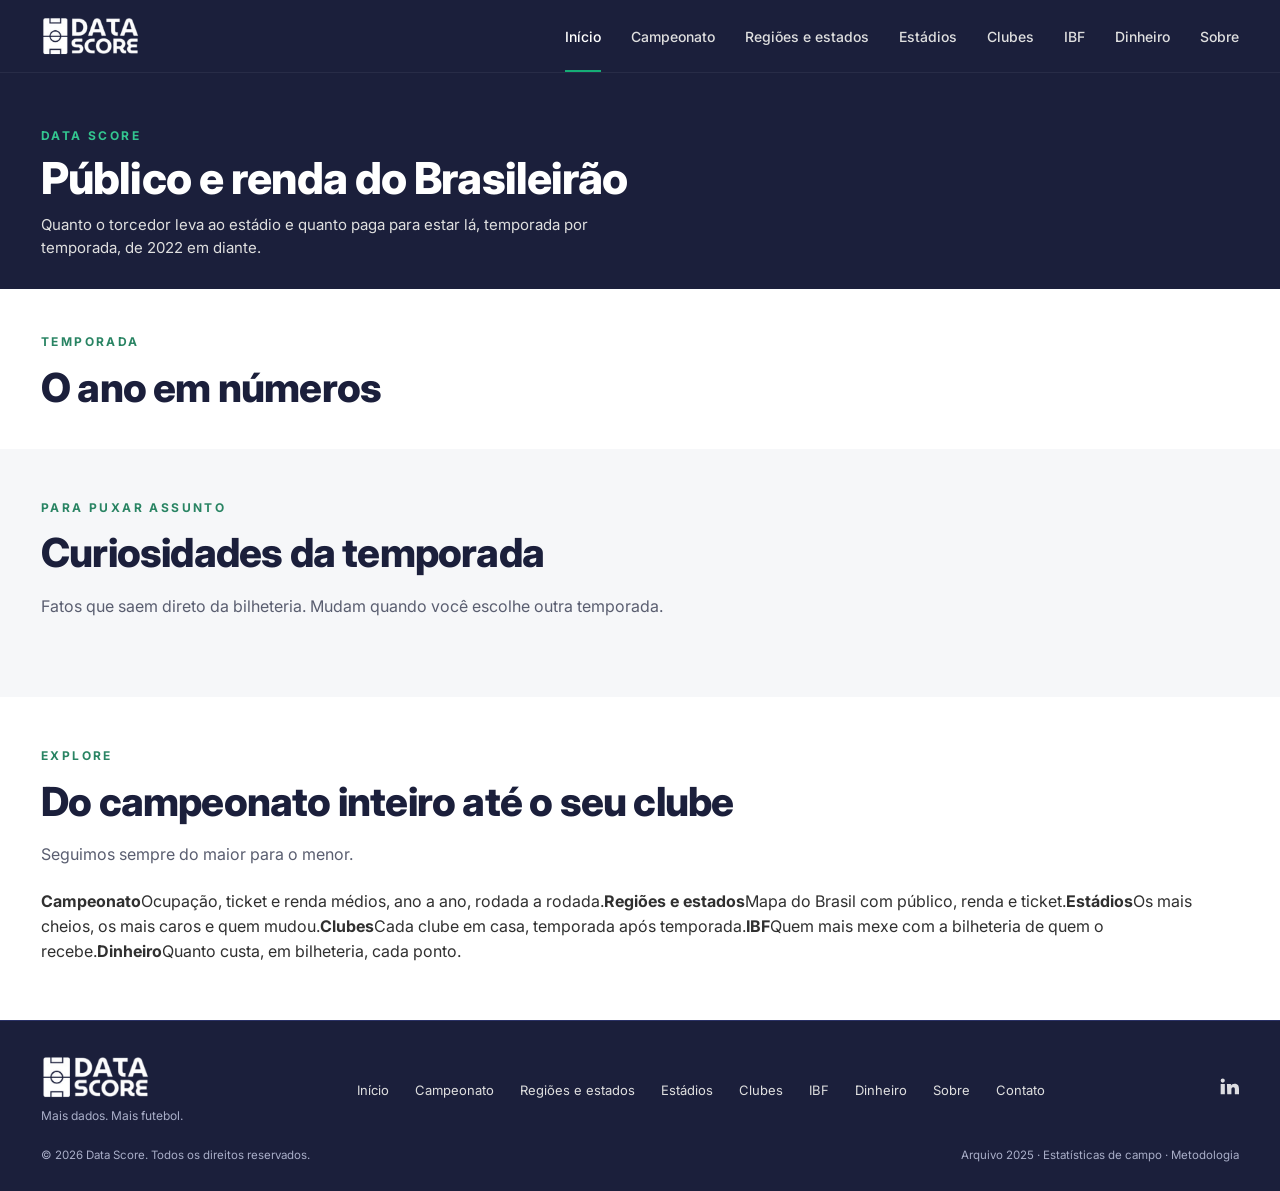
==== commit 5113075a: "Add files via upload" ====
--- a/index.html
+++ b/index.html
@@ -1,47 +1 @@
-<!doctype html><html lang="pt-BR"><head><meta charset="utf-8"><meta name="viewport" content="width=device-width,initial-scale=1"><title>Data Score — Dados que revelam o jogo</title><meta name="description" content="Classificação do Brasileirão Série A 2025 com filtros por rodada, data, turno e mando, e resumo de público e renda."><meta name="theme-color" content="#1B1F3B"><meta property="og:title" content="Data Score — Dados que revelam o jogo"><meta property="og:description" content="Classificação do Brasileirão Série A 2025 com filtros por rodada, data, turno e mando, e resumo de público e renda."><meta property="og:type" content="website"><link rel="icon" type="image/png" href="assets/favicon.png"><link rel="apple-touch-icon" href="assets/favicon.png"><link rel="preconnect" href="https://fonts.googleapis.com"><link rel="preconnect" href="https://fonts.gstatic.com" crossorigin><link href="https://fonts.googleapis.com/css2?family=Inter:wght@400;500;600;700;800&display=swap" rel="stylesheet"><link rel="stylesheet" href="assets/style.css?v=202611041330"></head><body><header class="site-header"><div class="wrap"><a class="logo" href="index.html" aria-label="Data Score — início"><img src="assets/logo.png" width="100" height="40" alt="Data Score"></a><nav class="nav" aria-label="Principal"><a href="index.html" class="on" aria-current="page">Início</a><a href="stats.html">Stats</a><a href="renda.html">Renda</a><a href="clube.html">Clube</a><a href="ibf.html">Análises</a><a href="sobre.html">Sobre</a><a href="contato.html">Contato</a></nav><button class="burger" type="button" aria-label="Abrir menu" aria-expanded="false">☰</button></div></header><main>
-<section class="sec" id="classificacao" style="padding:48px 0 56px"><div class="wrap">
-<div class="kicker">Campeonato Brasileiro · Série A 2025</div>
-<h2>Classificação</h2>
-<div class="hl4" aria-live="polite">
-<div><div class="flabel">Mandantes · aproveitamento</div><ol id="hl-home"></ol></div><div><div class="flabel">Visitantes · aproveitamento</div><ol id="hl-away"></ol></div><div><div class="flabel">1º turno · aproveitamento</div><ol id="hl-t1"></ol></div><div><div class="flabel">2º turno · aproveitamento</div><ol id="hl-t2"></ol></div>
-</div>
-<div class="filters">
-<div class="fgroup"><label class="flabel" for="st-rod">Até a rodada</label><select class="sel" id="st-rod"></select></div>
-<div class="fgroup"><label class="flabel" for="st-date">Ou até a data</label><div class="datebox"><input class="sel" type="date" id="st-date"><button type="button" class="lnk" id="st-date-x" hidden>Limpar</button></div></div>
-<div class="fgroup"><span class="flabel" id="fl-turno">Turno</span><div class="seg" role="group" aria-labelledby="fl-turno" data-seg="turno"><button type="button" class="on" data-v="todos">Todos</button><button type="button" data-v="1">1º turno</button><button type="button" data-v="2">2º turno</button></div></div>
-<div class="fgroup"><span class="flabel" id="fl-mando">Mando de campo</span><div class="seg" role="group" aria-labelledby="fl-mando" data-seg="mando"><button type="button" class="on" data-v="todos">Todos</button><button type="button" data-v="casa">Mandante</button><button type="button" data-v="fora">Visitante</button></div></div>
-</div>
-<div class="st-grid"><div class="st-main">
-<div class="tbl-box"><div class="tbl-scroll"><table class="st" id="st-table"><caption class="sr">Classificação do Campeonato Brasileiro Série A 2025</caption><thead><tr><th scope="col">Time</th><th scope="col" title="Pontos">P</th><th scope="col" title="Jogos">J</th><th scope="col" title="Vitórias">V</th><th scope="col" title="Empates">E</th><th scope="col" title="Derrotas">D</th><th scope="col" title="Gols pró">GP</th><th scope="col" title="Gols contra">GC</th><th scope="col" title="Saldo de gols">SG</th><th scope="col" title="Aproveitamento">%</th><th scope="col" title="Últimos 5 jogos, do mais antigo ao mais recente">Últimos 5</th></tr></thead><tbody></tbody></table></div></div>
-</div>
-<aside class="asd" aria-live="polite"><div><div class="flabel">Melhores ataques</div><ol id="st-atk"></ol></div><div><div class="flabel">Melhores defesas</div><ol id="st-def"></ol></div><div><div class="flabel">Melhores saldos de gols</div><ol id="st-sg"></ol></div><div><div class="flabel">Mais vitórias</div><ol id="st-v"></ol></div><div><div class="flabel">Menos derrotas</div><ol id="st-d"></ol></div></aside></div>
-<div class="zleg" id="st-zleg"><span><i style="background:var(--green)"></i>G4 · Libertadores</span><span><i style="background:#D2484F"></i>Z4 · rebaixamento</span><span class="fleg"><b class="fd w"></b>vitória<b class="fd e"></b>empate<b class="fd l"></b>derrota</span></div>
-<p class="note">Desempate: pontos, vitórias, saldo de gols e gols pró.</p>
-
-<p class="cta"><a class="btn btn-primary" href="stats.html">Ver estatísticas detalhadas</a></p>
-</div></section>
-
-<section class="sec alt" id="publico-renda"><div class="wrap">
-<div class="kicker">Público e renda</div>
-<h2>Resumo da temporada</h2>
-<h3 class="grp">Renda</h3>
-<div class="kpis three">
-<div class="kpi"><div class="kl">Renda total</div><div class="kv" data-kpi="renda_total" data-f="brlc">—</div><div class="ks"><span data-kpi="renda_total" data-f="brlfull"></span></div></div><div class="kpi"><div class="kl">Renda média por partida</div><div class="kv" data-kpi="renda_media" data-f="brlfull">—</div><div class="ks">bilheteria média de cada jogo</div></div><div class="kpi"><div class="kl">Ticket médio</div><div class="kv" data-kpi="ticket_medio" data-f="brl">—</div><div class="ks">média do ticket de cada jogo</div></div>
-</div>
-<div class="r10" id="rt-renda"></div>
-<h3 class="grp">Público</h3>
-<div class="kpis three">
-<div class="kpi"><div class="kl">Presente total</div><div class="kv" data-kpi="publico_total" data-f="int">—</div><div class="ks">soma das 38 rodadas</div></div><div class="kpi"><div class="kl">Presente por partida</div><div class="kv" data-kpi="media_presenca" data-f="int">—</div><div class="ks">média de presentes por jogo</div></div><div class="kpi"><div class="kl">Ocupação</div><div class="kv" data-kpi="ocupacao" data-f="pct">—</div><div class="ks">público ÷ capacidade</div></div>
-</div>
-<div class="r10" id="rt-publico"></div>
-<p class="rnote">Clubes: jogos em que o clube foi mandante. Estádios com menos de 5 jogos ficam fora dos rankings de ocupação e ticket médio.</p>
-<p class="cta"><a class="btn btn-primary" href="renda.html">Ver mais dados de público e renda</a></p>
-</div></section>
-
-<section class="sec" id="clubes"><div class="wrap">
-<div class="kicker">Clubes</div>
-<h2>Clube a clube</h2>
-<div class="filters"><div class="fgroup"><label class="flabel" for="ch-sel">Escolha um clube</label><select class="sel" id="ch-sel"></select></div></div>
-<div id="club-home"></div>
-</div></section>
-</main><footer class="site-footer"><div class="wrap"><div class="foot-top"><div><a class="logo" href="index.html" aria-label="Data Score — início"><img src="assets/logo.png" width="100" height="40" alt="Data Score"></a><div class="tag">Mais dados. Mais futebol.</div></div><nav class="foot-nav" aria-label="Rodapé"><a href="index.html">Início</a><a href="stats.html">Stats</a><a href="renda.html">Renda</a><a href="clube.html">Clube</a><a href="ibf.html">Análises</a><a href="sobre.html">Sobre</a><a href="contato.html">Contato</a></nav><div class="foot-soc"><a href="https://www.linkedin.com/in/jvictorarj" target="_blank" rel="noopener" aria-label="LinkedIn"><svg viewBox="0 0 24 24" fill="currentColor" aria-hidden="true"><path d="M4.500 3A2.500 2.500 0 1 0 4.500 8 2.500 2.500 0 0 0 4.500 3zM2 9.500h5V22H2zM9.500 9.500h4.800v1.800h.1c.7-1.200 2.300-2.100 4.200-2.100 4.500 0 5.400 2.900 5.400 6.700V22h-5v-5.500c0-1.400 0-3.100-1.900-3.100s-2.200 1.500-2.200 3V22h-5z"/></svg></a></div></div><div class="foot-bot"><span>© 2026 Data Score. Todos os direitos reservados.</span><span>Projeto independente.</span></div></div></footer><script src="assets/charts.js?v=202611041330"></script><script src="assets/data.js?v=202611041330"></script><script src="assets/app.js?v=202611041330"></script></body></html>+<!doctype html><html lang="pt-BR"><head><meta charset="utf-8"><meta name="viewport" content="width=device-width,initial-scale=1"><title>Data Score — Público e renda do Brasileirão</title><meta name="description" content="Público, renda, ocupação e ticket médio do Brasileirão Série A, temporada por temporada, por campeonato, região, estado, estádio e clube."><meta name="theme-color" content="#1B1F3B"><meta property="og:title" content="Data Score — Público e renda do Brasileirão"><meta property="og:description" content="Público, renda, ocupação e ticket médio do Brasileirão Série A, temporada por temporada, por campeonato, região, estado, estádio e clube."><meta property="og:type" content="website"><link rel="icon" type="image/png" href="assets/favicon.png"><link rel="apple-touch-icon" href="assets/favicon.png"><link rel="preconnect" href="https://fonts.googleapis.com"><link rel="preconnect" href="https://fonts.gstatic.com" crossorigin><link href="https://fonts.googleapis.com/css2?family=Inter:wght@400;500;600;700;800&display=swap" rel="stylesheet"><link rel="stylesheet" href="assets/style.css?v=202611042100"></head><body data-page="home"><header class="site-header"><div class="wrap"><a class="logo" href="index.html" aria-label="Data Score — início"><img src="assets/logo.png" width="100" height="40" alt="Data Score"></a><nav class="nav" aria-label="Principal"><a href="index.html" class="on" aria-current="page">Início</a><a href="campeonato.html">Campeonato</a><a href="estados.html">Regiões e estados</a><a href="estadios.html">Estádios</a><a href="clubes.html">Clubes</a><a href="ibf.html">IBF</a><a href="financeiro.html">Dinheiro</a><a href="sobre.html">Sobre</a></nav><button class="burger" type="button" aria-label="Abrir menu" aria-expanded="false">☰</button></div></header><main><section class="page-head dark" style="padding-bottom:30px"><div class="wrap"><div class="kicker" style="color:#33C690">Data Score</div><h1>Público e renda do Brasileirão</h1><p>Quanto o torcedor leva ao estádio e quanto paga para estar lá, temporada por temporada, de 2022 em diante.</p><div id="yearbar"></div></div></section><section class="sec" style="padding:44px 0 20px"><div class="wrap"><div class="kicker">Temporada <span id="home-ano"></span></div><h2>O ano em números</h2><div id="home-partial"></div><div class="kpis" id="home-kpis" style="grid-template-columns:repeat(4,minmax(0,1fr))"></div></div></section><section class="sec alt" id="manchetes" style="padding:50px 0 56px"><div class="wrap"><div class="kicker">Para puxar assunto</div><h2>Curiosidades da temporada</h2><p class="sub" style="max-width:760px;margin-bottom:22px">Fatos que saem direto da bilheteria. Mudam quando você escolhe outra temporada.</p><div class="news-grid" id="home-news"></div></div></section><section class="sec" id="caminhos" style="padding:50px 0 56px"><div class="wrap"><div class="kicker">Explore</div><h2>Do campeonato inteiro até o seu clube</h2><p class="sub" style="max-width:760px;margin-bottom:22px">Seguimos sempre do maior para o menor.</p><div class="tiles"><a class="tile" href="campeonato.html"><b>Campeonato</b><span>Ocupação, ticket e renda médios, ano a ano, rodada a rodada.</span></a><a class="tile" href="estados.html"><b>Regiões e estados</b><span>Mapa do Brasil com público, renda e ticket.</span></a><a class="tile" href="estadios.html"><b>Estádios</b><span>Os mais cheios, os mais caros e quem mudou.</span></a><a class="tile" href="clubes.html"><b>Clubes</b><span>Cada clube em casa, temporada após temporada.</span></a><a class="tile" href="ibf.html"><b>IBF</b><span>Quem mais mexe com a bilheteria de quem o recebe.</span></a><a class="tile" href="financeiro.html"><b>Dinheiro</b><span>Quanto custa, em bilheteria, cada ponto.</span></a></div></div></section></main><footer class="site-footer"><div class="wrap"><div class="foot-top"><div><a class="logo" href="index.html" aria-label="Data Score — início"><img src="assets/logo.png" width="100" height="40" alt="Data Score"></a><div class="tag">Mais dados. Mais futebol.</div></div><nav class="foot-nav" aria-label="Rodapé"><a href="index.html">Início</a><a href="campeonato.html">Campeonato</a><a href="estados.html">Regiões e estados</a><a href="estadios.html">Estádios</a><a href="clubes.html">Clubes</a><a href="ibf.html">IBF</a><a href="financeiro.html">Dinheiro</a><a href="sobre.html">Sobre</a><a href="contato.html">Contato</a></nav><div class="foot-soc"><a href="https://www.linkedin.com/in/jvictorarj" target="_blank" rel="noopener" aria-label="LinkedIn"><svg viewBox="0 0 24 24" fill="currentColor" aria-hidden="true"><path d="M4.500 3A2.500 2.500 0 1 0 4.500 8 2.500 2.500 0 0 0 4.500 3zM2 9.500h5V22H2zM9.500 9.500h4.800v1.800h.1c.7-1.200 2.300-2.100 4.200-2.100 4.500 0 5.400 2.900 5.400 6.700V22h-5v-5.500c0-1.400 0-3.100-1.900-3.100s-2.200 1.500-2.200 3V22h-5z"/></svg></a></div></div><div class="foot-bot"><span>© 2026 Data Score. Todos os direitos reservados.</span><span><a href="stats.html">Arquivo 2025 · Estatísticas de campo</a> · <a href="metodologia.html">Metodologia</a></span></div></div></footer><script src="assets/charts.js?v=202611042100"></script><script src="assets/anos.js?v=202611042100"></script><script src="assets/brasil.js?v=202611042100"></script><script src="assets/lib.js?v=202611042100"></script><script src="assets/pg1.js?v=202611042100"></script><script src="assets/pg2.js?v=202611042100"></script><script src="assets/pg.js?v=202611042100"></script></body></html>
--- a/assets/style.css
+++ b/assets/style.css
@@ -712,3 +712,100 @@
 .grow .gs{display:grid;grid-template-columns:minmax(0,1fr) auto minmax(0,1fr);align-items:center;gap:10px}
 .grow .gs .tnm.l{justify-content:flex-start}
 .grow .gs .tnm.r{justify-content:flex-end}
+
+/* ===== análises (IBF, estados, custos) ===== */
+.ansub{display:flex;flex-wrap:wrap;gap:6px;margin-top:22px}
+.ansub a{color:#DFDFDF;font-size:13.5px;font-weight:700;padding:9px 16px;border:1px solid #3A4380;border-radius:999px}
+.ansub a:hover{color:#fff;border-color:#8B96E0}
+.ansub a.on{background:var(--green);border-color:var(--green);color:var(--ink)}
+.page-head.dark .kicker{margin-bottom:8px}
+.cn{display:inline-flex;align-items:center;gap:0;white-space:nowrap}
+.cn .tdot{margin-right:8px}
+.cn em{font-style:normal;color:var(--gray-ink);margin:0 6px;font-weight:600}
+.cn b{font-weight:700}
+.cn b+.tdot{margin:0 0 0 8px}
+.mv.three{grid-template-columns:repeat(3,minmax(0,1fr))}
+.map-grid{display:grid;grid-template-columns:minmax(0,1.05fr) minmax(0,1fr);gap:22px;align-items:start;margin-top:8px}
+.map-box{background:#fff;border:1px solid var(--line);border-radius:var(--radius);padding:16px 18px 14px;box-shadow:0 1px 2px rgba(27,31,59,.05)}
+.map-host svg.brmap{display:block;width:100%;max-height:640px;height:auto}
+.brmap path{transition:fill .15s}
+.maplg{display:flex;align-items:center;gap:10px;font-size:12px;color:var(--text-2);margin-top:8px;flex-wrap:wrap}
+.maplg i{display:block;width:170px;max-width:40%;height:10px;border-radius:5px}
+.maplg .na{margin-left:auto;display:inline-flex;align-items:center;gap:6px}
+.maplg .na i{width:14px;height:14px;border-radius:3px;background:#EEF0F5;border:1px solid var(--line)}
+.map-list{background:#fff;border:1px solid var(--line);border-radius:var(--radius);padding:18px 20px 16px;box-shadow:0 1px 2px rgba(27,31,59,.05);min-width:0}
+.reg-box{margin-top:22px;padding-top:16px;border-top:1px solid var(--line)}
+ol.barlist{list-style:none;margin:10px 0 0;padding:0;display:grid;gap:7px}
+ol.barlist li{display:grid;grid-template-columns:22px minmax(110px,170px) minmax(0,1fr) auto;gap:10px;align-items:center;font-size:13px}
+ol.barlist .bn{color:var(--gray-ink);font-weight:700;font-size:11.5px;text-align:right}
+ol.barlist .bl{display:flex;align-items:center;font-weight:600;color:var(--ink);white-space:nowrap;overflow:hidden;text-overflow:ellipsis}
+ol.barlist .bt{height:10px;background:#EEF0F5;border-radius:5px;overflow:hidden}
+ol.barlist .bt i{display:block;height:100%;border-radius:5px}
+ol.barlist .bv{font-variant-numeric:tabular-nums;color:var(--ink);font-weight:800;min-width:64px;text-align:right;white-space:nowrap}
+.an-plot svg{display:block;max-width:100%;overflow:visible}
+.an-plot .sp circle{transition:r .12s}
+.an-plot .sp:hover circle,.an-plot .sp:focus circle{stroke:var(--ink);stroke-width:2.5}
+.an-plot .sp:focus{outline:none}
+.an-lg{margin:4px 0 10px}
+.an-lg i{height:10px;width:10px;border-radius:50%}
+table.an-t th{cursor:default}
+table.an-t td:first-child{font-weight:600}
+table.an-t{min-width:560px}
+.fin-grid{display:grid;grid-template-columns:minmax(0,1fr) minmax(0,1fr);gap:14px;margin-top:6px}
+.fin-grid .mvb .tbl-box{margin-top:6px}
+#fin-root .kpis.three{margin-top:0}
+.fx{display:inline-block;font-size:11px;font-weight:800;padding:3px 10px;border-radius:999px;letter-spacing:.03em}
+.fx-elite{background:#D4F2E5;color:#0B6B4B}.fx-alto{background:#E4F6EE;color:#1B7A58}.fx-medio{background:#ECEEF5;color:#4B5070}.fx-baixo{background:#FBE5E6;color:#A12B31}
+.an-fx{margin:8px 0 14px}
+.an-fx .wk{display:inline-flex;align-items:center;gap:8px}
+.an-fx .wk s{display:inline-block;width:26px;height:0;border-top:3px solid #1B1F3B;opacity:.35;border-radius:2px}
+.ibf-list{display:grid;gap:0;background:#fff;border:1px solid var(--line);border-radius:var(--radius);padding:8px 18px;box-shadow:0 1px 2px rgba(27,31,59,.05)}
+.ibf-row{display:grid;grid-template-columns:34px minmax(130px,190px) minmax(0,1fr) 54px 64px;gap:14px;align-items:center;padding:10px 0;border-bottom:1px solid #EEF0F5;font-size:14px}
+.ibf-row:last-child{border-bottom:0}
+.ibf-row .rk{color:var(--gray-ink);font-weight:800;text-align:right;font-size:12.5px}
+.ibf-row .nm{display:flex;align-items:center;white-space:nowrap;overflow:hidden}
+.ibf-row .nm b{font-weight:700;color:var(--ink);overflow:hidden;text-overflow:ellipsis}
+.ibf-row .tr{position:relative;height:22px;background:#F4F5F9;border-radius:6px}
+.ibf-row .tr .base{position:absolute;left:33.333%;top:-3px;bottom:-3px;width:2px;background:#9AA0BC;border-radius:1px;z-index:2}
+.ibf-row .tr .bar{position:absolute;top:4px;bottom:4px;border-radius:4px}
+.ibf-row .tr .wsk{position:absolute;top:50%;height:0;border-top:3px solid #1B1F3B;opacity:.35;transform:translateY(-50%);border-radius:2px;z-index:1}
+.ibf-row .v{font-variant-numeric:tabular-nums;font-weight:800;color:var(--ink);text-align:right;font-size:15px}
+.mcell{display:flex;flex-direction:column;align-items:flex-end;gap:4px;min-width:90px}
+.mcell b{font-variant-numeric:tabular-nums;color:var(--ink);font-weight:700}
+.mbar{display:block;width:90px;height:6px;background:#EEF0F5;border-radius:3px;overflow:hidden}
+.mbar i{display:block;height:100%;border-radius:3px}
+table.an-dec th.sortable{cursor:pointer}
+table.an-dec th.sortable:hover{color:var(--ink)}
+.steps3{display:grid;grid-template-columns:repeat(3,minmax(0,1fr));gap:14px;margin-top:20px}
+.stp{background:#fff;border:1px solid var(--line);border-radius:var(--radius);padding:20px 22px 18px;box-shadow:0 1px 2px rgba(27,31,59,.05)}
+.stp span{display:inline-flex;align-items:center;justify-content:center;width:28px;height:28px;border-radius:50%;background:var(--ink);color:#fff;font-weight:800;font-size:13px;margin-bottom:10px}
+.stp h3{font-size:16px;font-weight:800;margin-bottom:8px}
+.stp p{font-size:13.5px;color:var(--text-2);margin:0;line-height:1.55}
+.formula{margin-top:16px;background:var(--ink);color:#fff;border-radius:var(--radius);padding:22px 26px;display:grid;grid-template-columns:auto 1fr;gap:6px 22px;align-items:center}
+.formula .ft{font-size:34px;font-weight:800;color:#33C690;letter-spacing:-.02em}
+.formula .fe{font-size:clamp(18px,2.2vw,26px);font-weight:700}
+.formula p{grid-column:1/-1;margin:6px 0 0;color:#DFDFDF;font-size:13.5px;line-height:1.55;max-width:900px}
+details.tech{margin-top:14px;background:#fff;border:1px solid var(--line);border-radius:var(--radius);padding:14px 20px}
+details.tech summary{cursor:pointer;font-weight:700;font-size:14px;color:var(--ink)}
+details.tech p{font-size:13.5px;color:var(--text-2);line-height:1.6;margin:10px 0 0}
+ol.rk3{list-style:none;margin:10px 0 0;padding:0}
+ol.rk3 li{display:grid;grid-template-columns:34px 1fr auto;gap:8px;align-items:center;padding:7px 0;border-bottom:1px solid #EEF0F5;font-size:13.5px}
+ol.rk3 li:first-child .p,ol.rk3 li:first-child .v{color:#15805a}
+ol.rk3 .p{color:var(--gray-ink);font-weight:700;font-size:12px}
+ol.rk3 .n{display:flex;align-items:center;font-weight:600;color:var(--ink)}
+ol.rk3 .v{font-weight:800;font-variant-numeric:tabular-nums;color:var(--ink)}
+table.rk.fe th.n{text-align:center;padding:6px 3px}
+table.rk.fe th.n .tdot{display:block;margin:0 auto 3px}
+table.rk.fe .fe-s{font-size:10px;font-weight:700;color:var(--gray-ink);letter-spacing:.02em}
+table.rk.fe td.n{text-align:center;padding:7px 3px}
+table.rk.fe tr.tot td{border-top:2px solid var(--line)}
+.lj-body .mv{margin-top:14px}
+.lj-body .lcard{margin-top:0}
+@media (max-width:1100px){.steps3{grid-template-columns:1fr}.map-grid{grid-template-columns:1fr}.mv.three{grid-template-columns:1fr}}
+@media (max-width:899px){.fin-grid{grid-template-columns:1fr}.ibf-row{grid-template-columns:26px minmax(0,1fr) 46px 58px;grid-template-areas:"rk nm v fx" "tr tr tr tr";row-gap:6px}.ibf-row .rk{grid-area:rk}.ibf-row .nm{grid-area:nm}.ibf-row .tr{grid-area:tr}.ibf-row .v{grid-area:v}.ibf-row .fx{grid-area:fx;justify-self:end}ol.barlist li{grid-template-columns:20px minmax(90px,120px) minmax(0,1fr) auto}}
+@media (max-width:520px){.formula{grid-template-columns:1fr}.ansub a{font-size:12.5px;padding:8px 12px}}
+table.an-dec th:nth-child(2),table.an-dec td:nth-child(2){text-align:left}
+table.an-dec th:first-child,table.an-dec td:first-child{text-align:center;width:44px}
+table.an-dec th:last-child,table.an-dec td:last-child{text-align:center}
+ol.barlist .bn:empty{display:none}
+ol.barlist li:has(.bn:empty){grid-template-columns:minmax(90px,150px) minmax(0,1fr) auto}
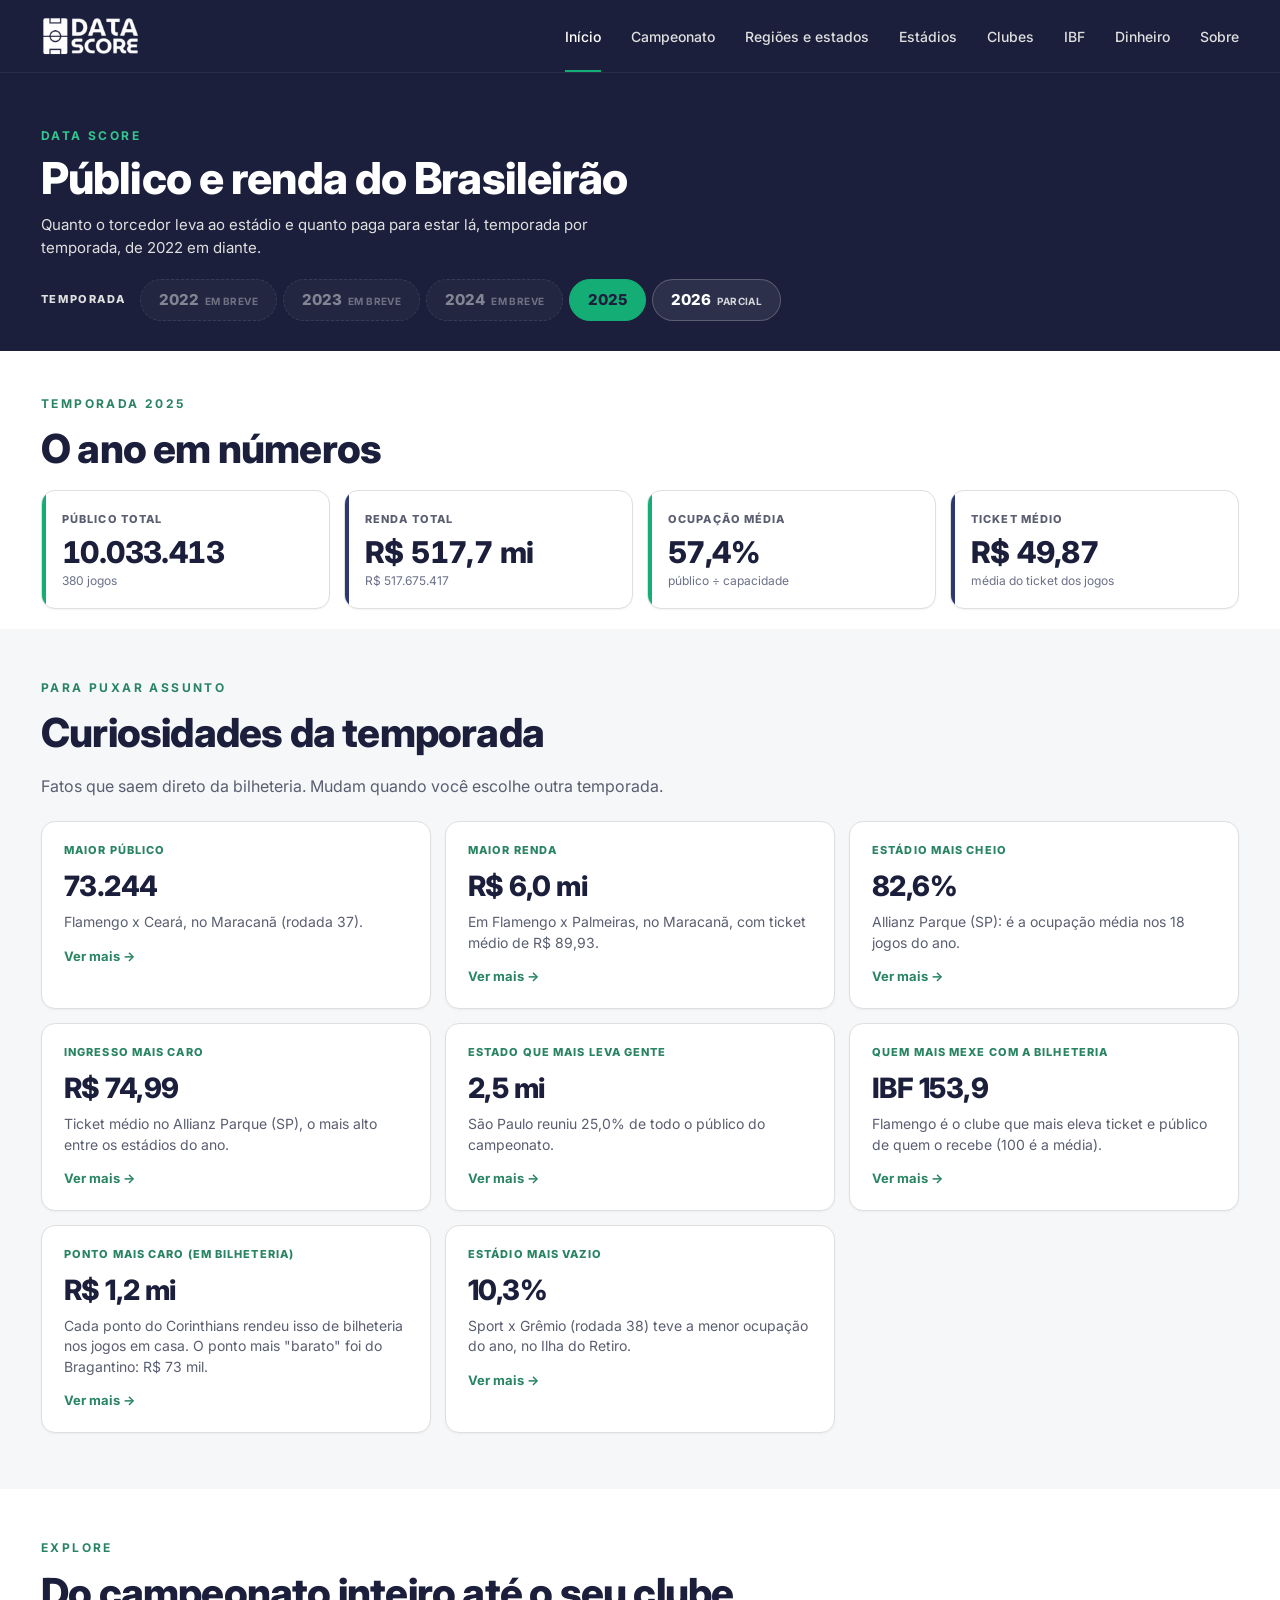
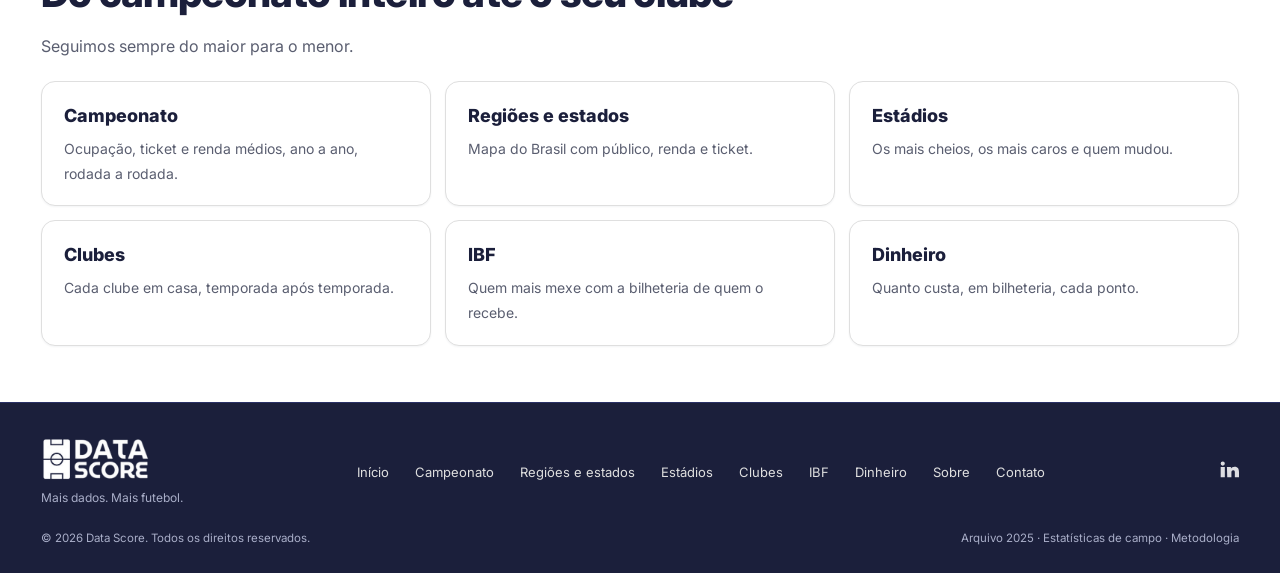
==== commit 88fe4016: "Add files via upload" ====
--- a/index.html
+++ b/index.html
@@ -1 +1 @@
-<!doctype html><html lang="pt-BR"><head><meta charset="utf-8"><meta name="viewport" content="width=device-width,initial-scale=1"><title>Data Score — Público e renda do Brasileirão</title><meta name="description" content="Público, renda, ocupação e ticket médio do Brasileirão Série A, temporada por temporada, por campeonato, região, estado, estádio e clube."><meta name="theme-color" content="#1B1F3B"><meta property="og:title" content="Data Score — Público e renda do Brasileirão"><meta property="og:description" content="Público, renda, ocupação e ticket médio do Brasileirão Série A, temporada por temporada, por campeonato, região, estado, estádio e clube."><meta property="og:type" content="website"><link rel="icon" type="image/png" href="assets/favicon.png"><link rel="apple-touch-icon" href="assets/favicon.png"><link rel="preconnect" href="https://fonts.googleapis.com"><link rel="preconnect" href="https://fonts.gstatic.com" crossorigin><link href="https://fonts.googleapis.com/css2?family=Inter:wght@400;500;600;700;800&display=swap" rel="stylesheet"><link rel="stylesheet" href="assets/style.css?v=202611042100"></head><body data-page="home"><header class="site-header"><div class="wrap"><a class="logo" href="index.html" aria-label="Data Score — início"><img src="assets/logo.png" width="100" height="40" alt="Data Score"></a><nav class="nav" aria-label="Principal"><a href="index.html" class="on" aria-current="page">Início</a><a href="campeonato.html">Campeonato</a><a href="estados.html">Regiões e estados</a><a href="estadios.html">Estádios</a><a href="clubes.html">Clubes</a><a href="ibf.html">IBF</a><a href="financeiro.html">Dinheiro</a><a href="sobre.html">Sobre</a></nav><button class="burger" type="button" aria-label="Abrir menu" aria-expanded="false">☰</button></div></header><main><section class="page-head dark" style="padding-bottom:30px"><div class="wrap"><div class="kicker" style="color:#33C690">Data Score</div><h1>Público e renda do Brasileirão</h1><p>Quanto o torcedor leva ao estádio e quanto paga para estar lá, temporada por temporada, de 2022 em diante.</p><div id="yearbar"></div></div></section><section class="sec" style="padding:44px 0 20px"><div class="wrap"><div class="kicker">Temporada <span id="home-ano"></span></div><h2>O ano em números</h2><div id="home-partial"></div><div class="kpis" id="home-kpis" style="grid-template-columns:repeat(4,minmax(0,1fr))"></div></div></section><section class="sec alt" id="manchetes" style="padding:50px 0 56px"><div class="wrap"><div class="kicker">Para puxar assunto</div><h2>Curiosidades da temporada</h2><p class="sub" style="max-width:760px;margin-bottom:22px">Fatos que saem direto da bilheteria. Mudam quando você escolhe outra temporada.</p><div class="news-grid" id="home-news"></div></div></section><section class="sec" id="caminhos" style="padding:50px 0 56px"><div class="wrap"><div class="kicker">Explore</div><h2>Do campeonato inteiro até o seu clube</h2><p class="sub" style="max-width:760px;margin-bottom:22px">Seguimos sempre do maior para o menor.</p><div class="tiles"><a class="tile" href="campeonato.html"><b>Campeonato</b><span>Ocupação, ticket e renda médios, ano a ano, rodada a rodada.</span></a><a class="tile" href="estados.html"><b>Regiões e estados</b><span>Mapa do Brasil com público, renda e ticket.</span></a><a class="tile" href="estadios.html"><b>Estádios</b><span>Os mais cheios, os mais caros e quem mudou.</span></a><a class="tile" href="clubes.html"><b>Clubes</b><span>Cada clube em casa, temporada após temporada.</span></a><a class="tile" href="ibf.html"><b>IBF</b><span>Quem mais mexe com a bilheteria de quem o recebe.</span></a><a class="tile" href="financeiro.html"><b>Dinheiro</b><span>Quanto custa, em bilheteria, cada ponto.</span></a></div></div></section></main><footer class="site-footer"><div class="wrap"><div class="foot-top"><div><a class="logo" href="index.html" aria-label="Data Score — início"><img src="assets/logo.png" width="100" height="40" alt="Data Score"></a><div class="tag">Mais dados. Mais futebol.</div></div><nav class="foot-nav" aria-label="Rodapé"><a href="index.html">Início</a><a href="campeonato.html">Campeonato</a><a href="estados.html">Regiões e estados</a><a href="estadios.html">Estádios</a><a href="clubes.html">Clubes</a><a href="ibf.html">IBF</a><a href="financeiro.html">Dinheiro</a><a href="sobre.html">Sobre</a><a href="contato.html">Contato</a></nav><div class="foot-soc"><a href="https://www.linkedin.com/in/jvictorarj" target="_blank" rel="noopener" aria-label="LinkedIn"><svg viewBox="0 0 24 24" fill="currentColor" aria-hidden="true"><path d="M4.500 3A2.500 2.500 0 1 0 4.500 8 2.500 2.500 0 0 0 4.500 3zM2 9.500h5V22H2zM9.500 9.500h4.800v1.800h.1c.7-1.200 2.300-2.100 4.200-2.100 4.500 0 5.400 2.900 5.400 6.700V22h-5v-5.500c0-1.400 0-3.100-1.900-3.100s-2.200 1.500-2.200 3V22h-5z"/></svg></a></div></div><div class="foot-bot"><span>© 2026 Data Score. Todos os direitos reservados.</span><span><a href="stats.html">Arquivo 2025 · Estatísticas de campo</a> · <a href="metodologia.html">Metodologia</a></span></div></div></footer><script src="assets/charts.js?v=202611042100"></script><script src="assets/anos.js?v=202611042100"></script><script src="assets/brasil.js?v=202611042100"></script><script src="assets/lib.js?v=202611042100"></script><script src="assets/pg1.js?v=202611042100"></script><script src="assets/pg2.js?v=202611042100"></script><script src="assets/pg.js?v=202611042100"></script></body></html>+<!doctype html><html lang="pt-BR"><head><meta charset="utf-8"><meta name="viewport" content="width=device-width,initial-scale=1"><title>Data Score — Público e renda do Brasileirão</title><meta name="description" content="Público, renda, ocupação e ticket médio do Brasileirão Série A, temporada por temporada, por campeonato, região, estado, estádio e clube."><meta name="theme-color" content="#1B1F3B"><meta property="og:title" content="Data Score — Público e renda do Brasileirão"><meta property="og:description" content="Público, renda, ocupação e ticket médio do Brasileirão Série A, temporada por temporada, por campeonato, região, estado, estádio e clube."><meta property="og:type" content="website"><link rel="icon" type="image/png" href="assets/favicon.png"><link rel="apple-touch-icon" href="assets/favicon.png"><link rel="preconnect" href="https://fonts.googleapis.com"><link rel="preconnect" href="https://fonts.gstatic.com" crossorigin><link href="https://fonts.googleapis.com/css2?family=Inter:wght@400;500;600;700;800&display=swap" rel="stylesheet"><link rel="stylesheet" href="assets/style.css?v=202611062300"></head><body data-page="home"><header class="site-header"><div class="wrap"><a class="logo" href="index.html" aria-label="Data Score — início"><img src="assets/logo.png" width="100" height="40" alt="Data Score"></a><nav class="nav" aria-label="Principal"><a href="index.html" class="on" aria-current="page">Início</a><a href="campeonato.html">Campeonato</a><a href="estados.html">Regiões e estados</a><a href="estadios.html">Estádios</a><a href="clubes.html">Clubes</a><a href="ibf.html">IBF</a><a href="financeiro.html">Dinheiro</a><a href="sobre.html">Sobre</a></nav><button class="burger" type="button" aria-label="Abrir menu" aria-expanded="false">☰</button></div></header><main><section class="page-head dark" style="padding-bottom:30px"><div class="wrap"><div class="kicker" style="color:#33C690">Data Score</div><h1>Público e renda do Brasileirão</h1><p>Quanto o torcedor leva ao estádio e quanto paga para estar lá, temporada por temporada, de 2022 em diante.</p><div id="yearbar"></div></div></section><section class="sec" style="padding:44px 0 20px"><div class="wrap"><div class="kicker">Temporada <span id="home-ano"></span></div><h2>O ano em números</h2><div id="home-partial"></div><div class="kpis" id="home-kpis" style="grid-template-columns:repeat(4,minmax(0,1fr))"></div></div></section><section class="sec alt" id="manchetes" style="padding:50px 0 56px"><div class="wrap"><div class="kicker">Para puxar assunto</div><h2>Curiosidades da temporada</h2><p class="sub" style="max-width:760px;margin-bottom:22px">Fatos que saem direto da bilheteria. Mudam quando você escolhe outra temporada.</p><div class="news-grid" id="home-news"></div></div></section><section class="sec" id="caminhos" style="padding:50px 0 56px"><div class="wrap"><div class="kicker">Explore</div><h2>Do campeonato inteiro até o seu clube</h2><p class="sub" style="max-width:760px;margin-bottom:22px">Seguimos sempre do maior para o menor.</p><div class="tiles"><a class="tile" href="campeonato.html"><b>Campeonato</b><span>Ocupação, ticket e renda médios, ano a ano, rodada a rodada.</span></a><a class="tile" href="estados.html"><b>Regiões e estados</b><span>Mapa do Brasil com público, renda e ticket.</span></a><a class="tile" href="estadios.html"><b>Estádios</b><span>Os mais cheios, os mais caros e quem mudou.</span></a><a class="tile" href="clubes.html"><b>Clubes</b><span>Cada clube em casa, temporada após temporada.</span></a><a class="tile" href="ibf.html"><b>IBF</b><span>Quem mais mexe com a bilheteria de quem o recebe.</span></a><a class="tile" href="financeiro.html"><b>Dinheiro</b><span>Quanto custa, em bilheteria, cada ponto.</span></a></div></div></section></main><footer class="site-footer"><div class="wrap"><div class="foot-top"><div><a class="logo" href="index.html" aria-label="Data Score — início"><img src="assets/logo.png" width="100" height="40" alt="Data Score"></a><div class="tag">Mais dados. Mais futebol.</div></div><nav class="foot-nav" aria-label="Rodapé"><a href="index.html">Início</a><a href="campeonato.html">Campeonato</a><a href="estados.html">Regiões e estados</a><a href="estadios.html">Estádios</a><a href="clubes.html">Clubes</a><a href="ibf.html">IBF</a><a href="financeiro.html">Dinheiro</a><a href="sobre.html">Sobre</a><a href="contato.html">Contato</a></nav><div class="foot-soc"><a href="https://www.linkedin.com/in/jvictorarj" target="_blank" rel="noopener" aria-label="LinkedIn"><svg viewBox="0 0 24 24" fill="currentColor" aria-hidden="true"><path d="M4.500 3A2.500 2.500 0 1 0 4.500 8 2.500 2.500 0 0 0 4.500 3zM2 9.500h5V22H2zM9.500 9.500h4.800v1.800h.1c.7-1.200 2.300-2.100 4.200-2.100 4.500 0 5.400 2.900 5.400 6.700V22h-5v-5.500c0-1.400 0-3.100-1.900-3.100s-2.200 1.500-2.200 3V22h-5z"/></svg></a></div></div><div class="foot-bot"><span>© 2026 Data Score. Todos os direitos reservados.</span><span><a href="stats.html">Arquivo 2025 · Estatísticas de campo</a> · <a href="metodologia.html">Metodologia</a></span></div></div></footer><script src="assets/charts.js?v=202611062300"></script><script src="assets/anos.js?v=202611062300"></script><script src="assets/brasil.js?v=202611062300"></script><script src="assets/lib.js?v=202611062300"></script><script src="assets/pg1.js?v=202611062300"></script><script src="assets/pg2.js?v=202611062300"></script><script src="assets/pg.js?v=202611062300"></script></body></html>
--- a/assets/style.css
+++ b/assets/style.css
@@ -809,3 +809,29 @@
 table.an-dec th:last-child,table.an-dec td:last-child{text-align:center}
 ol.barlist .bn:empty{display:none}
 ol.barlist li:has(.bn:empty){grid-template-columns:minmax(90px,150px) minmax(0,1fr) auto}
+
+/* ===== temporadas (multi-ano) ===== */
+.yearbar{display:flex;align-items:center;gap:14px;flex-wrap:wrap;margin-top:22px}
+.yearbar .yl{font-size:11px;font-weight:800;letter-spacing:.14em;text-transform:uppercase;color:#DFDFDF}
+.yseg{display:inline-flex;flex-wrap:wrap;gap:6px}
+.yseg button{font:inherit;font-weight:800;font-size:15px;color:#fff;background:rgba(255,255,255,.08);border:1px solid rgba(255,255,255,.22);border-radius:999px;padding:8px 18px;cursor:pointer;display:inline-flex;align-items:baseline;gap:6px;transition:background .15s}
+.yseg button:hover:not(.off){background:rgba(255,255,255,.18)}
+.yseg button.on{background:var(--green);border-color:var(--green);color:var(--ink)}
+.yseg button small{font-size:10px;font-weight:700;letter-spacing:.04em;text-transform:uppercase;opacity:.8}
+.yseg button.off{opacity:.45;cursor:not-allowed;border-style:dashed}
+.partial{background:#FFF6DD;border:1px solid #F0DDA0;color:#6B5200;border-radius:10px;padding:10px 14px;font-size:13px;margin:0 0 16px;max-width:760px}
+.kpi .dl{font-size:12px;color:var(--gray-ink)}
+.kpi .dl b.up{color:#15805a}.kpi .dl b.dn{color:#D2484F}
+.news-grid,.tiles{display:grid;grid-template-columns:repeat(3,minmax(0,1fr));gap:14px}
+.news,.tile{display:block;background:#fff;border:1px solid var(--line);border-radius:var(--radius);padding:20px 22px;color:inherit;text-decoration:none;box-shadow:0 1px 2px rgba(27,31,59,.05);transition:transform .15s,box-shadow .15s}
+.news:hover,.tile:hover{transform:translateY(-2px);box-shadow:0 6px 18px rgba(27,31,59,.1)}
+.news .nk{font-size:11px;font-weight:800;letter-spacing:.1em;text-transform:uppercase;color:var(--green-ink)}
+.news .nv{font-size:28px;font-weight:800;color:var(--ink);margin:6px 0 4px;letter-spacing:-.02em}
+.news .nt{font-size:14px;color:var(--text-2);margin:0 0 10px;line-height:1.45}
+.news .nl{font-size:13px;font-weight:700;color:var(--green-ink)}
+.tile b{display:block;font-size:18px;font-weight:800;color:var(--ink);margin-bottom:6px}.tile span{font-size:14px;color:var(--text-2)}
+.mv.three .lcard{margin-top:0}
+.cn{display:inline-flex;align-items:center;gap:8px}.cn em{font-style:normal;font-weight:800;margin:0 2px}
+.page-head.dark #yearbar{margin-top:20px}
+@media(max-width:900px){.news-grid,.tiles{grid-template-columns:1fr 1fr}#home-kpis{grid-template-columns:1fr 1fr!important}}
+@media(max-width:560px){.news-grid,.tiles{grid-template-columns:1fr}.yseg button{padding:7px 13px;font-size:14px}}
